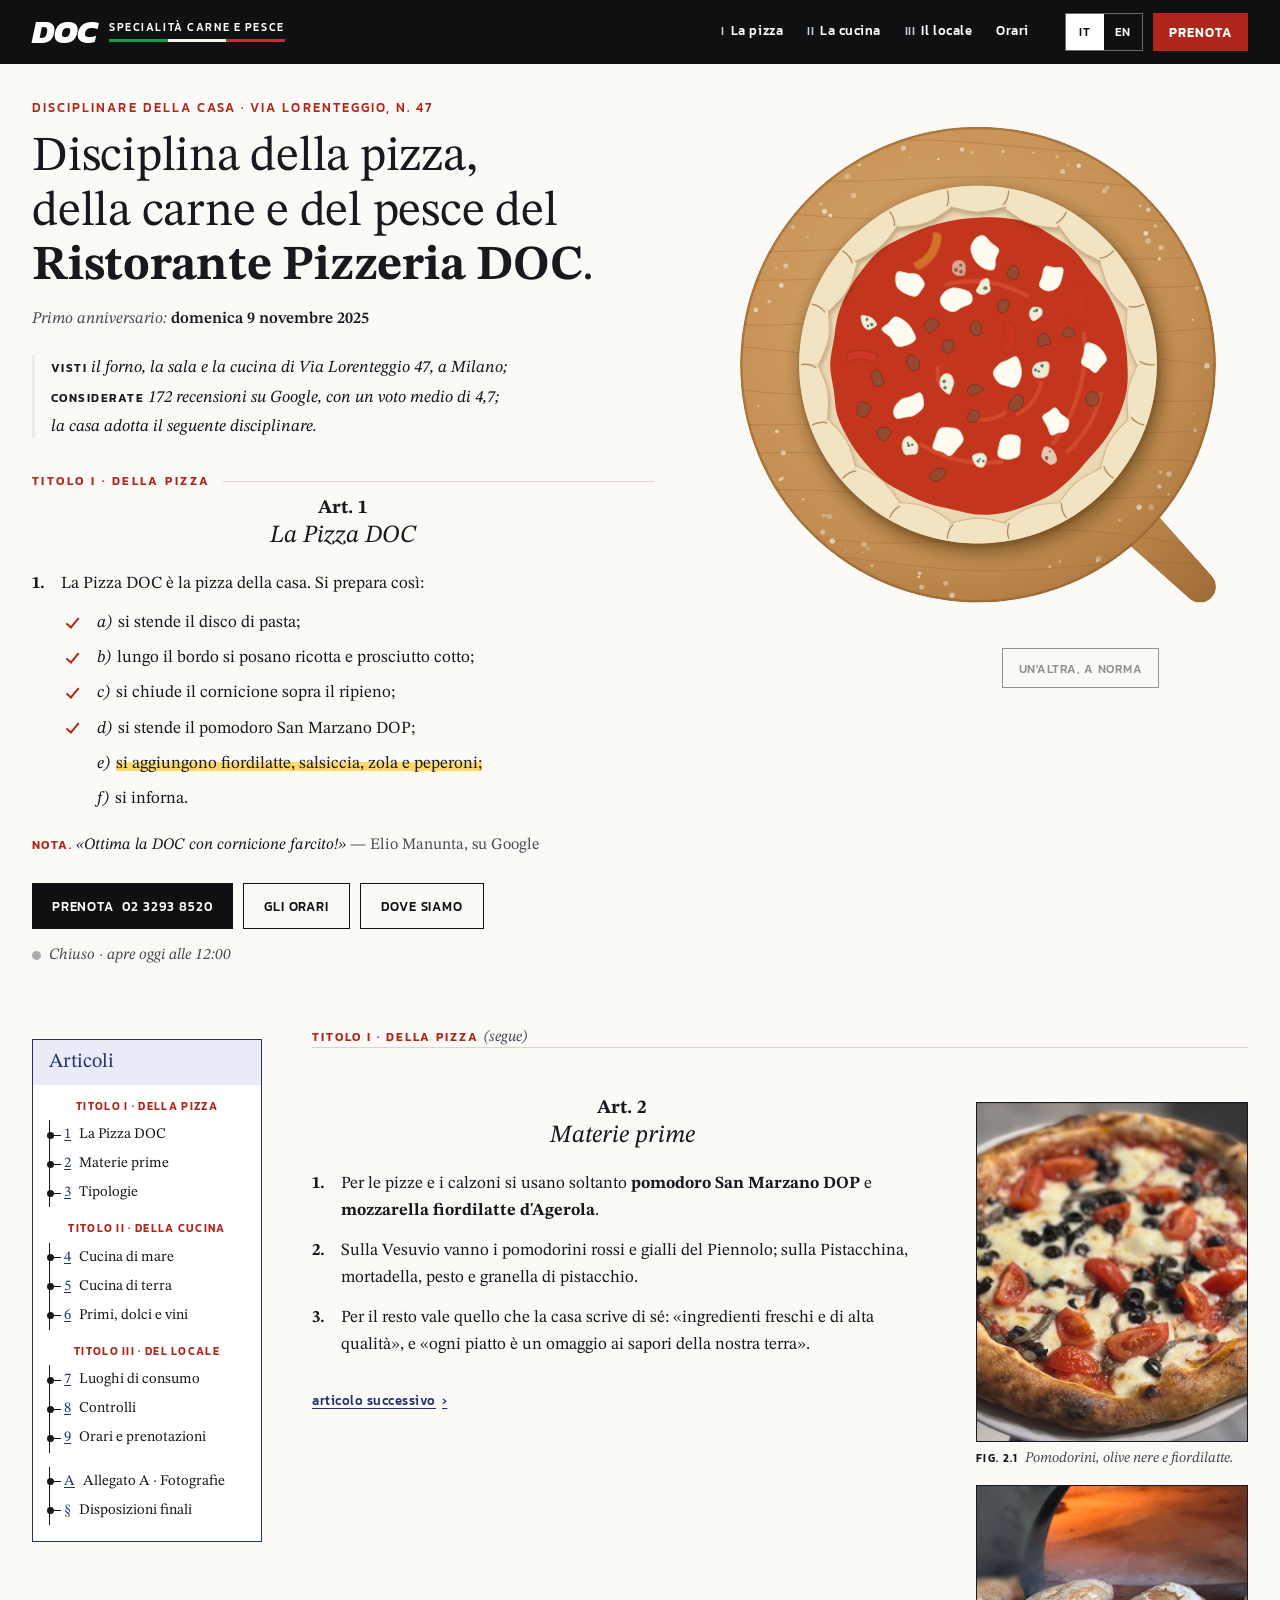
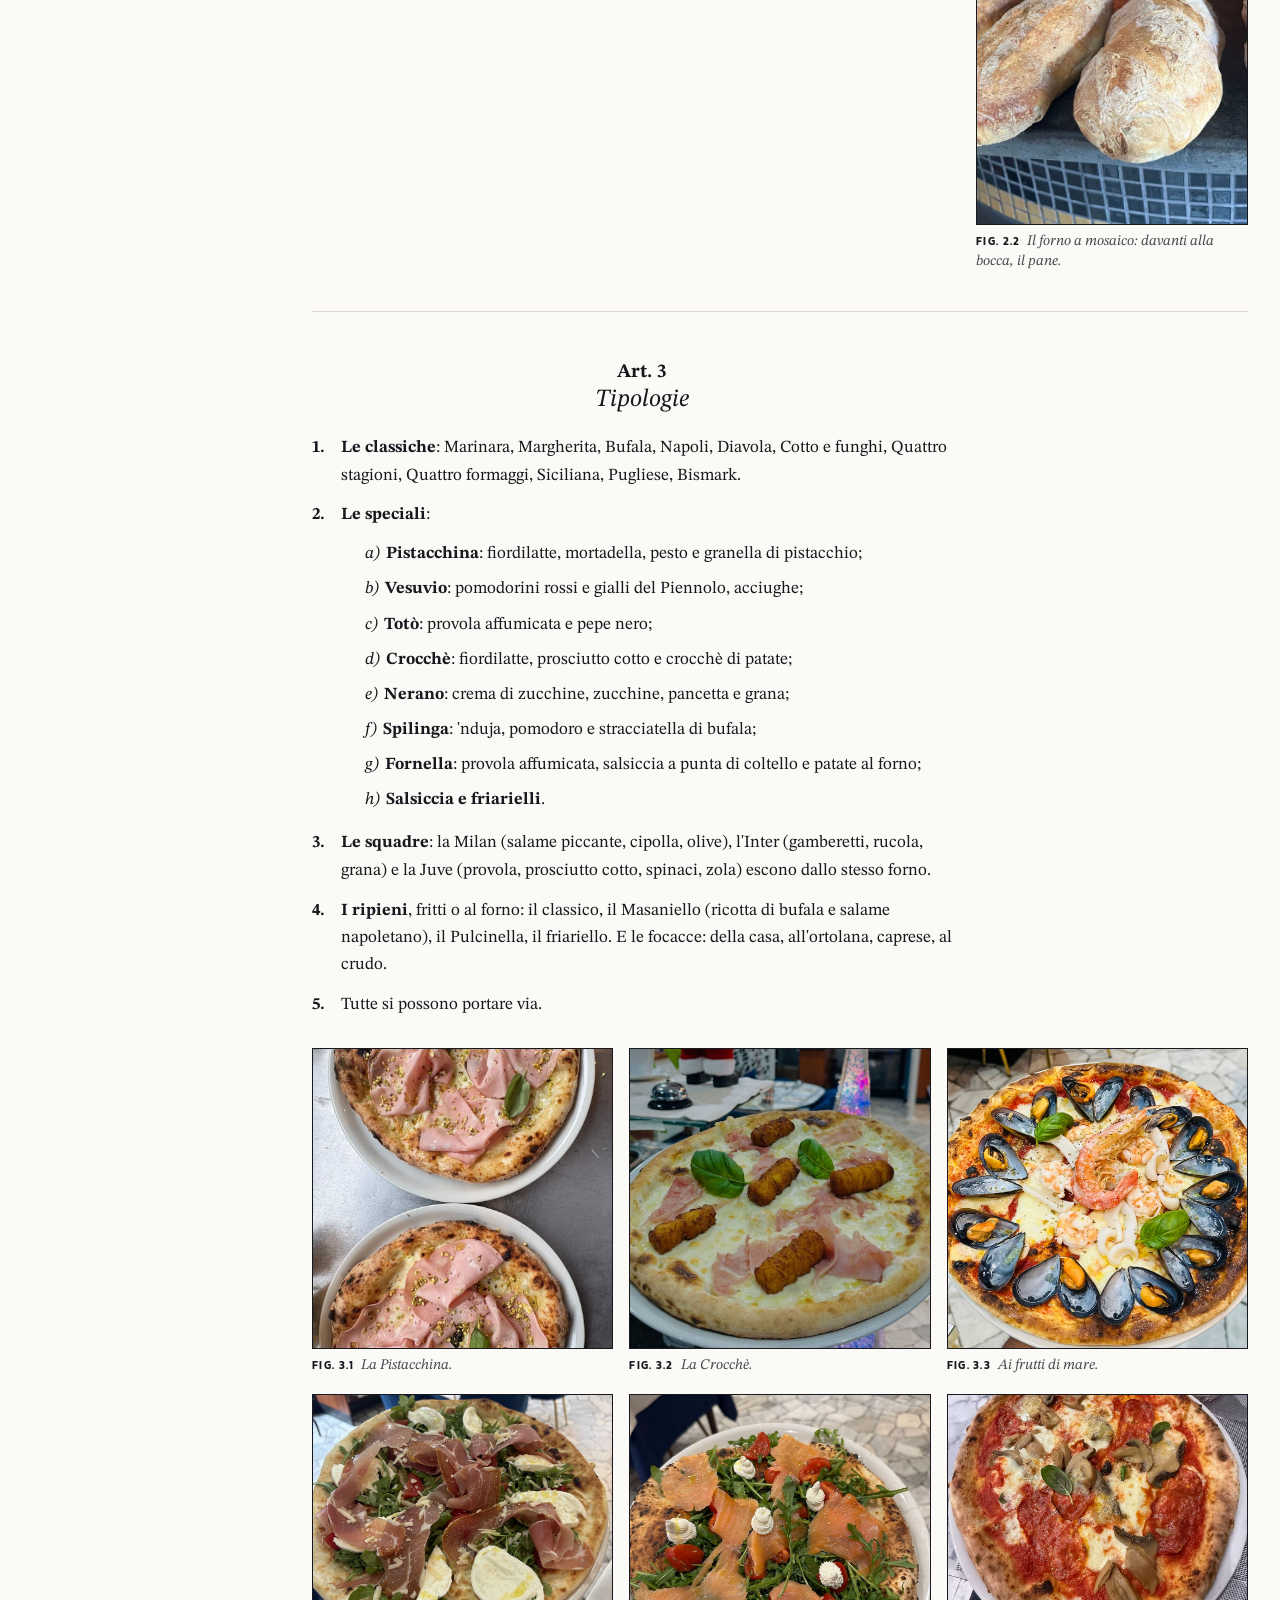
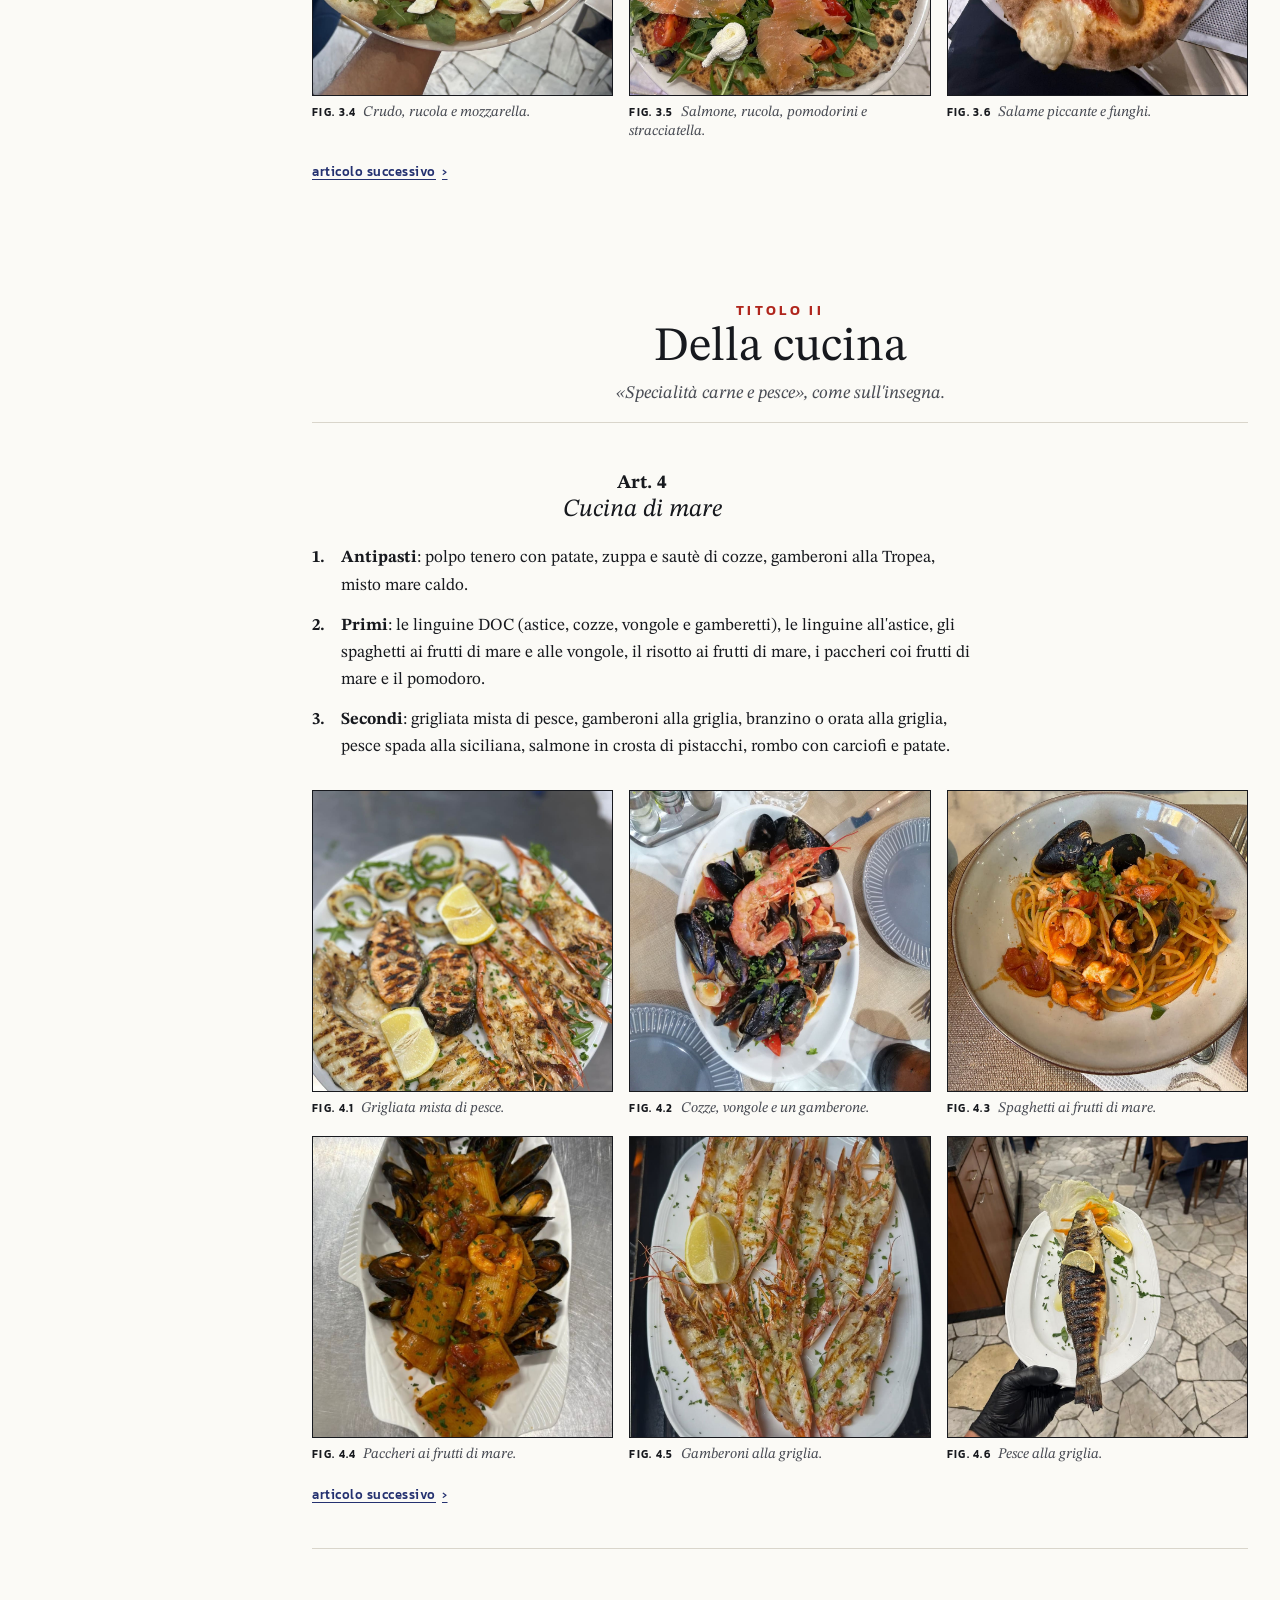
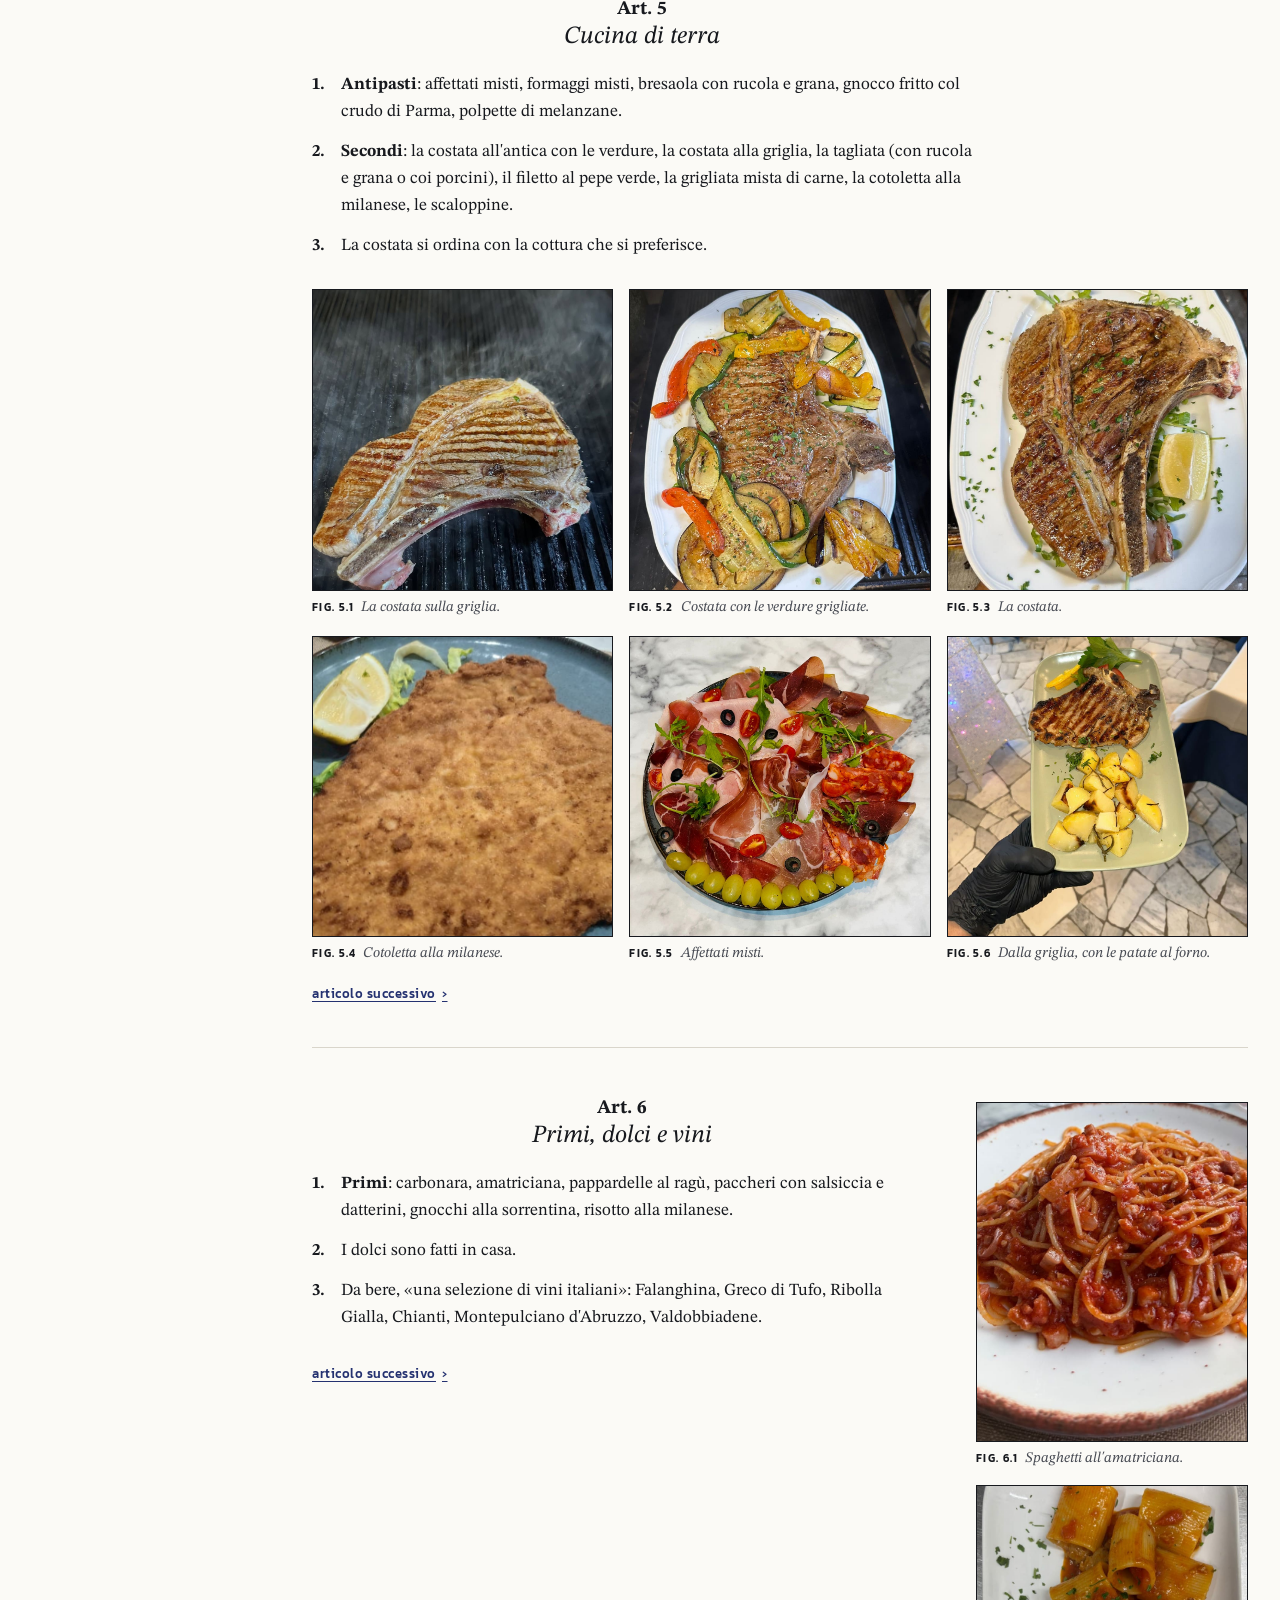
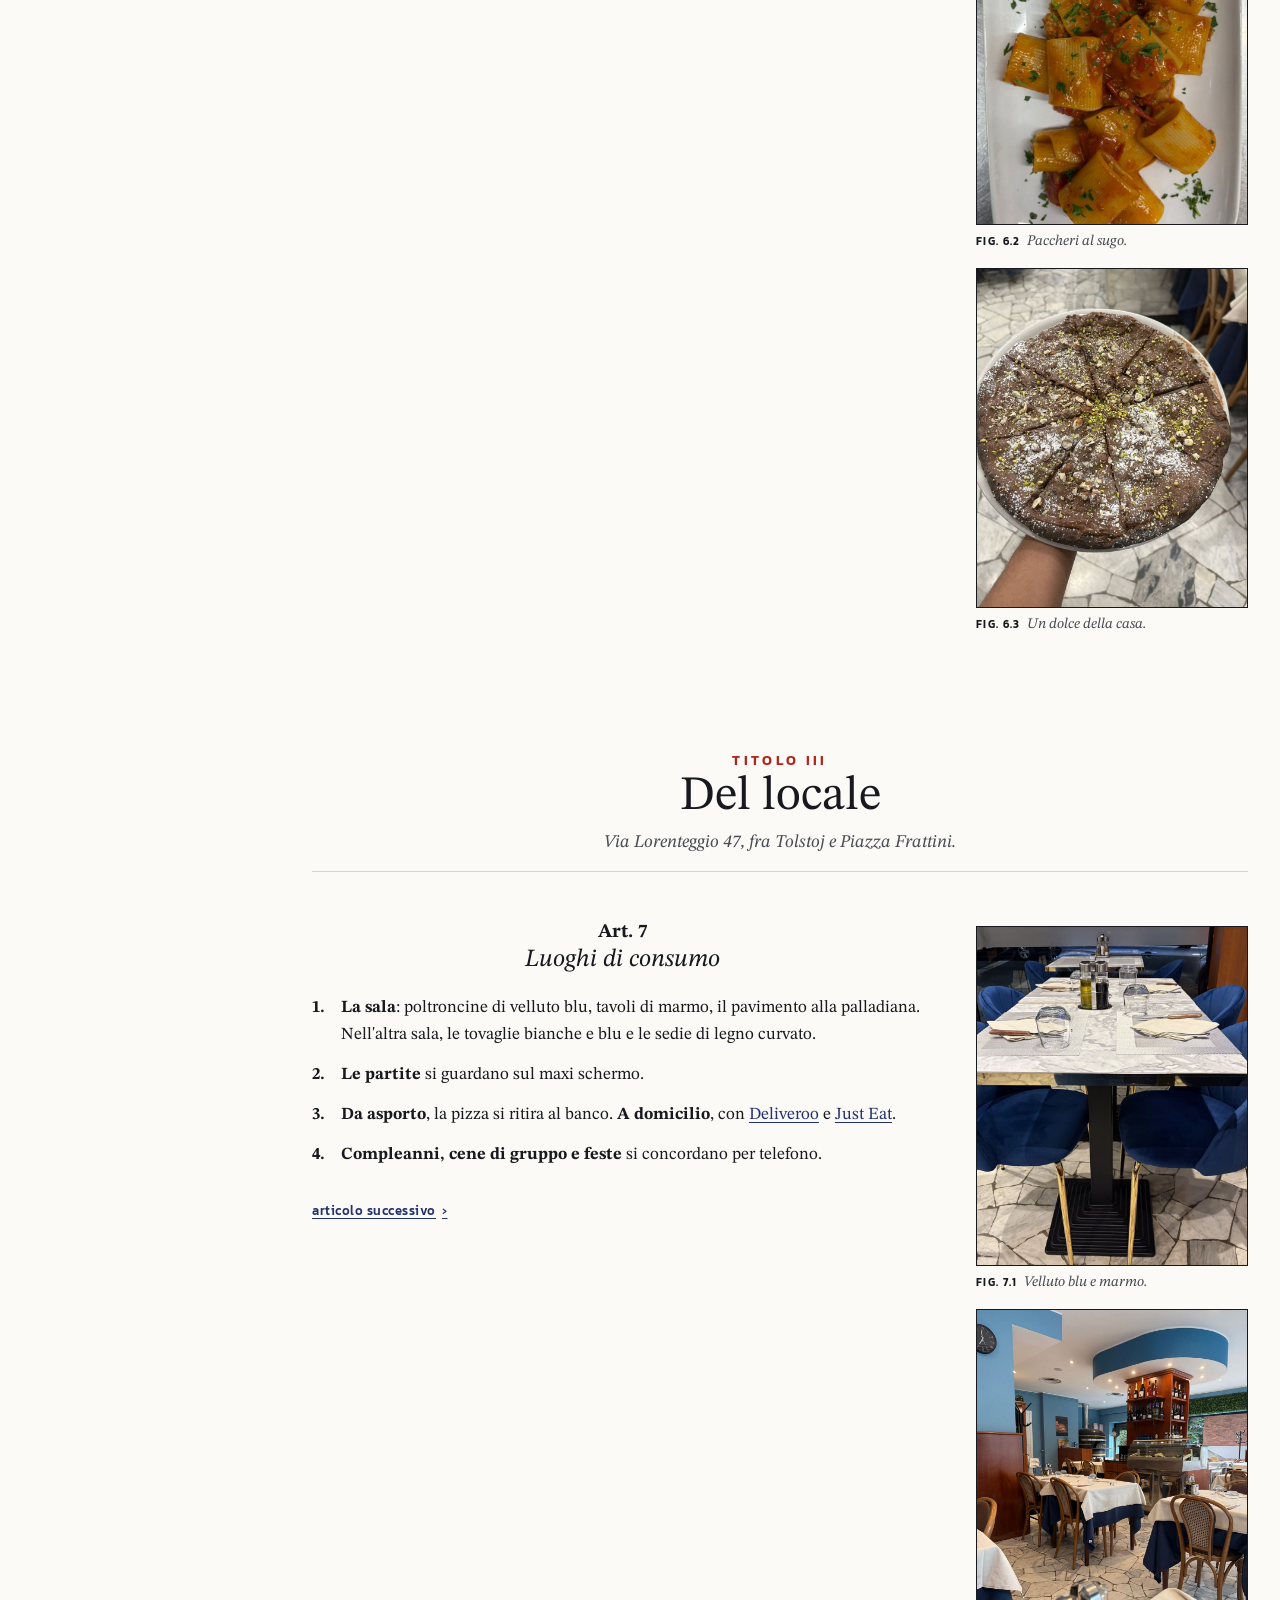
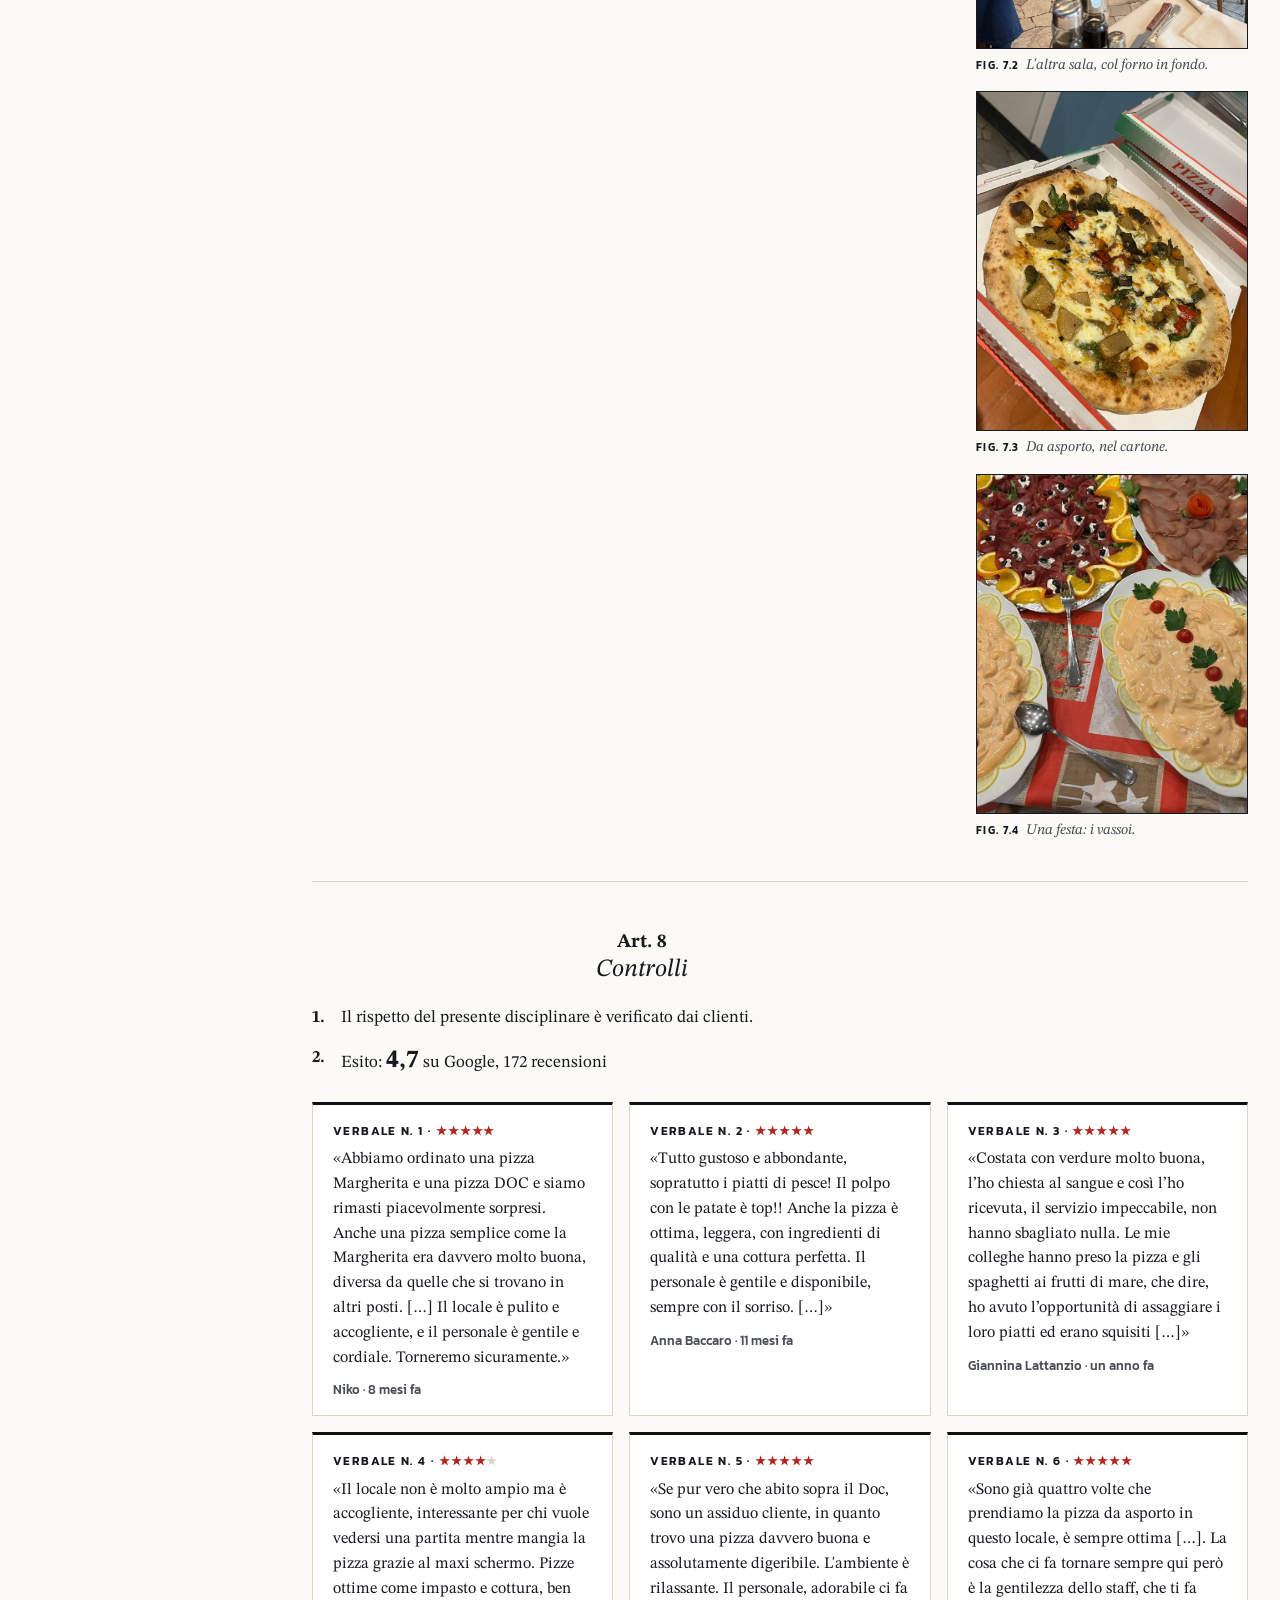
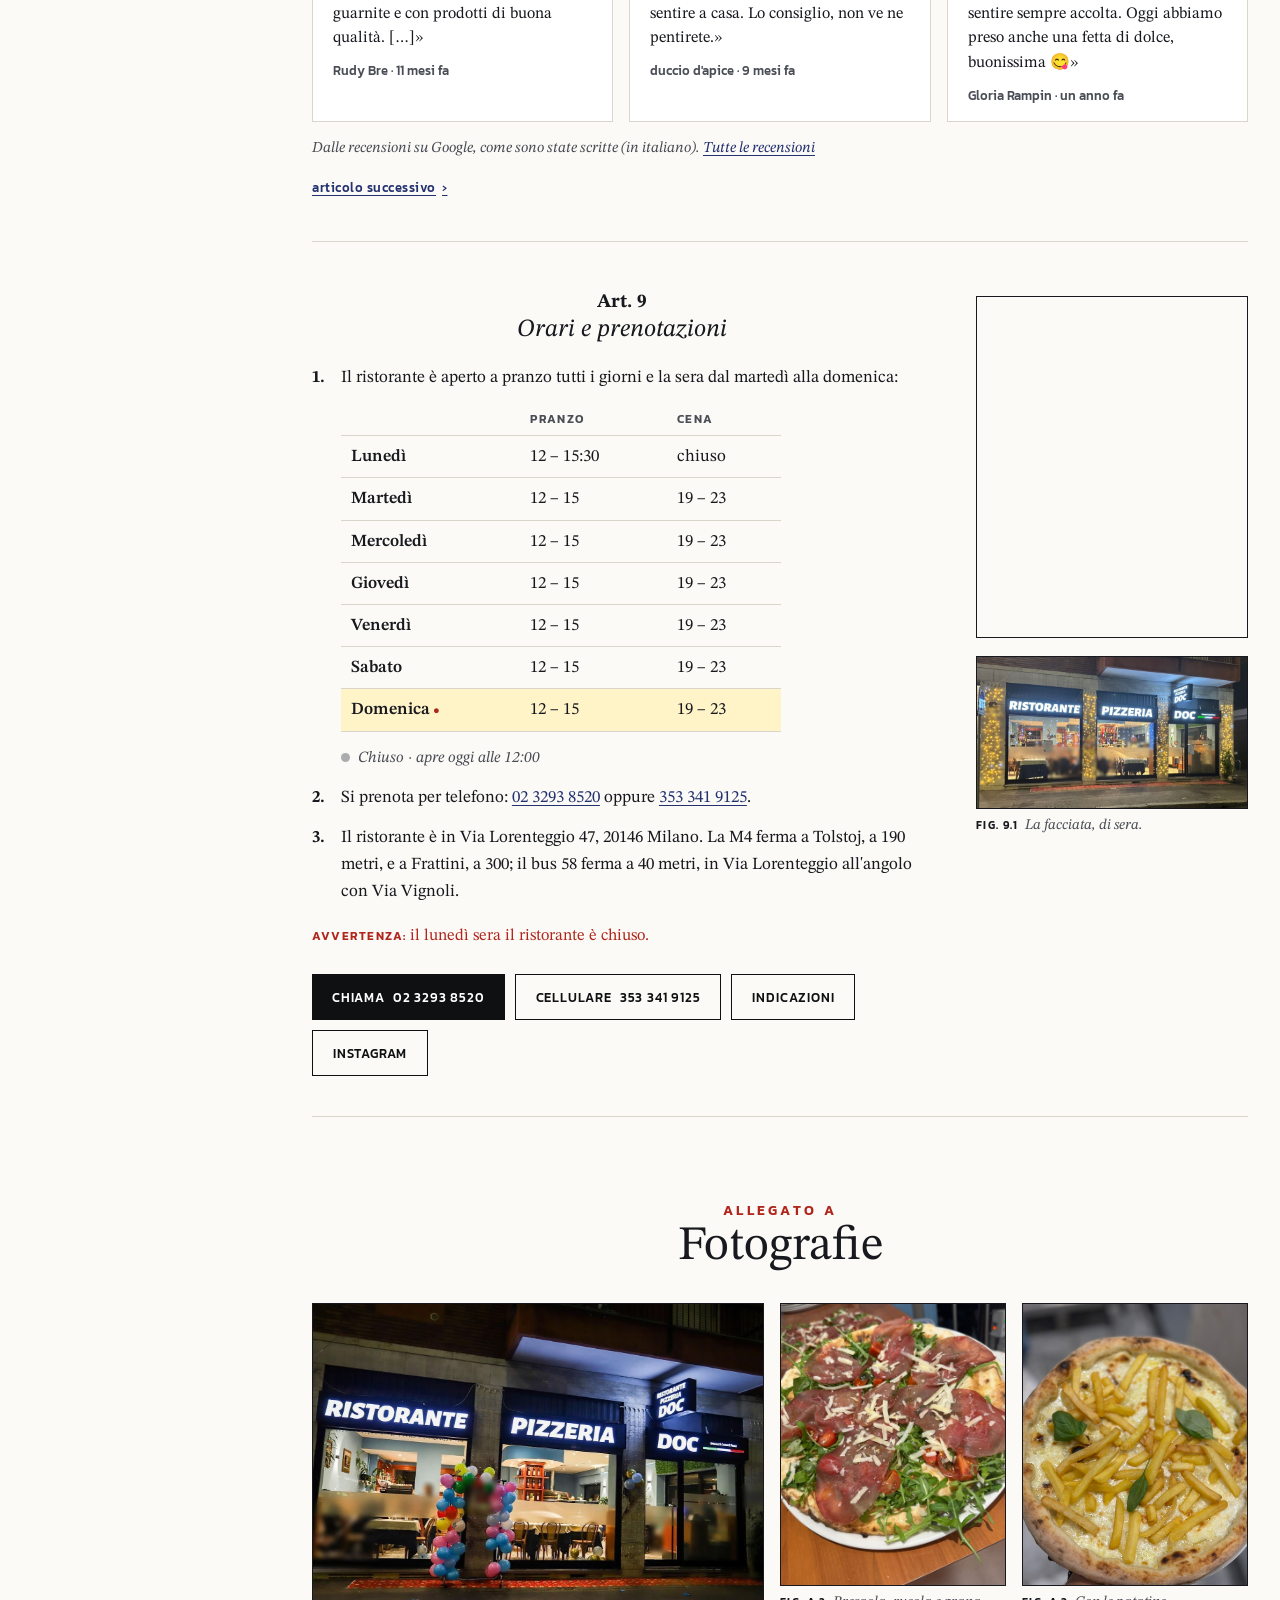
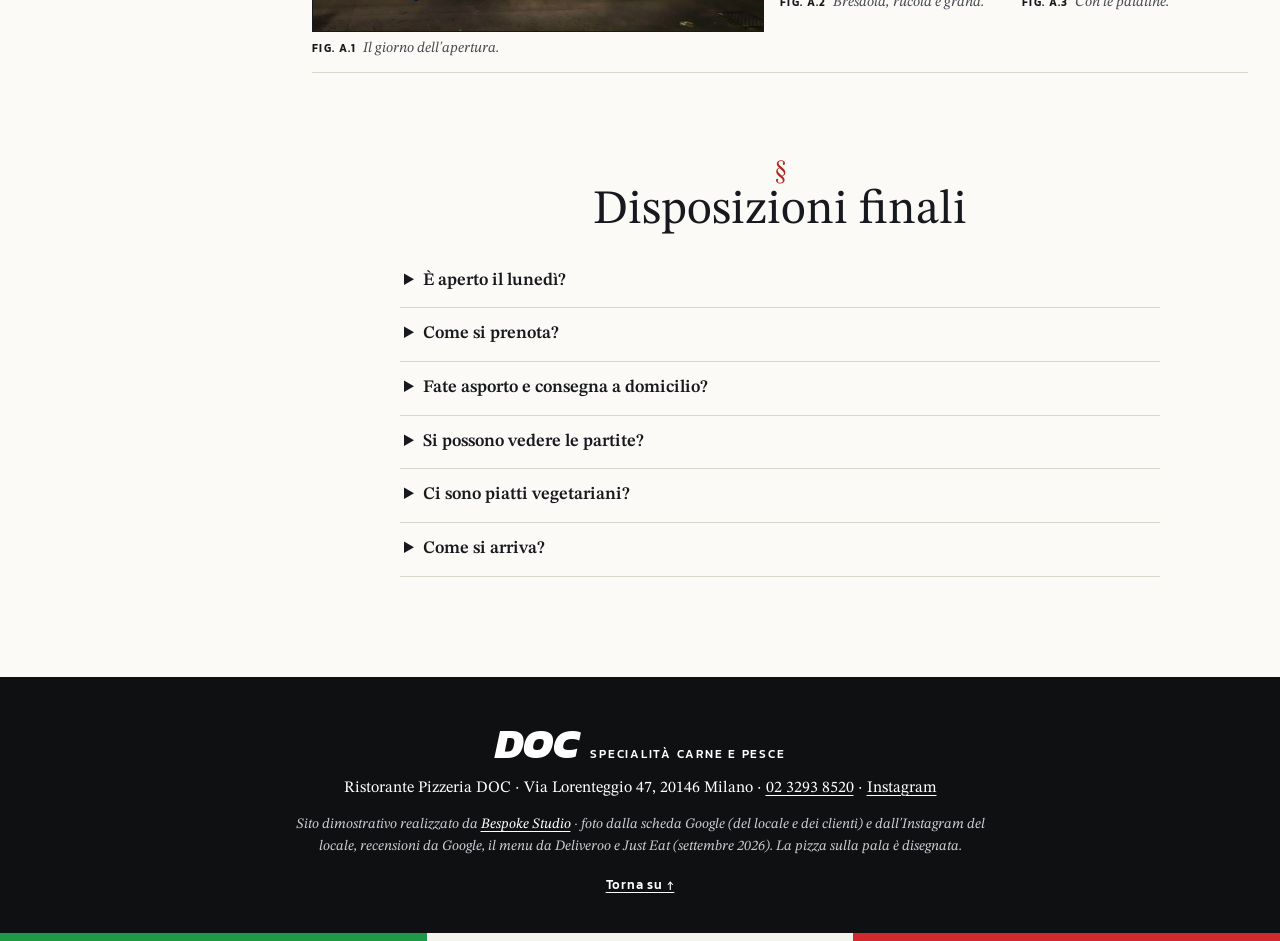
==== index.html @ 4e516a52 "Ristorante Pizzeria DOC — il disciplinare della casa Il loro nome è una denominazione, e dietro ogni" ====
<!DOCTYPE html>
<html lang="it" class="no-js">
<head>
<meta charset="utf-8">
<meta name="viewport" content="width=device-width, initial-scale=1">
<script>(function(){var r=document.documentElement;r.classList.remove('no-js');
/* la firma: finché main.js non parte la pizza è il disco da stendere, coi lembi aperti; se il codice non arriva, dopo 2,5 s la pagina va allo stato finale */
try{if(!matchMedia('(prefers-reduced-motion: reduce)').matches){r.classList.add('firma-attesa');window.__attesaPizza=setTimeout(function(){r.classList.remove('firma-attesa')},2500)}}catch(e){}})()</script>
<title>Ristorante Pizzeria DOC — Pizza, carne e pesce in Via Lorenteggio 47, Milano</title>
<meta name="description" content="Ristorante Pizzeria DOC, Via Lorenteggio 47 a Milano (M4 Tolstoj): pizze con pomodoro San Marzano DOP e fiordilatte d'Agerola, carne e pesce. A pranzo tutti i giorni, la sera dal martedì alla domenica.">
<link rel="canonical" href="https://rotenzark.github.io/pizzeria-doc-lorenteggio/">
<meta property="og:type" content="website">
<meta property="og:title" content="Ristorante Pizzeria DOC — Il disciplinare della casa">
<meta property="og:description" content="Via Lorenteggio 47, Milano: la pizza, la carne e il pesce del DOC, articolo per articolo. Solo pomodoro San Marzano DOP e fiordilatte d'Agerola.">
<meta property="og:image" content="https://rotenzark.github.io/pizzeria-doc-lorenteggio/img/og.jpg">
<meta property="og:url" content="https://rotenzark.github.io/pizzeria-doc-lorenteggio/">
<meta property="og:locale" content="it_IT">
<meta name="twitter:card" content="summary_large_image">
<meta name="theme-color" content="#0F1012">
<link rel="icon" href="img/favicon.svg" type="image/svg+xml">
<link rel="icon" href="img/favicon-32.png" sizes="32x32" type="image/png">
<link rel="apple-touch-icon" href="img/apple-touch-icon.png">
<link rel="preconnect" href="https://fonts.googleapis.com">
<link rel="preconnect" href="https://fonts.gstatic.com" crossorigin>
<link href="https://fonts.googleapis.com/css2?family=Kanit:ital,wght@0,400;0,500;0,600;1,700;1,800&amp;family=STIX+Two+Text:ital,wght@0,400;0,600;0,700;1,400;1,600&amp;display=swap" rel="stylesheet">
<link rel="stylesheet" href="css/styles.css?v=1">
<script src="https://cdn.jsdelivr.net/npm/gsap@3.12.5/dist/gsap.min.js" defer></script>
<script src="https://cdn.jsdelivr.net/npm/gsap@3.12.5/dist/ScrollTrigger.min.js" defer></script>
<script src="js/main.js?v=1" defer></script>
<script type="application/ld+json">
{"@context":"https://schema.org","@type":"Restaurant","name":"Ristorante Pizzeria DOC","description":"Ristorante pizzeria in Via Lorenteggio 47 a Milano: pizze con pomodoro San Marzano DOP e fiordilatte d'Agerola, carne e pesce.","slogan":"Specialità carne e pesce","url":"https://rotenzark.github.io/pizzeria-doc-lorenteggio/","image":"https://rotenzark.github.io/pizzeria-doc-lorenteggio/img/og.jpg","telephone":"+39 02 3293 8520","servesCuisine":["Pizza","Italiana","Pesce","Carne"],"acceptsReservations":"True","priceRange":"€€","address":{"@type":"PostalAddress","streetAddress":"Via Lorenteggio 47","postalCode":"20146","addressLocality":"Milano","addressRegion":"MI","addressCountry":"IT"},"geo":{"@type":"GeoCoordinates","latitude":45.4528,"longitude":9.146},"openingHoursSpecification":[{"@type":"OpeningHoursSpecification","dayOfWeek":"Monday","opens":"12:00","closes":"15:30"},{"@type":"OpeningHoursSpecification","dayOfWeek":["Tuesday","Wednesday","Thursday","Friday","Saturday","Sunday"],"opens":"12:00","closes":"15:00"},{"@type":"OpeningHoursSpecification","dayOfWeek":["Tuesday","Wednesday","Thursday","Friday","Saturday","Sunday"],"opens":"19:00","closes":"23:00"}],"sameAs":["https://www.instagram.com/doc_ristorante_pizzeria/"],"aggregateRating":{"@type":"AggregateRating","ratingValue":"4.7","reviewCount":"172","bestRating":"5"}}
</script>
<script type="application/ld+json">
{"@context":"https://schema.org","@type":"FAQPage","mainEntity":[
{"@type":"Question","name":"Il Ristorante Pizzeria DOC è aperto il lunedì?","acceptedAnswer":{"@type":"Answer","text":"Sì, a pranzo, dalle 12 alle 15:30. Il lunedì sera è chiuso; dal martedì alla domenica è aperto anche la sera, dalle 19 alle 23."}},
{"@type":"Question","name":"Come si prenota?","acceptedAnswer":{"@type":"Answer","text":"Per telefono: 02 3293 8520 oppure 353 341 9125."}},
{"@type":"Question","name":"Fate asporto e consegna a domicilio?","acceptedAnswer":{"@type":"Answer","text":"Sì: la pizza si ritira al banco; a domicilio con Deliveroo e Just Eat."}},
{"@type":"Question","name":"Si possono vedere le partite?","acceptedAnswer":{"@type":"Answer","text":"Sì, sul maxi schermo della sala."}},
{"@type":"Question","name":"Ci sono piatti vegetariani?","acceptedAnswer":{"@type":"Answer","text":"Sì: tra le pizze la Margherita, la Marinara, la Parmigiana, la Vegetariana con le verdure grigliate e la Liguria col pesto; tra i primi le penne al pesto e al pomodoro."}},
{"@type":"Question","name":"Come si arriva?","acceptedAnswer":{"@type":"Answer","text":"Con la M4: la fermata Tolstoj è a 190 metri, Frattini a 300. Il bus 58 ferma a 40 metri, in Via Lorenteggio all'angolo con Via Vignoli."}}
]}
</script>
</head>
<body>

<a class="salta-al-testo" href="#art1" data-i18n="m.salta">Vai al disciplinare</a>

<header class="insegna" id="testata">
  <a class="insegna__marchio" href="#inizio" aria-label="Ristorante Pizzeria DOC, torna all'inizio" data-i18n-aria="m.top">
    <span class="insegna__doc">DOC</span>
    <span class="insegna__lato"><span class="insegna__spec" data-i18n="m.spec">Specialità carne e pesce</span><span class="tricolore" aria-hidden="true"><i></i><i></i><i></i></span></span>
  </a>
  <nav id="mainNav" class="titoli" aria-label="I titoli del disciplinare" data-i18n-aria="m.nav">
    <a href="#art1"><i>I</i> <span data-i18n="n.t1">La pizza</span></a>
    <a href="#titolo2"><i>II</i> <span data-i18n="n.t2">La cucina</span></a>
    <a href="#titolo3"><i>III</i> <span data-i18n="n.t3">Il locale</span></a>
    <a href="#art9"><span data-i18n="n.orari">Orari</span></a>
  </nav>
  <div class="insegna__destra">
    <div class="lingue" role="group" aria-label="Lingua" data-i18n-aria="m.lingua">
      <button type="button" data-lang="it" aria-pressed="true">IT</button>
      <button type="button" data-lang="en" aria-pressed="false">EN</button>
    </div>
    <a class="insegna__prenota" href="tel:+390232938520"><span data-i18n="t.prenota">Prenota</span></a>
    <button id="burger" class="burger" type="button" aria-expanded="false" aria-controls="indiceMobile" aria-label="Apri l'indice" data-i18n-aria="m.menu"><span></span><span></span><span></span></button>
  </div>
</header>

<nav id="indiceMobile" class="indice-mobile" hidden aria-label="Indice degli articoli" data-i18n-aria="m.articoli">
  <a class="indice-mobile__chiama" href="tel:+390232938520"><span data-i18n="t.prenota">Prenota</span> <span class="intero">02 3293 8520</span></a>
  <p class="indice-mobile__titolo" data-i18n="i.t1">Titolo I · Della pizza</p>
  <a href="#art1"><i>Art. 1</i> <b data-i18n="a1.r">La Pizza DOC</b></a>
  <a href="#art2"><i>Art. 2</i> <b data-i18n="a2.r">Materie prime</b></a>
  <a href="#art3"><i>Art. 3</i> <b data-i18n="a3.r">Tipologie</b></a>
  <p class="indice-mobile__titolo" data-i18n="i.t2">Titolo II · Della cucina</p>
  <a href="#art4"><i>Art. 4</i> <b data-i18n="a4.r">Cucina di mare</b></a>
  <a href="#art5"><i>Art. 5</i> <b data-i18n="a5.r">Cucina di terra</b></a>
  <a href="#art6"><i>Art. 6</i> <b data-i18n="a6.r">Primi, dolci e vini</b></a>
  <p class="indice-mobile__titolo" data-i18n="i.t3">Titolo III · Del locale</p>
  <a href="#art7"><i>Art. 7</i> <b data-i18n="a7.r">Luoghi di consumo</b></a>
  <a href="#art8"><i>Art. 8</i> <b data-i18n="a8.r">Controlli</b></a>
  <a href="#art9"><i>Art. 9</i> <b data-i18n="a9.r">Orari e prenotazioni</b></a>
  <a href="#allegato"><i>All. A</i> <b data-i18n="al.r">Fotografie</b></a>
  <a href="#finali"><i class="i-par">§</i> <b data-i18n="fi.r">Disposizioni finali</b></a>
</nav>

<main id="contenuto">

  <!-- ══════ L'ATTO: intestazione, premesse, art. 1 con la firma ══════ -->
  <section id="inizio" class="atto" aria-labelledby="titoloAtto">
    <div class="atto__intestazione">
      <p class="atto__estremi" data-i18n="h.estremi">Disciplinare della casa · Via Lorenteggio, n. 47</p>
      <h1 id="titoloAtto" class="atto__titolo" data-i18n="h.titolo">Disciplina della pizza, della carne e del pesce del <b>Ristorante Pizzeria DOC</b>.</h1>
      <p class="atto__vigore"><span data-i18n="h.vigore">Primo anniversario:</span> <b data-i18n="h.data">domenica 9 novembre 2025</b></p>
    </div>

    <figure class="pala" id="pala" data-firma="fatta">
      <!--PIZZA--><svg class="pala__svg" viewBox="0 0 640 640" role="img" aria-labelledby="palaTitolo palaDesc" focusable="false">
  <title id="palaTitolo" data-i18n="f.titolo">La Pizza DOC sulla pala, vista dall'alto</title>
  <desc id="palaDesc" data-i18n="f.desc">Una pizza sulla pala di legno infarinata, fatta come dice l'articolo 1: si stende il disco, lungo il bordo si posano ricotta e prosciutto cotto, il cornicione si chiude sopra il ripieno, poi il pomodoro, il fiordilatte, la salsiccia, lo zola e i peperoni; in forno il cornicione si gonfia e si colora.</desc>
  <defs>
    <radialGradient id="g-legno" cx=".42" cy=".38" r=".7"><stop offset="0" stop-color="#D9A86C"/><stop offset=".75" stop-color="#C38E52"/><stop offset="1" stop-color="#A9743D"/></radialGradient>
    <linearGradient id="g-manico" x1="0" y1="0" x2="1" y2="1"><stop offset="0" stop-color="#C08A4E"/><stop offset="1" stop-color="#9E6A36"/></linearGradient>
    <radialGradient id="g-pasta" cx="320" cy="316" r="244" gradientUnits="userSpaceOnUse"><stop offset="0" stop-color="#F1E2C2"/><stop offset=".8" stop-color="#EBD8B2"/><stop offset="1" stop-color="#E2CA9C"/></radialGradient>
    <radialGradient id="g-cotto" cx="320" cy="316" r="216" gradientUnits="userSpaceOnUse"><stop offset=".8" stop-color="#F4D28E"/><stop offset=".9" stop-color="#E1A558"/><stop offset="1" stop-color="#B8742F"/></radialGradient>
    <radialGradient id="g-bagliore" cx="320" cy="316" r="282" gradientUnits="userSpaceOnUse"><stop offset="0" stop-color="#FFB45A" stop-opacity=".08"/><stop offset=".62" stop-color="#FF962F" stop-opacity=".42"/><stop offset=".82" stop-color="#F0741F" stop-opacity=".3"/><stop offset="1" stop-color="#E4611E" stop-opacity="0"/></radialGradient>
    <clipPath id="clip-pala"><circle cx="320" cy="316" r="282"/><path d="M491.8 523.2L569.6 592.5A19 19 0 0 0 596.5 565.6L527.2 487.8Z"/></clipPath>
    <mask id="m-sugo" maskUnits="userSpaceOnUse" x="0" y="0" width="640" height="640"><path class="spirale tratto" pathLength="100" d="M320 310L320.7 309.3L321.6 308.7L322.7 308.3L323.8 307.9L325.1 307.8L326.4 307.8L327.8 308.1L329.2 308.5L330.6 309.2L331.9 310.1L333.2 311.2L334.4 312.5L335.4 314.1L336.2 315.8L336.9 317.6L337.3 319.7L337.5 321.8L337.4 324L337 326.2L336.4 328.5L335.4 330.8L334.2 332.9L332.6 335L330.7 336.9L328.6 338.7L326.2 340.2L323.6 341.5L320.8 342.5L317.8 343.1L314.6 343.4L311.4 343.3L308.1 342.9L304.9 342L301.6 340.8L298.5 339.1L295.5 337.1L292.7 334.6L290.2 331.8L287.9 328.7L286 325.3L284.5 321.5L283.3 317.6L282.7 313.5L282.5 309.2L282.7 304.9L283.5 300.5L284.8 296.2L286.7 292L289 288L291.8 284.2L295.1 280.6L298.8 277.4L302.9 274.7L307.4 272.3L312.2 270.5L317.3 269.2L322.5 268.4L327.9 268.3L333.4 268.7L338.8 269.8L344.2 271.6L349.3 273.9L354.3 276.9L359 280.4L363.3 284.6L367.1 289.2L370.5 294.3L373.3 299.8L375.5 305.7L377 311.9L377.8 318.2L378 324.7L377.3 331.3L376 337.8L373.8 344.3L371 350.5L367.4 356.4L363.1 361.9L358.2 367L352.7 371.6L346.6 375.5L340.1 378.8L333.1 381.3L325.9 383.1L318.4 384.1L310.7 384.2L303 383.5L295.4 381.9L287.9 379.4L280.7 376L273.8 371.9L267.3 366.9L261.4 361.2L256.2 354.8L251.6 347.8L247.8 340.2L244.8 332.2L242.8 323.9L241.7 315.2L241.5 306.5L242.3 297.7L244.2 288.9L247 280.3L250.8 272.1L255.5 264.2L261.1 256.8L267.6 250.1L274.8 244.1L282.8 238.9L291.3 234.5L300.4 231.1L309.8 228.7L319.6 227.4L329.5 227.2L339.4 228.1L349.3 230.1L359 233.2L368.3 237.4L377.2 242.7L385.4 249L393 256.2L399.8 264.2L405.7 273.1L410.7 282.6L414.5 292.7L417.2 303.2L418.8 314.1L419.1 325.1L418.2 336.2L416.1 347.2L412.7 358L408.1 368.4L402.3 378.3L395.4 387.5L387.5 396L378.6 403.6L368.9 410.2L358.4 415.7L347.3 420.1L335.6 423.2L323.7 425L311.5 425.4L299.3 424.5L287.2 422.3L275.3 418.6L263.8 413.7L252.9 407.4L242.7 400L233.3 391.3L224.9 381.7L217.5 371.1L211.4 359.6L206.5 347.5L203 334.8L200.9 321.8L200.2 308.5L201.1 295.1L203.4 281.8L207.3 268.8L212.6 256.3L219.3 244.3L227.3 233.1L236.6 222.8L247 213.5L258.5 205.4L270.9 198.6L284 193.1L297.7 189.2L311.9 186.8L326.3 185.9L340.8 186.7L355.2 189.1L369.3 193.1L383 198.7L396.1 205.8L408.3 214.4L419.6 224.3L429.7 235.5L438.6 247.8L446.1 261.1L452.1 275.2L456.5 290L459.3 305.2L460.4 320.8L459.7 336.4L457.3 352L453.1 367.2L447.3 382L439.8 396.1L430.7 409.4L420.2 421.6L408.3 432.7L395.2 442.4L381 450.6L365.9 457.2L350.1 462.2L333.8 465.3L317.1 466.7L300.3 466.1L283.6 463.7L267.2 459.5L251.3 453.4L236 445.5L221.7 436L208.5 424.8L196.5 412.2L186 398.3L177 383.3L169.8 367.2L164.3 350.4L160.7 333L159.1 315.2L159.4 297.3L161.8 279.4L166.1 261.9L172.4 244.8L180.6 228.5L190.6 213.1L202.3 198.9L215.6 186L230.2 174.6L246.2 164.8L263.2 156.9L281 150.9L299.5 146.8L318.3 144.9L337.4 145L356.4 147.3L375.2 151.7L393.4 158.1L410.8 166.6L427.3 177L442.5 189.3L456.4 203.2L468.7 218.6L479.2 235.4L487.9 253.3L494.5 272.1L499 291.6L501.3 311.6L501.4 331.8L499.3 352L494.9 371.9L488.3 391.2L479.5 409.8L468.7 427.4L456 443.7L441.4 458.5L425.3 471.7L407.7 483.1L388.9 492.5L369.1 499.7L348.5 504.7L327.4 507.5L306.1 507.8L284.7 505.8L263.7 501.4L243.2 494.7L223.5 485.7L204.8 474.6" fill="none" stroke="#fff" stroke-width="46" stroke-linecap="round"/></mask>
    <filter id="f-ombra" x="-20%" y="-20%" width="140%" height="140%"><feGaussianBlur stdDeviation="9"/></filter>
    <filter id="f-cuscino" x="-10%" y="-10%" width="120%" height="120%"><feOffset dx="1.5" dy="3"/><feGaussianBlur stdDeviation="3.2"/></filter>
  </defs>
  <g class="pala" clip-path="url(#clip-pala)">
    <path class="pala__manico" d="M491.8 523.2L569.6 592.5A19 19 0 0 0 596.5 565.6L527.2 487.8Z"/>
    <circle class="pala__testa" cx="320" cy="316" r="282"/>
    <path class="pala__vene" d="M18 55.8L34 56.3L50 56.4L66 56.3L82 56L98 55.4L114 54.7L130 53.8L146 52.9L162 52L178 51.1L194 50.4L210 49.9L226 49.6L242 49.6L258 49.8L274 50.3L290 51.1L306 52.2L322 53.4L338 54.9L354 56.4L370 57.9L386 59.5L402 60.9L418 62.3L434 63.4L450 64.2L466 64.9L482 65.2L498 65.2L514 65L530 64.5L546 63.9L562 63.1L578 62.2L594 61.2L610 60.3L626 59.6L642 58.9L658 58.5L674 58.3L690 58.4L706 58.8L722 59.5L738 60.4L754 61.6L770 62.9M18 91.6L34 93L50 94.3L66 95.6L82 96.7L98 97.6L114 98.3L130 98.7L146 98.9L162 98.8L178 98.6L194 98.1L210 97.5L226 96.8L242 96L258 95.3L274 94.6L290 94L306 93.6L322 93.4L338 93.4L354 93.6L370 94.2L386 94.9L402 95.9L418 97L434 98.3L450 99.7L466 101.1L482 102.5L498 103.8L514 104.9L530 106L546 106.7L562 107.3L578 107.6L594 107.7L610 107.5L626 107.1L642 106.6L658 105.9L674 105.2L690 104.4L706 103.7L722 103L738 102.5L754 102.2L770 102.1M18 131.2L34 132.2L50 133.3L66 134.6L82 135.9L98 137.3L114 138.6L130 139.9L146 141L162 141.9L178 142.6L194 143.1L210 143.4L226 143.4L242 143.2L258 142.8L274 142.3L290 141.6L306 140.9L322 140.2L338 139.5L354 139L370 138.5L386 138.3L402 138.3L418 138.5L434 138.9L450 139.6L466 140.5L482 141.6L498 142.8L514 144.1L530 145.4L546 146.8L562 148.1L578 149.2L594 150.3L610 151.1L626 151.7L642 152.1L658 152.2L674 152.1L690 151.8L706 151.3L722 150.7L738 150.1L754 149.3L770 148.6M18 181.3L34 181.8L50 182.1L66 182.1L82 182L98 181.6L114 181.1L130 180.5L146 179.8L162 179.1L178 178.5L194 177.9L210 177.5L226 177.2L242 177.2L258 177.4L274 177.8L290 178.4L306 179.3L322 180.3L338 181.5L354 182.8L370 184.1L386 185.4L402 186.7L418 187.9L434 188.9L450 189.7L466 190.4L482 190.8L498 190.9L514 190.9L530 190.6L546 190.2L562 189.6L578 188.9L594 188.2L610 187.6L626 186.9L642 186.4L658 186.1L674 186L690 186L706 186.3L722 186.9L738 187.6L754 188.6L770 189.7M18 215.3L34 215.8L50 216L66 216L82 215.8L98 215.5L114 215L130 214.5L146 213.9L162 213.3L178 212.7L194 212.3L210 212L226 211.9L242 211.9L258 212.2L274 212.6L290 213.3L306 214.2L322 215.2L338 216.3L354 217.5L370 218.8L386 220L402 221.1L418 222.2L434 223.1L450 223.8L466 224.4L482 224.7L498 224.8L514 224.7L530 224.5L546 224.1L562 223.5L578 223L594 222.4L610 221.8L626 221.3L642 220.9L658 220.7L674 220.6L690 220.8L706 221.2L722 221.8L738 222.5L754 223.5L770 224.5M18 267.1L34 268.2L50 268.9L66 269.2L82 269L98 268.3L114 267.3L130 266L146 264.5L162 262.9L178 261.2L194 259.6L210 258.2L226 257.1L242 256.3L258 255.9L274 255.9L290 256.5L306 257.4L322 258.8L338 260.5L354 262.5L370 264.7L386 267L402 269.3L418 271.5L434 273.5L450 275.2L466 276.5L482 277.4L498 277.9L514 277.9L530 277.5L546 276.7L562 275.5L578 274.1L594 272.5L610 270.8L626 269.2L642 267.7L658 266.4L674 265.4L690 264.8L706 264.7L722 264.9L738 265.7L754 266.9L770 268.4M18 294.1L34 294.9L50 295.9L66 297.3L82 298.9L98 300.8L114 302.7L130 304.6L146 306.5L162 308.2L178 309.7L194 311L210 311.9L226 312.4L242 312.6L258 312.4L274 311.9L290 311.1L306 310.1L322 308.8L338 307.5L354 306.3L370 305L386 304L402 303.2L418 302.7L434 302.5L450 302.7L466 303.2L482 304.2L498 305.4L514 306.9L530 308.7L546 310.5L562 312.5L578 314.4L594 316.2L610 317.8L626 319.2L642 320.3L658 321L674 321.4L690 321.4L706 321L722 320.3L738 319.4L754 318.2L770 317M18 342.9L34 345.2L50 347.2L66 348.8L82 349.9L98 350.6L114 350.8L130 350.6L146 349.8L162 348.6L178 347.2L194 345.4L210 343.6L226 341.7L242 340L258 338.4L274 337.2L290 336.3L306 335.9L322 335.9L338 336.5L354 337.6L370 339.1L386 341L402 343.1L418 345.5L434 348L450 350.5L466 352.9L482 355L498 356.8L514 358.2L530 359.2L546 359.6L562 359.6L578 359L594 358.1L610 356.7L626 355.1L642 353.3L658 351.4L674 349.6L690 347.9L706 346.5L722 345.5L738 344.8L754 344.6L770 345M18 386.1L34 386.7L50 387.2L66 387.5L82 387.5L98 387.3L114 387L130 386.5L146 385.9L162 385.2L178 384.6L194 384L210 383.5L226 383.1L242 382.9L258 382.9L274 383.2L290 383.6L306 384.3L322 385.1L338 386.2L354 387.3L370 388.6L386 389.9L402 391.1L418 392.4L434 393.5L450 394.4L466 395.2L482 395.8L498 396.2L514 396.3L530 396.2L546 395.9L562 395.5L578 395L594 394.3L610 393.7L626 393.1L642 392.5L658 392.1L674 391.8L690 391.7L706 391.8L722 392.2L738 392.7L754 393.5L770 394.4M18 423.7L34 422.4L50 421.4L66 420.6L82 420.2L98 420.1L114 420.4L130 421.1L146 422.2L162 423.5L178 425.2L194 427.1L210 429L226 431.1L242 433L258 434.9L274 436.5L290 437.8L306 438.8L322 439.4L338 439.6L354 439.5L370 439L386 438.2L402 437.1L418 435.8L434 434.5L450 433.1L466 431.8L482 430.7L498 429.8L514 429.2L530 428.9L546 429L562 429.5L578 430.4L594 431.6L610 433.2L626 434.9L642 436.9L658 438.9L674 440.9L690 442.8L706 444.5L722 446L738 447.1L754 448L770 448.4M18 467.3L34 466.2L50 465.4L66 464.7L82 464.3L98 464.2L114 464.4L130 465L146 465.9L162 467.1L178 468.5L194 470.1L210 471.8L226 473.5L242 475.3L258 476.9L274 478.4L290 479.6L306 480.6L322 481.2L338 481.5L354 481.5L370 481.2L386 480.6L402 479.8L418 478.8L434 477.7L450 476.6L466 475.5L482 474.6L498 473.8L514 473.3L530 473L546 473.1L562 473.5L578 474.2L594 475.2L610 476.5L626 478.1L642 479.7L658 481.5L674 483.2L690 484.9L706 486.5L722 487.8L738 488.9L754 489.7L770 490.2M18 504.9L34 506.4L50 508.3L66 510.5L82 513L98 515.5L114 518.1L130 520.5L146 522.7L162 524.6L178 526.1L194 527L210 527.5L226 527.5L242 527L258 526L274 524.6L290 522.9L306 521.1L322 519.2L338 517.3L354 515.5L370 514L386 512.9L402 512.2L418 512L434 512.3L450 513.1L466 514.4L482 516.1L498 518.2L514 520.5L530 523.1L546 525.6L562 528.2L578 530.5L594 532.5L610 534.2L626 535.4L642 536.1L658 536.4L674 536.1L690 535.3L706 534.1L722 532.6L738 530.8L754 528.9L770 527M18 544.6L34 543.5L50 542.5L66 541.8L82 541.4L98 541.4L114 541.8L130 542.5L146 543.5L162 544.9L178 546.6L194 548.4L210 550.3L226 552.3L242 554.2L258 555.9L274 557.5L290 558.7L306 559.7L322 560.2L338 560.4L354 560.3L370 559.7L386 558.9L402 557.9L418 556.7L434 555.3L450 554L466 552.8L482 551.7L498 550.9L514 550.4L530 550.2L546 550.3L562 550.9L578 551.8L594 553L610 554.5L626 556.3L642 558.2L658 560.1L674 562.1L690 563.9L706 565.6L722 567L738 568.1L754 568.8L770 569.2"/>
    <circle class="pala__bordo" cx="320" cy="316" r="280.5"/>
    <g class="pala__farina"><circle cx="420.2" cy="87" r="3" opacity="0.447"/><circle cx="189.2" cy="534.1" r="2.1" opacity="0.267"/><circle cx="59.6" cy="365.3" r="1.1" opacity="0.472"/><circle cx="574.4" cy="262.8" r="1.3" opacity="0.593"/><circle cx="253.1" cy="579.9" r="2.9" opacity="0.409"/><circle cx="591.4" cy="317.3" r="3.3" opacity="0.511"/><circle cx="536.8" cy="177.4" r="3" opacity="0.39"/><circle cx="426.4" cy="79.1" r="1.4" opacity="0.268"/><circle cx="273.2" cy="72.3" r="1.6" opacity="0.606"/><circle cx="416.9" cy="549.5" r="1.9" opacity="0.255"/><circle cx="530.3" cy="151.8" r="2.3" opacity="0.343"/><circle cx="194.5" cy="554.2" r="1.9" opacity="0.398"/><circle cx="118.3" cy="164.9" r="1.3" opacity="0.294"/><circle cx="92.2" cy="198.9" r="2.9" opacity="0.432"/><circle cx="577.4" cy="393.9" r="2.2" opacity="0.363"/><circle cx="179.5" cy="79.5" r="1.5" opacity="0.595"/><circle cx="522" cy="132.5" r="2.7" opacity="0.503"/><circle cx="138.1" cy="134.5" r="2.9" opacity="0.631"/><circle cx="165.1" cy="92.6" r="3.4" opacity="0.254"/><circle cx="163.5" cy="536.1" r="1.2" opacity="0.261"/><circle cx="85.3" cy="452.5" r="1.7" opacity="0.629"/><circle cx="81.6" cy="395.3" r="2.1" opacity="0.633"/><circle cx="512.4" cy="127.8" r="1.4" opacity="0.505"/><circle cx="350" cy="63.3" r="2.2" opacity="0.361"/><circle cx="545.7" cy="469.6" r="1.2" opacity="0.581"/><circle cx="461.3" cy="548.5" r="1.9" opacity="0.401"/><circle cx="536.2" cy="443.2" r="1.8" opacity="0.371"/><circle cx="56.5" cy="251.2" r="2.9" opacity="0.489"/><circle cx="133.9" cy="125.9" r="1.7" opacity="0.366"/><circle cx="80.7" cy="201.4" r="0.9" opacity="0.644"/><circle cx="534.9" cy="190.6" r="1.8" opacity="0.626"/><circle cx="301.2" cy="61" r="2.7" opacity="0.492"/><circle cx="100.7" cy="152.8" r="2.4" opacity="0.295"/><circle cx="239.1" cy="70.3" r="0.9" opacity="0.5"/><circle cx="576.2" cy="373.9" r="1.1" opacity="0.26"/><circle cx="473.4" cy="105.9" r="2.2" opacity="0.307"/><circle cx="250.8" cy="563.4" r="2.3" opacity="0.477"/><circle cx="72.5" cy="241.3" r="2.2" opacity="0.379"/><circle cx="469.9" cy="110.1" r="3" opacity="0.305"/><circle cx="518.9" cy="160.5" r="2.8" opacity="0.637"/><circle cx="136" cy="514.6" r="3" opacity="0.418"/><circle cx="143.6" cy="496.1" r="3.3" opacity="0.261"/><circle cx="249.9" cy="567.8" r="1.5" opacity="0.563"/><circle cx="172.5" cy="115.5" r="3.3" opacity="0.308"/><circle cx="86.9" cy="222.2" r="2.8" opacity="0.581"/><circle cx="456.5" cy="91" r="0.8" opacity="0.343"/><circle cx="405.1" cy="555.5" r="1.8" opacity="0.398"/><circle cx="184.9" cy="528.8" r="3.2" opacity="0.333"/><circle cx="281.6" cy="575.3" r="2.9" opacity="0.362"/><circle cx="289.2" cy="589.3" r="3.2" opacity="0.479"/><circle cx="534.9" cy="460.4" r="2.7" opacity="0.406"/><circle cx="579.4" cy="225" r="2.9" opacity="0.252"/><circle cx="88" cy="450.4" r="1.9" opacity="0.498"/><circle cx="521.6" cy="169.4" r="3.2" opacity="0.349"/><circle cx="145.1" cy="139.2" r="2.3" opacity="0.628"/><circle cx="89.4" cy="420.8" r="3" opacity="0.486"/><circle cx="487.8" cy="500.4" r="1.7" opacity="0.361"/><circle cx="546.4" cy="445.5" r="3.2" opacity="0.367"/><circle cx="137.1" cy="494.9" r="2.3" opacity="0.297"/><circle cx="439.4" cy="80.2" r="2.6" opacity="0.641"/><circle cx="231.5" cy="59.5" r="3.1" opacity="0.429"/><circle cx="312.6" cy="64.5" r="2.2" opacity="0.286"/><circle cx="525.4" cy="484.9" r="3.4" opacity="0.257"/><circle cx="463" cy="545.8" r="3.1" opacity="0.264"/><circle cx="147.3" cy="525.1" r="3.3" opacity="0.562"/><circle cx="413.6" cy="69.4" r="1.9" opacity="0.349"/><circle cx="385.8" cy="65.1" r="1.3" opacity="0.48"/><circle cx="511" cy="484.9" r="3.1" opacity="0.54"/><circle cx="183.3" cy="538.4" r="1" opacity="0.275"/><circle cx="112.9" cy="475.7" r="1.3" opacity="0.545"/></g>
  </g>
  <g class="pizza" id="pizza">
    <circle class="pizza__ombra" cx="325" cy="325" r="218" filter="url(#f-ombra)"/>
    <path class="pizza__disco" d="M108 316a212 212 0 1 0 424 0a212 212 0 1 0 -424 0Z"/>
    <path class="pizza__disco-cotto" id="discoCotto" d="M108 316a212 212 0 1 0 424 0a212 212 0 1 0 -424 0Z"/>
    <g class="pizza__farina"><circle cx="346.3" cy="482.5" r="1.1" opacity="0.322"/><circle cx="340.6" cy="504.4" r="2.6" opacity="0.378"/><circle cx="454.4" cy="214" r="1.2" opacity="0.324"/><circle cx="268.5" cy="454.1" r="2.2" opacity="0.54"/><circle cx="468.2" cy="194.9" r="0.9" opacity="0.475"/><circle cx="210.2" cy="301.5" r="2.2" opacity="0.418"/><circle cx="316.9" cy="156.8" r="2.6" opacity="0.602"/><circle cx="367.3" cy="173.1" r="1.3" opacity="0.458"/><circle cx="432.4" cy="408.4" r="1.9" opacity="0.475"/><circle cx="245.5" cy="236.6" r="2.1" opacity="0.581"/><circle cx="451.2" cy="263.8" r="1.9" opacity="0.57"/><circle cx="294.2" cy="242.8" r="0.9" opacity="0.626"/><circle cx="291.8" cy="361" r="2.2" opacity="0.484"/><circle cx="486.8" cy="222.7" r="2.4" opacity="0.621"/><circle cx="314.4" cy="347.1" r="1.2" opacity="0.446"/><circle cx="329.9" cy="391.1" r="1.2" opacity="0.366"/><circle cx="214.8" cy="425.6" r="1.4" opacity="0.429"/><circle cx="370.8" cy="419.6" r="1.7" opacity="0.39"/><circle cx="499.9" cy="319.7" r="1" opacity="0.65"/><circle cx="384.3" cy="289.1" r="2" opacity="0.532"/><circle cx="388.2" cy="457.5" r="2.2" opacity="0.367"/><circle cx="347.6" cy="128" r="2.2" opacity="0.38"/><circle cx="326.3" cy="330.1" r="2.4" opacity="0.495"/><circle cx="480.1" cy="289.1" r="2.1" opacity="0.449"/><circle cx="475.8" cy="297.2" r="2.2" opacity="0.543"/><circle cx="341.1" cy="304.9" r="1.9" opacity="0.603"/></g>
    <g class="ripieno" id="ripieno"><g class="pezzo pezzo--ricotta" transform="translate(386.3 133.3) rotate(170)"><g class="pezzo__in"><path class="ricotta" d="M11.9 0C11.5 2 8.9 3.9 7.2 5.4C5.5 6.9 4 8.2 1.8 9C-0.5 9.7 -3.9 10.4 -6.3 9.6C-8.6 8.8 -11.6 6.1 -12.2 4C-12.9 1.8 -11.2 -1.3 -9.9 -3.2C-8.7 -5.1 -6.9 -6.2 -4.9 -7.5C-2.9 -8.9 -0.1 -11.3 2.2 -11.2C4.6 -11.1 7.5 -8.7 9.1 -6.8C10.7 -4.9 12.2 -2 11.9 0Z"/><path class="ricotta__luce" d="M-4 -4q3 -3 7 -1"/></g></g><g class="pezzo pezzo--cotto" transform="translate(420.5 146.5) rotate(23)"><g class="pezzo__in"><path class="cotto" d="M8.9 0C8.8 1.6 7 3.5 5.2 4.6C3.4 5.7 0.2 6.7 -2 6.4C-4.3 6.1 -7.2 4.3 -8.1 2.8C-9 1.3 -8.5 -1 -7.5 -2.5C-6.5 -4.1 -4.3 -6.1 -2.1 -6.6C0.1 -7 4 -6.3 5.8 -5.2C7.7 -4.1 9 -1.6 8.9 0Z"/><path class="cotto__grasso" d="M-5 -1q5 2 10 0"/></g></g><g class="pezzo pezzo--ricotta" transform="translate(444.5 164.9) rotate(33)"><g class="pezzo__in"><path class="ricotta" d="M10.4 0C10.5 2.3 11.5 5.4 10.1 6.9C8.7 8.4 4.7 8.7 1.9 9C-0.8 9.4 -4.4 10.1 -6.5 9.2C-8.5 8.2 -9.6 5.1 -10.2 3C-10.9 1 -10.8 -0.9 -10.2 -3C-9.6 -5.1 -8.7 -8.3 -6.7 -9.5C-4.6 -10.6 -0.6 -10.3 2.1 -9.9C4.9 -9.4 8.5 -8.4 9.8 -6.7C11.2 -5.1 10.4 -2.3 10.4 0Z"/><path class="ricotta__luce" d="M-4 -4q3 -3 7 -1"/></g></g><g class="pezzo pezzo--cotto" transform="translate(472.1 191.3) rotate(37)"><g class="pezzo__in"><path class="cotto" d="M8.9 0C8.7 1.6 6.8 3.2 5 4.3C3.2 5.3 0.2 6.6 -2.1 6.4C-4.5 6.2 -8.3 4.5 -9.2 3C-10.1 1.6 -8.7 -0.9 -7.5 -2.5C-6.4 -4.1 -4.5 -6.2 -2.2 -6.6C0 -7.1 4.2 -6.3 6 -5.1C7.9 -4 9 -1.6 8.9 0Z"/><path class="cotto__grasso" d="M-5 -1q5 2 10 0"/></g></g><g class="pezzo pezzo--ricotta" transform="translate(492.1 221.2) rotate(87)"><g class="pezzo__in"><path class="ricotta" d="M9.3 0C9.5 2.4 10.7 6 9.4 7.6C8.1 9.2 4.3 9 1.7 9.4C-0.8 9.8 -4.2 11.1 -6 10C-7.7 9 -8.2 5.3 -8.8 3.1C-9.4 0.9 -10.2 -1.6 -9.5 -3.3C-8.8 -5.1 -6.4 -6.6 -4.6 -7.7C-2.7 -8.7 -0.4 -9.7 1.7 -9.5C3.8 -9.3 6.8 -8.1 8 -6.5C9.3 -4.9 9.1 -2.4 9.3 0Z"/><path class="ricotta__luce" d="M-4 -4q3 -3 7 -1"/></g></g><g class="pezzo pezzo--cotto" transform="translate(505.5 249.2) rotate(61)"><g class="pezzo__in"><path class="cotto" d="M11.4 0C11.7 1.8 9.8 5.2 7.6 6.2C5.3 7.2 0.6 6.7 -2.1 6.1C-4.9 5.5 -7.5 4.3 -8.7 2.7C-10 1.2 -10.5 -1.2 -9.5 -3C-8.5 -4.7 -5.3 -7.5 -2.7 -7.8C-0.2 -8.1 3.5 -6 5.8 -4.7C8.2 -3.5 11.1 -1.8 11.4 0Z"/><path class="cotto__grasso" d="M-5 -1q5 2 10 0"/></g></g><g class="pezzo pezzo--ricotta" transform="translate(511.2 284.1) rotate(105)"><g class="pezzo__in"><path class="ricotta" d="M11.9 0C12.1 2.1 9.7 4.8 8 6.6C6.3 8.4 4.3 10.4 2 10.9C-0.3 11.4 -3.5 11 -5.8 9.8C-8 8.7 -10.9 6.4 -11.6 4.2C-12.4 1.9 -11.5 -1.5 -10.4 -3.7C-9.3 -5.9 -7.3 -8.1 -5.3 -9C-3.3 -9.9 -0.4 -9.7 1.6 -9.1C3.7 -8.6 5.3 -7.3 7 -5.8C8.7 -4.3 11.8 -2.1 11.9 0Z"/><path class="ricotta__luce" d="M-4 -4q3 -3 7 -1"/></g></g><g class="pezzo pezzo--cotto" transform="translate(516.9 319.4) rotate(91)"><g class="pezzo__in"><path class="cotto" d="M8.5 0C8.4 1.7 7.1 3.4 5.3 4.6C3.4 5.8 -0.2 7.6 -2.4 7.2C-4.5 6.9 -6.7 4.2 -7.6 2.6C-8.5 0.9 -8.6 -1.1 -7.7 -2.6C-6.8 -4.1 -4.4 -6 -2.1 -6.4C0.2 -6.9 4.3 -6.4 6 -5.3C7.8 -4.2 8.6 -1.7 8.5 0Z"/><path class="cotto__grasso" d="M-5 -1q5 2 10 0"/></g></g><g class="pezzo pezzo--ricotta" transform="translate(512.1 351.8) rotate(66)"><g class="pezzo__in"><path class="ricotta" d="M9.7 0C9.6 1.8 8.6 3.9 7.3 5.4C6 6.9 3.8 8.4 1.8 8.8C-0.3 9.2 -2.9 8.8 -5.2 8C-7.6 7.2 -11.7 5.7 -12.3 3.9C-12.8 2.2 -9.8 -0.7 -8.7 -2.8C-7.6 -4.9 -7.3 -7.7 -5.6 -8.6C-3.9 -9.5 -0.6 -8.8 1.7 -8.3C3.9 -7.8 6.3 -7 7.6 -5.7C9 -4.3 9.7 -1.8 9.7 0Z"/><path class="ricotta__luce" d="M-4 -4q3 -3 7 -1"/></g></g><g class="pezzo pezzo--cotto" transform="translate(507.2 381.6) rotate(84)"><g class="pezzo__in"><path class="cotto" d="M11 0C10.9 1.8 9.2 4.2 6.9 5.2C4.7 6.3 0.3 6.8 -2.4 6.4C-5.1 6 -8.2 4.2 -9.3 2.7C-10.5 1.2 -10.6 -1.3 -9.4 -2.7C-8.3 -4.2 -5.1 -5.6 -2.3 -6.1C0.5 -6.5 4.9 -6.4 7.1 -5.4C9.4 -4.4 11 -1.8 11 0Z"/><path class="cotto__grasso" d="M-5 -1q5 2 10 0"/></g></g><g class="pezzo pezzo--ricotta" transform="translate(487.8 413.1) rotate(107)"><g class="pezzo__in"><path class="ricotta" d="M13.4 0C13.2 2 9.8 4 7.9 5.5C6 7.1 4.2 8.7 1.9 9.2C-0.3 9.7 -3.8 9.5 -5.9 8.5C-7.9 7.5 -9.7 5.1 -10.4 3.2C-11.2 1.2 -11.2 -1.2 -10.4 -3.2C-9.7 -5.2 -8.3 -7.5 -6.2 -8.9C-4 -10.4 0 -12.4 2.5 -12C5.1 -11.6 7.2 -8.3 9 -6.3C10.8 -4.3 13.6 -2 13.4 0Z"/><path class="ricotta__luce" d="M-4 -4q3 -3 7 -1"/></g></g><g class="pezzo pezzo--cotto" transform="translate(471.4 440.8) rotate(119)"><g class="pezzo__in"><path class="cotto" d="M8.6 0C8.8 1.6 8.8 4.1 6.9 5.2C5.1 6.3 0.2 7.1 -2.5 6.6C-5.3 6.2 -8.1 4.3 -9.4 2.7C-10.7 1.1 -11.7 -1.7 -10.4 -3C-9.2 -4.3 -4.7 -4.8 -1.9 -5C0.8 -5.3 4.4 -5.4 6.1 -4.6C7.9 -3.7 8.5 -1.6 8.6 0Z"/><path class="cotto__grasso" d="M-5 -1q5 2 10 0"/></g></g><g class="pezzo pezzo--ricotta" transform="translate(449.1 462.6) rotate(12)"><g class="pezzo__in"><path class="ricotta" d="M11.8 0C11.6 2.1 9.3 4.3 7.7 5.7C6 7.1 3.8 8.2 1.7 8.4C-0.4 8.7 -2.7 8.2 -4.8 7.4C-6.9 6.5 -10 5.2 -10.8 3.5C-11.6 1.7 -10.8 -1.4 -9.8 -3.2C-8.7 -4.9 -6.6 -5.8 -4.6 -7.1C-2.6 -8.4 -0.1 -10.9 2.2 -10.8C4.4 -10.8 7.5 -8.6 9.1 -6.7C10.7 -4.9 12.1 -2.1 11.8 0Z"/><path class="ricotta__luce" d="M-4 -4q3 -3 7 -1"/></g></g><g class="pezzo pezzo--cotto" transform="translate(422.4 485.5) rotate(152)"><g class="pezzo__in"><path class="cotto" d="M9.8 0C10 1.9 8.9 5 6.9 6.3C4.9 7.5 0.5 8 -2.4 7.6C-5.2 7.1 -9.3 5.3 -10.3 3.6C-11.2 1.8 -9.6 -1.2 -8.3 -2.9C-6.9 -4.6 -4.5 -6.4 -2.1 -6.8C0.2 -7.2 3.7 -6.3 5.7 -5.1C7.6 -4 9.5 -1.9 9.8 0Z"/><path class="cotto__grasso" d="M-5 -1q5 2 10 0"/></g></g><g class="pezzo pezzo--ricotta" transform="translate(390.7 496.7) rotate(6)"><g class="pezzo__in"><path class="ricotta" d="M10.6 0C10.7 2.4 11.7 5.9 10.3 7.5C8.9 9.2 4.8 9.8 2 10.1C-0.7 10.4 -3.8 10.4 -6.2 9.3C-8.5 8.3 -10.8 6 -11.8 3.8C-12.9 1.5 -13.7 -2 -12.6 -4C-11.6 -6 -8 -7.7 -5.6 -8.5C-3.2 -9.2 -0.7 -8.9 1.7 -8.6C4.2 -8.3 7.6 -8.1 9.1 -6.7C10.6 -5.2 10.4 -2.4 10.6 0Z"/><path class="ricotta__luce" d="M-4 -4q3 -3 7 -1"/></g></g><g class="pezzo pezzo--cotto" transform="translate(356.6 508.7) rotate(184)"><g class="pezzo__in"><path class="cotto" d="M10.4 0C10.5 1.6 8.4 4.1 6.3 5.2C4.2 6.3 0.3 7.1 -2.3 6.7C-4.9 6.3 -7.9 4.5 -9.1 2.9C-10.3 1.3 -10.8 -1.4 -9.6 -3.1C-8.5 -4.7 -4.9 -6.7 -2.4 -6.9C0.1 -7.1 3.2 -5.6 5.3 -4.4C7.5 -3.3 10.2 -1.6 10.4 0Z"/><path class="cotto__grasso" d="M-5 -1q5 2 10 0"/></g></g><g class="pezzo pezzo--ricotta" transform="translate(323 510.1) rotate(11)"><g class="pezzo__in"><path class="ricotta" d="M13.6 0C13.4 1.9 10.5 4.1 8.6 5.5C6.7 6.9 4.4 8.2 2 8.5C-0.4 8.8 -3.5 8.4 -5.7 7.5C-7.9 6.6 -10.4 4.9 -11.2 3.1C-12.1 1.3 -11.9 -1.2 -11 -3C-10.2 -4.9 -8.3 -6.8 -6.1 -8C-3.9 -9.2 -0.2 -10.6 2.4 -10.3C5 -10 7.9 -7.9 9.8 -6.2C11.6 -4.5 13.8 -1.9 13.6 0Z"/><path class="ricotta__luce" d="M-4 -4q3 -3 7 -1"/></g></g><g class="pezzo pezzo--cotto" transform="translate(289.5 511.6) rotate(198)"><g class="pezzo__in"><path class="cotto" d="M10.3 0C10 1.9 7.7 3.8 5.6 5C3.6 6.1 0.4 7.1 -2.2 6.8C-4.8 6.5 -8.5 5 -9.8 3.3C-11.1 1.6 -11.2 -1.7 -9.9 -3.4C-8.6 -5.1 -5.1 -6.5 -2.2 -6.9C0.6 -7.4 4.9 -7.3 7 -6.2C9.1 -5 10.5 -1.9 10.3 0Z"/><path class="cotto__grasso" d="M-5 -1q5 2 10 0"/></g></g><g class="pezzo pezzo--ricotta" transform="translate(255.7 499.2) rotate(53)"><g class="pezzo__in"><path class="ricotta" d="M12.5 0C12.7 2.1 11.6 5.4 9.8 6.6C7.9 7.9 4.3 7.1 1.6 7.4C-1 7.7 -4.2 9.4 -6.2 8.6C-8.2 7.9 -9.5 5 -10.3 3C-11.2 1.1 -11.8 -1.3 -11.2 -3.3C-10.5 -5.3 -8.6 -8.4 -6.5 -9.1C-4.3 -9.8 -0.9 -8 1.6 -7.5C4.1 -7 6.7 -7 8.5 -5.8C10.3 -4.5 12.3 -2.1 12.5 0Z"/><path class="ricotta__luce" d="M-4 -4q3 -3 7 -1"/></g></g><g class="pezzo pezzo--cotto" transform="translate(221.2 485.4) rotate(195)"><g class="pezzo__in"><path class="cotto" d="M9 0C9.1 1.8 8.3 4.6 6.4 5.5C4.6 6.4 0.6 6.1 -1.9 5.6C-4.4 5.2 -7.5 4.1 -8.5 2.8C-9.5 1.4 -9 -1.3 -7.9 -2.6C-6.8 -3.9 -4 -4.8 -1.8 -5.2C0.5 -5.6 4.1 -5.9 5.9 -5C7.7 -4.1 8.9 -1.8 9 0Z"/><path class="cotto__grasso" d="M-5 -1q5 2 10 0"/></g></g><g class="pezzo pezzo--ricotta" transform="translate(194.9 466.6) rotate(135)"><g class="pezzo__in"><path class="ricotta" d="M12.8 0C12.6 2.1 9.9 4.3 8.1 5.8C6.2 7.4 4.3 8.7 1.9 9.3C-0.5 9.9 -3.9 10.3 -6.2 9.4C-8.6 8.4 -11.5 5.9 -12.1 3.8C-12.7 1.8 -10.5 -0.8 -9.6 -3C-8.7 -5.3 -8.4 -8.9 -6.5 -9.8C-4.7 -10.7 -0.9 -9 1.7 -8.4C4.3 -7.9 7.2 -7.9 9 -6.5C10.9 -5.1 13 -2.1 12.8 0Z"/><path class="ricotta__luce" d="M-4 -4q3 -3 7 -1"/></g></g><g class="pezzo pezzo--cotto" transform="translate(169.8 445.5) rotate(203)"><g class="pezzo__in"><path class="cotto" d="M10.8 0C10.9 1.8 8.6 4.5 6.4 5.7C4.2 6.9 0.3 7.9 -2.4 7.4C-5.1 7 -8.2 5.1 -9.5 3.2C-10.8 1.4 -11.4 -1.7 -10.2 -3.5C-9.1 -5.3 -5.1 -7.5 -2.5 -7.8C0.1 -8 3.4 -6.3 5.6 -5C7.8 -3.7 10.7 -1.8 10.8 0Z"/><path class="cotto__grasso" d="M-5 -1q5 2 10 0"/></g></g><g class="pezzo pezzo--ricotta" transform="translate(152.9 415.5) rotate(157)"><g class="pezzo__in"><path class="ricotta" d="M9.5 0C9.5 2.5 11 6.3 9.6 7.7C8.3 9.1 4.2 7.9 1.5 8.3C-1.1 8.8 -4.1 10.9 -6.2 10.2C-8.2 9.4 -10.1 6 -10.8 3.7C-11.5 1.4 -11.3 -1.7 -10.3 -3.6C-9.3 -5.5 -6.7 -6.9 -4.7 -7.7C-2.7 -8.5 -0.8 -8.5 1.6 -8.4C3.9 -8.4 8.1 -8.9 9.4 -7.5C10.7 -6.1 9.4 -2.5 9.5 0Z"/><path class="ricotta__luce" d="M-4 -4q3 -3 7 -1"/></g></g><g class="pezzo pezzo--cotto" transform="translate(134.5 381.3) rotate(244)"><g class="pezzo__in"><path class="cotto" d="M9.4 0C9.5 1.5 7.8 3.7 5.8 4.8C3.9 5.9 -0.1 6.9 -2.3 6.5C-4.5 6.1 -6.7 3.8 -7.5 2.4C-8.3 0.9 -8 -0.8 -7.2 -2.3C-6.3 -3.7 -4.4 -6.2 -2.3 -6.5C-0.2 -6.9 3.4 -5.4 5.3 -4.3C7.3 -3.3 9.3 -1.5 9.4 0Z"/><path class="cotto__grasso" d="M-5 -1q5 2 10 0"/></g></g><g class="pezzo pezzo--ricotta" transform="translate(129.6 353.1) rotate(85)"><g class="pezzo__in"><path class="ricotta" d="M12.6 0C12.7 2.2 11.4 5.5 9.6 6.8C7.8 8.1 4.1 7.7 1.6 7.8C-0.9 8 -3.3 8.5 -5.3 7.8C-7.4 7 -9.7 5.2 -10.7 3.3C-11.7 1.4 -12.2 -1.6 -11.3 -3.5C-10.5 -5.4 -7.9 -7.3 -5.6 -8.2C-3.4 -9.2 -0.4 -9.7 1.9 -9.3C4.3 -9 6.9 -7.7 8.7 -6.1C10.4 -4.6 12.4 -2.2 12.6 0Z"/><path class="ricotta__luce" d="M-4 -4q3 -3 7 -1"/></g></g><g class="pezzo pezzo--cotto" transform="translate(123.5 319.7) rotate(279)"><g class="pezzo__in"><path class="cotto" d="M9 0C8.9 1.8 7.9 4 6 5.2C4.1 6.4 0.1 7.5 -2.3 7.1C-4.8 6.7 -7.7 4.7 -8.9 3C-10.2 1.2 -11 -1.8 -9.8 -3.3C-8.7 -4.8 -4.7 -5.7 -2 -6.1C0.7 -6.5 4.7 -6.7 6.6 -5.7C8.4 -4.7 9.1 -1.8 9 0Z"/><path class="cotto__grasso" d="M-5 -1q5 2 10 0"/></g></g><g class="pezzo pezzo--ricotta" transform="translate(127.8 277.3) rotate(26)"><g class="pezzo__in"><path class="ricotta" d="M13.3 0C13.2 2.2 10.8 5 8.9 6.5C7 8.1 4.3 9.1 1.9 9.3C-0.5 9.6 -3 9 -5.4 8.1C-7.7 7.2 -10.8 5.8 -12 3.8C-13.2 1.8 -13.4 -1.6 -12.5 -4C-11.7 -6.3 -9.3 -9.6 -6.9 -10.4C-4.5 -11.1 -1 -9.1 1.7 -8.5C4.4 -7.9 7.6 -8.4 9.5 -6.9C11.4 -5.5 13.4 -2.2 13.3 0Z"/><path class="ricotta__luce" d="M-4 -4q3 -3 7 -1"/></g></g><g class="pezzo pezzo--cotto" transform="translate(134.9 251.2) rotate(301)"><g class="pezzo__in"><path class="cotto" d="M8.2 0C8.3 1.8 7.8 4.7 6.1 5.7C4.4 6.7 0.5 6.4 -1.8 6C-4.2 5.5 -6.9 4.3 -7.9 2.9C-8.9 1.4 -8.8 -1.1 -7.9 -2.8C-6.9 -4.6 -4.6 -7.3 -2.4 -7.7C-0.1 -8.1 3.8 -6.5 5.5 -5.2C7.3 -3.9 8.1 -1.8 8.2 0Z"/><path class="cotto__grasso" d="M-5 -1q5 2 10 0"/></g></g><g class="pezzo pezzo--ricotta" transform="translate(150.6 216.5) rotate(76)"><g class="pezzo__in"><path class="ricotta" d="M9.9 0C10.3 2.2 10.2 5.5 8.9 7.5C7.6 9.5 4.6 11.4 2.1 11.9C-0.4 12.4 -4 11.9 -6 10.5C-8 9.1 -9.5 6 -10 3.7C-10.5 1.4 -9.7 -1.1 -8.9 -3.3C-8.1 -5.4 -7.1 -8.2 -5.3 -9.3C-3.5 -10.4 -0.3 -10.5 1.7 -9.9C3.8 -9.3 5.5 -7.4 6.8 -5.8C8.2 -4.1 9.6 -2.2 9.9 0Z"/><path class="ricotta__luce" d="M-4 -4q3 -3 7 -1"/></g></g><g class="pezzo pezzo--cotto" transform="translate(171 186.1) rotate(313)"><g class="pezzo__in"><path class="cotto" d="M8.4 0C8.5 2 8.1 5.3 6.4 6.3C4.7 7.4 0.4 7 -1.8 6.3C-4.1 5.7 -6 4.2 -7 2.6C-7.9 1.1 -8.5 -1.2 -7.7 -2.9C-6.9 -4.6 -4.4 -6.9 -2.1 -7.4C0.1 -7.9 4.2 -7.1 6 -5.9C7.7 -4.6 8.3 -2 8.4 0Z"/><path class="cotto__grasso" d="M-5 -1q5 2 10 0"/></g></g><g class="pezzo pezzo--ricotta" transform="translate(195.7 167.5) rotate(15)"><g class="pezzo__in"><path class="ricotta" d="M11.2 0C11.5 2.2 11.3 5.8 9.7 7.2C8.1 8.6 4.4 8.1 1.7 8.5C-1 8.9 -4 10.5 -6.3 9.8C-8.7 9 -11.4 6.2 -12.2 4C-13 1.7 -12.2 -1.5 -11 -3.6C-9.9 -5.6 -7.7 -7.1 -5.5 -8.4C-3.3 -9.7 0 -11.6 2.2 -11.2C4.4 -10.8 6.4 -7.7 7.9 -5.9C9.4 -4 10.9 -2.2 11.2 0Z"/><path class="ricotta__luce" d="M-4 -4q3 -3 7 -1"/></g></g><g class="pezzo pezzo--cotto" transform="translate(218.6 146.6) rotate(328)"><g class="pezzo__in"><path class="cotto" d="M10.9 0C10.9 1.6 8.6 3.9 6.5 4.8C4.3 5.8 0.6 5.9 -2.1 5.6C-4.9 5.2 -8.8 4.3 -10 2.9C-11.3 1.5 -10.9 -1.3 -9.6 -2.8C-8.3 -4.2 -4.9 -5.6 -2.3 -5.9C0.4 -6.3 4.3 -5.8 6.5 -4.8C8.7 -3.8 10.9 -1.6 10.9 0Z"/><path class="cotto__grasso" d="M-5 -1q5 2 10 0"/></g></g><g class="pezzo pezzo--ricotta" transform="translate(249.3 132.9) rotate(15)"><g class="pezzo__in"><path class="ricotta" d="M10.3 0C10.1 1.8 8.9 3.6 7.5 5.1C6.1 6.5 4.1 8.1 1.9 8.6C-0.3 9 -3.2 8.6 -5.6 7.8C-8 6.9 -11.4 5.5 -12.5 3.7C-13.6 1.8 -13.3 -1.7 -12.1 -3.5C-10.8 -5.3 -7.4 -6.1 -5.1 -7C-2.7 -8 -0.3 -9.2 2 -9C4.3 -8.9 7.5 -7.5 8.9 -6C10.3 -4.5 10.5 -1.8 10.3 0Z"/><path class="ricotta__luce" d="M-4 -4q3 -3 7 -1"/></g></g><g class="pezzo pezzo--cotto" transform="translate(285.1 121.4) rotate(352)"><g class="pezzo__in"><path class="cotto" d="M9.3 0C9.2 1.4 7.4 3.2 5.5 4C3.6 4.9 0.5 5.4 -2 5.2C-4.5 5 -8.4 4 -9.6 2.7C-10.7 1.4 -9.9 -0.9 -8.8 -2.5C-7.6 -4 -5 -6.3 -2.6 -6.6C-0.1 -6.9 3.9 -5.4 5.8 -4.3C7.8 -3.2 9.4 -1.4 9.3 0Z"/><path class="cotto__grasso" d="M-5 -1q5 2 10 0"/></g></g><g class="pezzo pezzo--ricotta" transform="translate(316.2 120) rotate(100)"><g class="pezzo__in"><path class="ricotta" d="M10.4 0C10.3 2.5 12.2 5.8 10.8 7.3C9.4 8.7 4.7 8.9 2 8.9C-0.7 9 -2.8 8.3 -5.4 7.5C-8 6.7 -12.2 5.9 -13.6 4C-14.9 2.1 -14.7 -1.8 -13.5 -3.9C-12.3 -6 -8.8 -7.5 -6.2 -8.6C-3.5 -9.7 -0.6 -10.8 2.3 -10.6C5.2 -10.4 9.7 -9.2 11.1 -7.5C12.4 -5.7 10.4 -2.5 10.4 0Z"/><path class="ricotta__luce" d="M-4 -4q3 -3 7 -1"/></g></g><g class="pezzo pezzo--cotto" transform="translate(354.6 122.8) rotate(380)"><g class="pezzo__in"><path class="cotto" d="M8.7 0C8.6 1.7 7.9 3.8 6.1 4.9C4.2 6 0.1 7 -2.3 6.6C-4.7 6.2 -7.1 4.2 -8.3 2.6C-9.6 1 -10.9 -1.7 -9.9 -3.1C-8.8 -4.5 -4.8 -5.4 -2 -5.8C0.7 -6.2 4.8 -6.3 6.6 -5.4C8.4 -4.4 8.8 -1.7 8.7 0Z"/><path class="cotto__grasso" d="M-5 -1q5 2 10 0"/></g></g></g>
    <g class="sugo" mask="url(#m-sugo)">
      <path class="sugo__salsa" d="M497.1 316C497.5 326.3 497.9 336.9 496.1 347.1C494.4 357.2 490.8 367.3 486.8 376.7C482.7 386.1 477.4 395.2 471.6 403.6C465.9 411.9 458.7 419.2 452.1 426.8C445.5 434.5 439.1 442.2 431.8 449.3C424.5 456.3 416.9 463.5 408.3 469C399.8 474.5 390.1 478.4 380.5 482.2C370.9 486 361 489.6 351 491.5C340.9 493.5 330.2 494.3 320 493.7C309.8 493.1 299.7 489.9 289.7 487.7C279.8 485.5 269.7 483.7 260.2 480.4C250.6 477.1 241.4 472.5 232.4 467.8C223.3 463 213.9 458.3 205.9 452C197.8 445.7 190.8 437.8 184.2 429.9C177.7 422 171.7 413.5 166.6 404.6C161.4 395.7 156.3 386.4 153.4 376.7C150.4 366.9 150.5 356.3 149 346.1C147.6 336 144.8 326 144.8 316C144.9 306 147.6 295.9 149.2 285.9C150.8 275.8 151.6 265.5 154.5 255.8C157.4 246 161.7 236.4 166.7 227.5C171.6 218.5 177.6 210 184.1 201.9C190.5 193.9 197.3 185.6 205.3 179.4C213.4 173.1 223.2 168.8 232.4 164.3C241.6 159.9 251 155.9 260.6 152.7C270.1 149.5 280 147 289.9 145.2C299.8 143.4 309.9 142.4 320 141.9C330.1 141.4 340.5 141.1 350.7 142.1C360.8 143.2 371.5 144.7 381.1 148.2C390.7 151.7 399.4 157.8 408.2 163.2C417 168.6 426.3 173.6 433.7 180.5C441.1 187.4 446.4 196.7 452.7 204.7C459 212.7 466.1 220 471.6 228.5C477.1 237 481.7 246.3 485.4 255.8C489.1 265.3 491.8 275.3 493.7 285.4C495.7 295.4 496.7 305.7 497.1 316Z"/>
      <path class="sugo__vene" d="M280.8 345.5Q268.5 335.5 273.1 319.7M352 372.7Q332.6 386 310.1 378.4M394.3 337.8Q389.3 362.4 367.3 374.8M281.9 221.1Q332.7 208.5 378.1 234.3M348.1 431Q296.5 438.1 252.3 410.6M445.7 279.4Q452.3 351.2 409.5 408.8M466 349.9Q456.8 390.7 426 419.1"/>
      <path class="sugo__cotto" id="sugoCotto" d="M497.1 316C497.5 326.3 497.9 336.9 496.1 347.1C494.4 357.2 490.8 367.3 486.8 376.7C482.7 386.1 477.4 395.2 471.6 403.6C465.9 411.9 458.7 419.2 452.1 426.8C445.5 434.5 439.1 442.2 431.8 449.3C424.5 456.3 416.9 463.5 408.3 469C399.8 474.5 390.1 478.4 380.5 482.2C370.9 486 361 489.6 351 491.5C340.9 493.5 330.2 494.3 320 493.7C309.8 493.1 299.7 489.9 289.7 487.7C279.8 485.5 269.7 483.7 260.2 480.4C250.6 477.1 241.4 472.5 232.4 467.8C223.3 463 213.9 458.3 205.9 452C197.8 445.7 190.8 437.8 184.2 429.9C177.7 422 171.7 413.5 166.6 404.6C161.4 395.7 156.3 386.4 153.4 376.7C150.4 366.9 150.5 356.3 149 346.1C147.6 336 144.8 326 144.8 316C144.9 306 147.6 295.9 149.2 285.9C150.8 275.8 151.6 265.5 154.5 255.8C157.4 246 161.7 236.4 166.7 227.5C171.6 218.5 177.6 210 184.1 201.9C190.5 193.9 197.3 185.6 205.3 179.4C213.4 173.1 223.2 168.8 232.4 164.3C241.6 159.9 251 155.9 260.6 152.7C270.1 149.5 280 147 289.9 145.2C299.8 143.4 309.9 142.4 320 141.9C330.1 141.4 340.5 141.1 350.7 142.1C360.8 143.2 371.5 144.7 381.1 148.2C390.7 151.7 399.4 157.8 408.2 163.2C417 168.6 426.3 173.6 433.7 180.5C441.1 187.4 446.4 196.7 452.7 204.7C459 212.7 466.1 220 471.6 228.5C477.1 237 481.7 246.3 485.4 255.8C489.1 265.3 491.8 275.3 493.7 285.4C495.7 295.4 496.7 305.7 497.1 316Z"/>
    </g>
    <g class="lembi-aperti" aria-hidden="true"><path class="lembo" d="M361.2 82.8L367.4 82L373.7 81.3L379.9 81L385.9 81.2L392.1 81.9L398.1 83.2L404 85L409.7 87.4L415.1 90.2L420.3 93.7L425.2 97.5L429.9 101.7L434.2 106.3L438.4 110.9L426 132.4L421.4 129.8L416.8 127.4L412 125L407.2 122.8L402.4 120.7L397.5 118.7L392.6 116.8L387.6 115.1L382.5 113.4L377.5 111.9L372.4 110.6L367.2 109.3L362.1 108.2L356.9 107.2Z"/><path class="lembo__bordo" d="M361.2 82.8L367.4 82L373.7 81.3L379.9 81L385.9 81.2L392.1 81.9L398.1 83.2L404 85L409.7 87.4L415.1 90.2L420.3 93.7L425.2 97.5L429.9 101.7L434.2 106.3L438.4 110.9"/><path class="lembo" d="M436.9 113.6L443 114.9L449 116.5L454.9 118.3L460.7 120.6L465.9 123.2L471.1 126.3L475.9 130L480.4 134.1L484.4 138.7L488.1 143.6L491.3 148.9L494.2 154.4L496.7 160.1L499 165.8L482.4 179.8L479 175.7L475.4 171.8L471.8 168L468 164.3L464.2 160.6L460.3 157.1L456.3 153.6L452.2 150.3L448 147L443.8 143.9L439.5 140.9L435.1 137.9L430.6 135.1L426 132.4Z"/><path class="lembo__bordo" d="M436.9 113.6L443 114.9L449 116.5L454.9 118.3L460.7 120.6L465.9 123.2L471.1 126.3L475.9 130L480.4 134.1L484.4 138.7L488.1 143.6L491.3 148.9L494.2 154.4L496.7 160.1L499 165.8"/><path class="lembo" d="M500.1 164.9L505.4 168.2L510.6 171.7L515.5 175.6L520.1 179.7L524.4 184.1L528.1 188.7L531.3 193.9L534.2 199.3L536.4 205L538.1 210.9L539.4 217L540.2 223.1L540.7 229.4L540.9 235.6L519.2 243.5L517.4 238.6L515.4 233.7L513.2 228.8L511 224L508.7 219.3L506.2 214.6L503.6 210L500.9 205.5L498.1 201L495.2 196.6L492.1 192.3L489 188L485.8 183.8L482.4 179.8Z"/><path class="lembo__bordo" d="M500.1 164.9L505.4 168.2L510.6 171.7L515.5 175.6L520.1 179.7L524.4 184.1L528.1 188.7L531.3 193.9L534.2 199.3L536.4 205L538.1 210.9L539.4 217L540.2 223.1L540.7 229.4L540.9 235.6"/><path class="lembo" d="M541.9 235.3L545.7 240.2L549.4 245.3L552.7 250.6L555.7 256.1L558.1 261.8L560.1 267.6L561.4 273.3L562.2 279.4L562.3 285.6L562 291.7L561 297.9L559.7 304L558 310L556.1 316L532 316L531.9 310.7L531.7 305.4L531.4 300.2L530.9 294.9L530.4 289.6L529.6 284.4L528.8 279.2L527.8 274L526.7 268.8L525.4 263.7L524.1 258.6L522.6 253.5L521 248.5L519.2 243.5Z"/><path class="lembo__bordo" d="M541.9 235.3L545.7 240.2L549.4 245.3L552.7 250.6L555.7 256.1L558.1 261.8L560.1 267.6L561.4 273.3L562.2 279.4L562.3 285.6L562 291.7L561 297.9L559.7 304L558 310L556.1 316"/><path class="lembo" d="M554.7 316L556.6 321.9L558.3 327.9L559.6 334L560.6 340.1L560.9 346.3L560.8 352.4L560 358.4L558.7 364.1L556.7 369.9L554.3 375.6L551.3 381L548 386.3L544.4 391.4L540.6 396.3L519.2 388.5L521 383.5L522.6 378.5L524.1 373.4L525.4 368.3L526.7 363.2L527.8 358L528.8 352.8L529.6 347.6L530.4 342.4L530.9 337.1L531.4 331.8L531.7 326.6L531.9 321.3L532 316Z"/><path class="lembo__bordo" d="M554.7 316L556.6 321.9L558.3 327.9L559.6 334L560.6 340.1L560.9 346.3L560.8 352.4L560 358.4L558.7 364.1L556.7 369.9L554.3 375.6L551.3 381L548 386.3L544.4 391.4L540.6 396.3"/><path class="lembo" d="M540.5 396.2L540.2 402.4L539.8 408.7L538.9 414.8L537.7 420.9L535.9 426.8L533.7 432.5L530.9 437.9L527.6 443L523.9 447.6L519.7 452L515.1 456.2L510.2 460L505 463.5L499.7 466.8L482.4 452.2L485.8 448.2L489 444L492.1 439.7L495.2 435.4L498.1 431L500.9 426.5L503.6 422L506.2 417.4L508.7 412.7L511 408L513.2 403.2L515.4 398.3L517.4 393.4L519.2 388.5Z"/><path class="lembo__bordo" d="M540.5 396.2L540.2 402.4L539.8 408.7L538.9 414.8L537.7 420.9L535.9 426.8L533.7 432.5L530.9 437.9L527.6 443L523.9 447.6L519.7 452L515.1 456.2L510.2 460L505 463.5L499.7 466.8"/><path class="lembo" d="M498.7 465.9L496.4 471.7L493.9 477.3L491 482.8L487.8 488L484.2 493L480.1 497.5L475.7 501.7L470.8 505.3L465.7 508.5L460.4 511L454.7 513.3L448.8 515.2L442.7 516.7L436.7 518L426 499.6L430.6 496.9L435.1 494.1L439.5 491.1L443.8 488.1L448 485L452.2 481.7L456.3 478.4L460.3 474.9L464.2 471.4L468 467.7L471.8 464L475.4 460.2L479 456.3L482.4 452.2Z"/><path class="lembo__bordo" d="M498.7 465.9L496.4 471.7L493.9 477.3L491 482.8L487.8 488L484.2 493L480.1 497.5L475.7 501.7L470.8 505.3L465.7 508.5L460.4 511L454.7 513.3L448.8 515.2L442.7 516.7L436.7 518"/><path class="lembo" d="M437.5 519.5L433.4 524.1L429 528.6L424.4 532.8L419.5 536.6L414.4 540L409 542.9L403.4 545.3L397.5 547L391.6 548.3L385.4 549L379.5 549.1L373.3 548.9L367 548.3L360.9 547.4L356.9 524.8L362.1 523.8L367.2 522.7L372.4 521.4L377.5 520.1L382.5 518.6L387.6 516.9L392.6 515.2L397.5 513.3L402.4 511.3L407.2 509.2L412 507L416.8 504.6L421.4 502.2L426 499.6Z"/><path class="lembo__bordo" d="M437.5 519.5L433.4 524.1L429 528.6L424.4 532.8L419.5 536.6L414.4 540L409 542.9L403.4 545.3L397.5 547L391.6 548.3L385.4 549L379.5 549.1L373.3 548.9L367 548.3L360.9 547.4"/><path class="lembo" d="M360.5 545.4L355.1 548.4L349.5 551.1L343.8 553.4L337.9 555.3L332 556.8L326 557.7L320 558L313.9 557.7L307.9 556.8L302 555.3L296.1 553.4L290.7 551.1L285.1 548.4L279.6 545.5L283.3 524.8L288.5 525.6L293.7 526.4L299 527L304.2 527.4L309.5 527.7L314.8 527.9L320.1 528L325.3 527.9L330.6 527.7L335.9 527.4L341.2 526.9L346.4 526.3L351.7 525.6L356.9 524.8Z"/><path class="lembo__bordo" d="M360.5 545.4L355.1 548.4L349.5 551.1L343.8 553.4L337.9 555.3L332 556.8L326 557.7L320 558L313.9 557.7L307.9 556.8L302 555.3L296.1 553.4L290.7 551.1L285.1 548.4L279.6 545.5"/><path class="lembo" d="M279.2 547.9L273 548.8L266.8 549.4L260.5 549.7L254.3 549.5L248.2 548.8L242.2 547.6L236.3 545.7L230.7 543.4L225.3 540.4L220.1 537.1L215.3 533.2L210.7 529L206.5 524.6L202.3 520L214.1 499.6L218.7 502.2L223.4 504.7L228.1 507L232.9 509.3L237.7 511.4L242.6 513.4L247.6 515.2L252.6 517L257.6 518.6L262.7 520.1L267.8 521.5L272.9 522.7L278.1 523.8L283.3 524.8Z"/><path class="lembo__bordo" d="M279.2 547.9L273 548.8L266.8 549.4L260.5 549.7L254.3 549.5L248.2 548.8L242.2 547.6L236.3 545.7L230.7 543.4L225.3 540.4L220.1 537.1L215.3 533.2L210.7 529L206.5 524.6L202.3 520"/><path class="lembo" d="M201.7 521L195.6 519.7L189.5 518.1L183.5 516.2L177.8 513.9L172.2 511.1L167 507.9L162.1 504.2L157.6 500L153.5 495.4L149.8 490.4L146.5 485.1L143.6 479.6L141 473.9L138.7 468.2L157.7 452.3L161.1 456.3L164.7 460.3L168.3 464.1L172 467.8L175.9 471.5L179.8 475L183.8 478.5L187.9 481.8L192.1 485L196.3 488.2L200.6 491.2L205.1 494.1L209.5 496.9L214.1 499.6Z"/><path class="lembo__bordo" d="M201.7 521L195.6 519.7L189.5 518.1L183.5 516.2L177.8 513.9L172.2 511.1L167 507.9L162.1 504.2L157.6 500L153.5 495.4L149.8 490.4L146.5 485.1L143.6 479.6L141 473.9L138.7 468.2"/><path class="lembo" d="M140.3 466.9L135 463.7L129.9 460.1L124.9 456.3L120.3 452.2L116.1 447.8L112.2 443L108.9 437.8L106.1 432.4L103.9 426.7L102.2 420.8L100.9 414.8L100.1 408.6L99.6 402.4L99.4 396.2L120.8 388.4L122.6 393.4L124.6 398.3L126.7 403.1L129 407.9L131.3 412.7L133.8 417.4L136.4 422L139.1 426.6L141.9 431L144.9 435.5L147.9 439.8L151 444.1L154.3 448.2L157.7 452.3Z"/><path class="lembo__bordo" d="M140.3 466.9L135 463.7L129.9 460.1L124.9 456.3L120.3 452.2L116.1 447.8L112.2 443L108.9 437.8L106.1 432.4L103.9 426.7L102.2 420.8L100.9 414.8L100.1 408.6L99.6 402.4L99.4 396.2"/><path class="lembo" d="M100.1 395.9L96.3 391.3L92.7 386.2L89.4 381L86.5 375.5L84 369.9L82 364.1L80.7 358.2L79.9 352.2L79.8 346.1L80.2 340L81.1 333.9L82.4 327.8L84.1 321.8L86 315.9L108 315.9L108.1 321.2L108.3 326.5L108.6 331.8L109 337L109.6 342.3L110.4 347.5L111.2 352.7L112.2 357.9L113.3 363.1L114.5 368.2L115.9 373.3L117.4 378.4L119 383.4L120.8 388.4Z"/><path class="lembo__bordo" d="M100.1 395.9L96.3 391.3L92.7 386.2L89.4 381L86.5 375.5L84 369.9L82 364.1L80.7 358.2L79.9 352.2L79.8 346.1L80.2 340L81.1 333.9L82.4 327.8L84.1 321.8L86 315.9"/><path class="lembo" d="M84.8 315.9L82.9 310L81.2 304.2L79.9 298.1L79 292L78.6 285.8L78.8 279.7L79.5 273.6L80.9 267.7L82.8 261.9L85.3 256.2L88.2 250.7L91.5 245.5L95.2 240.4L99 235.5L120.8 243.4L119.1 248.4L117.4 253.4L115.9 258.5L114.6 263.6L113.3 268.8L112.2 273.9L111.2 279.1L110.4 284.3L109.7 289.6L109.1 294.8L108.6 300.1L108.3 305.3L108.1 310.6L108 315.9Z"/><path class="lembo__bordo" d="M84.8 315.9L82.9 310L81.2 304.2L79.9 298.1L79 292L78.6 285.8L78.8 279.7L79.5 273.6L80.9 267.7L82.8 261.9L85.3 256.2L88.2 250.7L91.5 245.5L95.2 240.4L99 235.5"/><path class="lembo" d="M97.4 234.9L97.6 228.6L98.2 222.4L98.9 216.4L100.2 210.3L101.9 204.3L104.2 198.5L107 193.1L110.3 187.9L114.2 183.1L118.5 178.6L123.1 174.4L128.1 170.6L133.3 167L138.6 163.7L157.6 179.7L154.3 183.8L151 187.9L147.9 192.2L144.9 196.5L141.9 200.9L139.1 205.4L136.4 209.9L133.8 214.6L131.4 219.2L129 224L126.8 228.7L124.7 233.6L122.7 238.5L120.8 243.4Z"/><path class="lembo__bordo" d="M97.4 234.9L97.6 228.6L98.2 222.4L98.9 216.4L100.2 210.3L101.9 204.3L104.2 198.5L107 193.1L110.3 187.9L114.2 183.1L118.5 178.6L123.1 174.4L128.1 170.6L133.3 167L138.6 163.7"/><path class="lembo" d="M141 165.7L143.3 160L145.9 154.3L148.8 148.8L151.9 143.8L155.5 138.8L159.5 134.2L163.9 130.1L168.8 126.4L174 123.3L179.5 120.6L185.2 118.3L191.1 116.4L197.1 114.9L203.2 113.6L214 132.4L209.5 135.1L205 137.9L200.6 140.8L196.3 143.8L192 147L187.9 150.2L183.8 153.6L179.8 157L175.8 160.6L172 164.2L168.3 167.9L164.6 171.8L161.1 175.7L157.6 179.7Z"/><path class="lembo__bordo" d="M141 165.7L143.3 160L145.9 154.3L148.8 148.8L151.9 143.8L155.5 138.8L159.5 134.2L163.9 130.1L168.8 126.4L174 123.3L179.5 120.6L185.2 118.3L191.1 116.4L197.1 114.9L203.2 113.6"/><path class="lembo" d="M202.1 111.7L206.3 107L210.7 102.6L215.3 98.4L220.2 94.5L225.1 91.2L230.5 88.3L236.2 85.9L242 84.1L248 82.9L254.2 82.1L260.4 82L266.6 82.2L272.9 82.8L279.1 83.7L283.2 107.2L278 108.2L272.9 109.3L267.7 110.5L262.6 111.9L257.5 113.4L252.5 115L247.5 116.8L242.6 118.6L237.7 120.6L232.8 122.7L228.1 125L223.3 127.3L218.6 129.8L214 132.4Z"/><path class="lembo__bordo" d="M202.1 111.7L206.3 107L210.7 102.6L215.3 98.4L220.2 94.5L225.1 91.2L230.5 88.3L236.2 85.9L242 84.1L248 82.9L254.2 82.1L260.4 82L266.6 82.2L272.9 82.8L279.1 83.7"/><path class="lembo" d="M279.4 85.5L284.9 82.6L290.5 79.9L296.2 77.6L302.1 75.7L308 74.2L313.8 73.3L319.9 73L326 73.3L332 74.2L338 75.7L343.8 77.6L349.6 79.9L355.2 82.6L360.7 85.6L356.8 107.2L351.6 106.4L346.4 105.6L341.1 105.1L335.9 104.6L330.6 104.3L325.3 104.1L320 104L314.7 104.1L309.5 104.3L304.2 104.6L298.9 105.1L293.7 105.6L288.4 106.4L283.2 107.2Z"/><path class="lembo__bordo" d="M279.4 85.5L284.9 82.6L290.5 79.9L296.2 77.6L302.1 75.7L308 74.2L313.8 73.3L319.9 73L326 73.3L332 74.2L338 75.7L343.8 77.6L349.6 79.9L355.2 82.6L360.7 85.6"/></g>
    <g class="lembi-ombra" id="lembiOmbra" filter="url(#f-cuscino)"><path d="M352.6 131.7L356.8 134.5L360.8 137.4L364.9 140.1L368.7 142.6L372.7 144.9L376.8 146.9L380.9 148.5L385.1 149.9L389.5 151L394.1 151.8L398.7 152.5L403.6 153L408.6 153.4L413.6 153.9L426 132.4L421.4 129.8L416.8 127.4L412 125L407.2 122.8L402.4 120.7L397.5 118.7L392.6 116.8L387.6 115.1L382.5 113.4L377.5 111.9L372.4 110.6L367.2 109.3L362.1 108.2L356.9 107.2Z"/><path d="M415.2 151.2L418.2 155.4L421.2 159.5L424.1 163.4L427 167.3L429.9 170.7L433.1 174.1L436.5 177.1L440.1 179.9L443.9 182.4L447.9 184.8L452.2 187L456.6 189.2L461.2 191.4L465.8 193.7L482.4 179.8L479 175.7L475.4 171.8L471.8 168L468 164.3L464.2 160.6L460.3 157.1L456.3 153.6L452.2 150.3L448 147L443.8 143.9L439.5 140.9L435.1 137.9L430.6 135.1L426 132.4Z"/><path d="M464.7 194.6L466.1 199.5L467.5 204.3L468.9 209L470.3 213.6L471.9 218L473.6 222L475.8 226L478.1 229.8L480.9 233.5L483.9 237L487.1 240.6L490.5 244.1L494 247.7L497.5 251.4L519.2 243.5L517.4 238.6L515.4 233.7L513.2 228.8L511 224L508.7 219.3L506.2 214.6L503.6 210L500.9 205.5L498.1 201L495.2 196.6L492.1 192.3L489 188L485.8 183.8L482.4 179.8Z"/><path d="M496.6 251.7L496.2 256.8L495.8 261.8L495.5 266.7L495.2 271.4L495.3 276.1L495.6 280.6L496.2 284.9L497.1 289.2L498.4 293.6L499.9 298L501.8 302.3L503.8 306.8L505.8 311.4L507.9 316L532 316L531.9 310.7L531.7 305.4L531.4 300.2L530.9 294.9L530.4 289.6L529.6 284.4L528.8 279.2L527.8 274L526.7 268.8L525.4 263.7L524.1 258.6L522.6 253.5L521 248.5L519.2 243.5Z"/><path d="M509.3 316L507.2 320.7L505.2 325.3L503.2 329.8L501.3 334.2L499.8 338.6L498.5 343L497.5 347.4L496.9 351.7L496.7 356.3L496.6 360.9L496.8 365.7L497.2 370.6L497.6 375.6L497.9 380.7L519.2 388.5L521 383.5L522.6 378.5L524.1 373.4L525.4 368.3L526.7 363.2L527.8 358L528.8 352.8L529.6 347.6L530.4 342.4L530.9 337.1L531.4 331.8L531.7 326.6L531.9 321.3L532 316Z"/><path d="M498 380.8L494.4 384.5L490.9 388.1L487.5 391.6L484.3 395.2L481.3 398.8L478.6 402.4L476.2 406.3L474.1 410.2L472.3 414.3L470.7 418.7L469.3 423.2L467.9 428L466.5 432.8L465.1 437.7L482.4 452.2L485.8 448.2L489 444L492.1 439.7L495.2 435.4L498.1 431L500.9 426.5L503.6 422L506.2 417.4L508.7 412.7L511 408L513.2 403.2L515.4 398.3L517.4 393.4L519.2 388.5Z"/><path d="M466.1 438.6L461.5 440.9L456.9 443.1L452.5 445.3L448.2 447.5L444.2 449.9L440.4 452.5L436.7 455.2L433.4 458.3L430.2 461.6L427.3 465.1L424.3 468.9L421.4 472.9L418.4 477L415.4 481.1L426 499.6L430.6 496.9L435.1 494.1L439.5 491.1L443.8 488.1L448 485L452.2 481.7L456.3 478.4L460.3 474.9L464.2 471.4L468 467.7L471.8 464L475.4 460.2L479 456.3L482.4 452.2Z"/><path d="M414.5 479.7L409.5 480.2L404.5 480.7L399.6 481.2L394.8 481.9L390.2 482.7L385.8 483.8L381.5 485.2L377.4 486.9L373.3 488.9L369.2 491.2L365.3 493.7L361.3 496.4L357.1 499.3L352.9 502.1L356.9 524.8L362.1 523.8L367.2 522.7L372.4 521.4L377.5 520.1L382.5 518.6L387.6 516.9L392.6 515.2L397.5 513.3L402.4 511.3L407.2 509.2L412 507L416.8 504.6L421.4 502.2L426 499.6Z"/><path d="M353.2 504.1L348.2 502.9L343.3 501.6L338.5 500.5L333.7 499.5L329.1 498.7L324.5 498.1L320 498L315.4 498.1L310.8 498.7L306.2 499.5L301.5 500.5L296.8 501.7L291.9 502.9L286.9 504.1L283.3 524.8L288.5 525.6L293.7 526.4L299 527L304.2 527.4L309.5 527.7L314.8 527.9L320.1 528L325.3 527.9L330.6 527.7L335.9 527.4L341.2 526.9L346.4 526.3L351.7 525.6L356.9 524.8Z"/><path d="M287.3 501.6L283.1 498.8L279 496L274.9 493.3L270.9 490.6L266.8 488.4L262.8 486.3L258.6 484.7L254.3 483.3L249.9 482.2L245.3 481.3L240.6 480.8L235.7 480.2L230.9 479.8L225.8 479.3L214.1 499.6L218.7 502.2L223.4 504.7L228.1 507L232.9 509.3L237.7 511.4L242.6 513.4L247.6 515.2L252.6 517L257.6 518.6L262.7 520.1L267.8 521.5L272.9 522.7L278.1 523.8L283.3 524.8Z"/><path d="M226.4 478.2L223.4 474.1L220.5 470.1L217.7 466.1L214.8 462.4L211.8 458.9L208.6 455.6L205.4 452.6L201.8 449.9L198.1 447.3L194.1 445L189.9 442.8L185.5 440.7L181 438.5L176.6 436.5L157.7 452.3L161.1 456.3L164.7 460.3L168.3 464.1L172 467.8L175.9 471.5L179.8 475L183.8 478.5L187.9 481.8L192.1 485L196.3 488.2L200.6 491.2L205.1 494.1L209.5 496.9L214.1 499.6Z"/><path d="M175 437.7L173.6 432.8L172.2 428L170.9 423.3L169.4 418.7L167.8 414.3L166 410.1L163.9 406.1L161.5 402.3L158.7 398.6L155.7 395.1L152.5 391.5L149.1 388L145.6 384.4L142.1 380.7L120.8 388.4L122.6 393.4L124.6 398.3L126.7 403.1L129 407.9L131.3 412.7L133.8 417.4L136.4 422L139.1 426.6L141.9 431L144.9 435.5L147.9 439.8L151 444.1L154.3 448.2L157.7 452.3Z"/><path d="M141.4 380.9L141.8 376L142.2 370.9L142.5 366L142.7 361.2L142.7 356.5L142.4 351.9L141.8 347.4L140.8 343L139.5 338.6L137.9 334.2L136.1 329.7L134.1 325.2L132.1 320.6L130 315.9L108 315.9L108.1 321.2L108.3 326.5L108.6 331.8L109 337L109.6 342.3L110.4 347.5L111.2 352.7L112.2 357.9L113.3 363.1L114.5 368.2L115.9 373.3L117.4 378.4L119 383.4L120.8 388.4Z"/><path d="M131.2 315.9L133.3 311.3L135.3 306.9L137.3 302.4L139.1 298L140.7 293.6L141.9 289.2L142.9 284.8L143.5 280.3L143.8 275.8L143.8 271.1L143.7 266.4L143.3 261.5L142.9 256.5L142.6 251.4L120.8 243.4L119.1 248.4L117.4 253.4L115.9 258.5L114.6 263.6L113.3 268.8L112.2 273.9L111.2 279.1L110.4 284.3L109.7 289.6L109.1 294.8L108.6 300.1L108.3 305.3L108.1 310.6L108 315.9Z"/><path d="M144.2 251.9L147.7 248.3L151.2 244.8L154.5 241.4L157.7 237.9L160.7 234.4L163.4 230.8L165.7 227L167.8 223L169.6 218.9L171.2 214.5L172.6 210L174 205.4L175.3 200.6L176.7 195.7L157.6 179.7L154.3 183.8L151 187.9L147.9 192.2L144.9 196.5L141.9 200.9L139.1 205.4L136.4 209.9L133.8 214.6L131.4 219.2L129 224L126.8 228.7L124.7 233.6L122.7 238.5L120.8 243.4Z"/><path d="M174.3 193.6L178.9 191.4L183.4 189.2L187.8 187L192 184.8L196 182.5L199.9 180L203.4 177.1L206.8 174.1L210 170.8L213 167.2L216 163.4L218.9 159.4L221.8 155.3L224.9 151.2L214 132.4L209.5 135.1L205 137.9L200.6 140.8L196.3 143.8L192 147L187.9 150.2L183.8 153.6L179.8 157L175.8 160.6L172 164.2L168.3 167.9L164.6 171.8L161.1 175.7L157.6 179.7Z"/><path d="M226 153.1L231 152.5L236 152.1L240.9 151.5L245.6 151L250 150.2L254.4 149.1L258.7 147.7L262.9 146.1L266.9 144L271 141.8L275 139.1L279 136.4L283.1 133.6L287.4 130.8L283.2 107.2L278 108.2L272.9 109.3L267.7 110.5L262.6 111.9L257.5 113.4L252.5 115L247.5 116.8L242.6 118.6L237.7 120.6L232.8 122.7L228.1 125L223.3 127.3L218.6 129.8L214 132.4Z"/><path d="M287 128.9L292 130.1L296.9 131.3L301.7 132.5L306.4 133.5L311 134.3L315.4 134.9L319.9 135L324.5 134.9L329 134.3L333.6 133.5L338.3 132.5L343.1 131.3L348 130.1L353 128.9L356.8 107.2L351.6 106.4L346.4 105.6L341.1 105.1L335.9 104.6L330.6 104.3L325.3 104.1L320 104L314.7 104.1L309.5 104.3L304.2 104.6L298.9 105.1L293.7 105.6L288.4 106.4L283.2 107.2Z"/></g>
    <g class="lembi" id="lembi"><path class="lembo" id="lembo0" d="M352.6 131.7L356.8 134.5L360.8 137.4L364.9 140.1L368.7 142.6L372.7 144.9L376.8 146.9L380.9 148.5L385.1 149.9L389.5 151L394.1 151.8L398.7 152.5L403.6 153L408.6 153.4L413.6 153.9L426 132.4L421.4 129.8L416.8 127.4L412 125L407.2 122.8L402.4 120.7L397.5 118.7L392.6 116.8L387.6 115.1L382.5 113.4L377.5 111.9L372.4 110.6L367.2 109.3L362.1 108.2L356.9 107.2Z"/><path class="lembo__bordo" id="bordo0" d="M352.6 131.7L356.8 134.5L360.8 137.4L364.9 140.1L368.7 142.6L372.7 144.9L376.8 146.9L380.9 148.5L385.1 149.9L389.5 151L394.1 151.8L398.7 152.5L403.6 153L408.6 153.4L413.6 153.9"/><path class="lembo" id="lembo1" d="M415.2 151.2L418.2 155.4L421.2 159.5L424.1 163.4L427 167.3L429.9 170.7L433.1 174.1L436.5 177.1L440.1 179.9L443.9 182.4L447.9 184.8L452.2 187L456.6 189.2L461.2 191.4L465.8 193.7L482.4 179.8L479 175.7L475.4 171.8L471.8 168L468 164.3L464.2 160.6L460.3 157.1L456.3 153.6L452.2 150.3L448 147L443.8 143.9L439.5 140.9L435.1 137.9L430.6 135.1L426 132.4Z"/><path class="lembo__bordo" id="bordo1" d="M415.2 151.2L418.2 155.4L421.2 159.5L424.1 163.4L427 167.3L429.9 170.7L433.1 174.1L436.5 177.1L440.1 179.9L443.9 182.4L447.9 184.8L452.2 187L456.6 189.2L461.2 191.4L465.8 193.7"/><path class="lembo" id="lembo2" d="M464.7 194.6L466.1 199.5L467.5 204.3L468.9 209L470.3 213.6L471.9 218L473.6 222L475.8 226L478.1 229.8L480.9 233.5L483.9 237L487.1 240.6L490.5 244.1L494 247.7L497.5 251.4L519.2 243.5L517.4 238.6L515.4 233.7L513.2 228.8L511 224L508.7 219.3L506.2 214.6L503.6 210L500.9 205.5L498.1 201L495.2 196.6L492.1 192.3L489 188L485.8 183.8L482.4 179.8Z"/><path class="lembo__bordo" id="bordo2" d="M464.7 194.6L466.1 199.5L467.5 204.3L468.9 209L470.3 213.6L471.9 218L473.6 222L475.8 226L478.1 229.8L480.9 233.5L483.9 237L487.1 240.6L490.5 244.1L494 247.7L497.5 251.4"/><path class="lembo" id="lembo3" d="M496.6 251.7L496.2 256.8L495.8 261.8L495.5 266.7L495.2 271.4L495.3 276.1L495.6 280.6L496.2 284.9L497.1 289.2L498.4 293.6L499.9 298L501.8 302.3L503.8 306.8L505.8 311.4L507.9 316L532 316L531.9 310.7L531.7 305.4L531.4 300.2L530.9 294.9L530.4 289.6L529.6 284.4L528.8 279.2L527.8 274L526.7 268.8L525.4 263.7L524.1 258.6L522.6 253.5L521 248.5L519.2 243.5Z"/><path class="lembo__bordo" id="bordo3" d="M496.6 251.7L496.2 256.8L495.8 261.8L495.5 266.7L495.2 271.4L495.3 276.1L495.6 280.6L496.2 284.9L497.1 289.2L498.4 293.6L499.9 298L501.8 302.3L503.8 306.8L505.8 311.4L507.9 316"/><path class="lembo" id="lembo4" d="M509.3 316L507.2 320.7L505.2 325.3L503.2 329.8L501.3 334.2L499.8 338.6L498.5 343L497.5 347.4L496.9 351.7L496.7 356.3L496.6 360.9L496.8 365.7L497.2 370.6L497.6 375.6L497.9 380.7L519.2 388.5L521 383.5L522.6 378.5L524.1 373.4L525.4 368.3L526.7 363.2L527.8 358L528.8 352.8L529.6 347.6L530.4 342.4L530.9 337.1L531.4 331.8L531.7 326.6L531.9 321.3L532 316Z"/><path class="lembo__bordo" id="bordo4" d="M509.3 316L507.2 320.7L505.2 325.3L503.2 329.8L501.3 334.2L499.8 338.6L498.5 343L497.5 347.4L496.9 351.7L496.7 356.3L496.6 360.9L496.8 365.7L497.2 370.6L497.6 375.6L497.9 380.7"/><path class="lembo" id="lembo5" d="M498 380.8L494.4 384.5L490.9 388.1L487.5 391.6L484.3 395.2L481.3 398.8L478.6 402.4L476.2 406.3L474.1 410.2L472.3 414.3L470.7 418.7L469.3 423.2L467.9 428L466.5 432.8L465.1 437.7L482.4 452.2L485.8 448.2L489 444L492.1 439.7L495.2 435.4L498.1 431L500.9 426.5L503.6 422L506.2 417.4L508.7 412.7L511 408L513.2 403.2L515.4 398.3L517.4 393.4L519.2 388.5Z"/><path class="lembo__bordo" id="bordo5" d="M498 380.8L494.4 384.5L490.9 388.1L487.5 391.6L484.3 395.2L481.3 398.8L478.6 402.4L476.2 406.3L474.1 410.2L472.3 414.3L470.7 418.7L469.3 423.2L467.9 428L466.5 432.8L465.1 437.7"/><path class="lembo" id="lembo6" d="M466.1 438.6L461.5 440.9L456.9 443.1L452.5 445.3L448.2 447.5L444.2 449.9L440.4 452.5L436.7 455.2L433.4 458.3L430.2 461.6L427.3 465.1L424.3 468.9L421.4 472.9L418.4 477L415.4 481.1L426 499.6L430.6 496.9L435.1 494.1L439.5 491.1L443.8 488.1L448 485L452.2 481.7L456.3 478.4L460.3 474.9L464.2 471.4L468 467.7L471.8 464L475.4 460.2L479 456.3L482.4 452.2Z"/><path class="lembo__bordo" id="bordo6" d="M466.1 438.6L461.5 440.9L456.9 443.1L452.5 445.3L448.2 447.5L444.2 449.9L440.4 452.5L436.7 455.2L433.4 458.3L430.2 461.6L427.3 465.1L424.3 468.9L421.4 472.9L418.4 477L415.4 481.1"/><path class="lembo" id="lembo7" d="M414.5 479.7L409.5 480.2L404.5 480.7L399.6 481.2L394.8 481.9L390.2 482.7L385.8 483.8L381.5 485.2L377.4 486.9L373.3 488.9L369.2 491.2L365.3 493.7L361.3 496.4L357.1 499.3L352.9 502.1L356.9 524.8L362.1 523.8L367.2 522.7L372.4 521.4L377.5 520.1L382.5 518.6L387.6 516.9L392.6 515.2L397.5 513.3L402.4 511.3L407.2 509.2L412 507L416.8 504.6L421.4 502.2L426 499.6Z"/><path class="lembo__bordo" id="bordo7" d="M414.5 479.7L409.5 480.2L404.5 480.7L399.6 481.2L394.8 481.9L390.2 482.7L385.8 483.8L381.5 485.2L377.4 486.9L373.3 488.9L369.2 491.2L365.3 493.7L361.3 496.4L357.1 499.3L352.9 502.1"/><path class="lembo" id="lembo8" d="M353.2 504.1L348.2 502.9L343.3 501.6L338.5 500.5L333.7 499.5L329.1 498.7L324.5 498.1L320 498L315.4 498.1L310.8 498.7L306.2 499.5L301.5 500.5L296.8 501.7L291.9 502.9L286.9 504.1L283.3 524.8L288.5 525.6L293.7 526.4L299 527L304.2 527.4L309.5 527.7L314.8 527.9L320.1 528L325.3 527.9L330.6 527.7L335.9 527.4L341.2 526.9L346.4 526.3L351.7 525.6L356.9 524.8Z"/><path class="lembo__bordo" id="bordo8" d="M353.2 504.1L348.2 502.9L343.3 501.6L338.5 500.5L333.7 499.5L329.1 498.7L324.5 498.1L320 498L315.4 498.1L310.8 498.7L306.2 499.5L301.5 500.5L296.8 501.7L291.9 502.9L286.9 504.1"/><path class="lembo" id="lembo9" d="M287.3 501.6L283.1 498.8L279 496L274.9 493.3L270.9 490.6L266.8 488.4L262.8 486.3L258.6 484.7L254.3 483.3L249.9 482.2L245.3 481.3L240.6 480.8L235.7 480.2L230.9 479.8L225.8 479.3L214.1 499.6L218.7 502.2L223.4 504.7L228.1 507L232.9 509.3L237.7 511.4L242.6 513.4L247.6 515.2L252.6 517L257.6 518.6L262.7 520.1L267.8 521.5L272.9 522.7L278.1 523.8L283.3 524.8Z"/><path class="lembo__bordo" id="bordo9" d="M287.3 501.6L283.1 498.8L279 496L274.9 493.3L270.9 490.6L266.8 488.4L262.8 486.3L258.6 484.7L254.3 483.3L249.9 482.2L245.3 481.3L240.6 480.8L235.7 480.2L230.9 479.8L225.8 479.3"/><path class="lembo" id="lembo10" d="M226.4 478.2L223.4 474.1L220.5 470.1L217.7 466.1L214.8 462.4L211.8 458.9L208.6 455.6L205.4 452.6L201.8 449.9L198.1 447.3L194.1 445L189.9 442.8L185.5 440.7L181 438.5L176.6 436.5L157.7 452.3L161.1 456.3L164.7 460.3L168.3 464.1L172 467.8L175.9 471.5L179.8 475L183.8 478.5L187.9 481.8L192.1 485L196.3 488.2L200.6 491.2L205.1 494.1L209.5 496.9L214.1 499.6Z"/><path class="lembo__bordo" id="bordo10" d="M226.4 478.2L223.4 474.1L220.5 470.1L217.7 466.1L214.8 462.4L211.8 458.9L208.6 455.6L205.4 452.6L201.8 449.9L198.1 447.3L194.1 445L189.9 442.8L185.5 440.7L181 438.5L176.6 436.5"/><path class="lembo" id="lembo11" d="M175 437.7L173.6 432.8L172.2 428L170.9 423.3L169.4 418.7L167.8 414.3L166 410.1L163.9 406.1L161.5 402.3L158.7 398.6L155.7 395.1L152.5 391.5L149.1 388L145.6 384.4L142.1 380.7L120.8 388.4L122.6 393.4L124.6 398.3L126.7 403.1L129 407.9L131.3 412.7L133.8 417.4L136.4 422L139.1 426.6L141.9 431L144.9 435.5L147.9 439.8L151 444.1L154.3 448.2L157.7 452.3Z"/><path class="lembo__bordo" id="bordo11" d="M175 437.7L173.6 432.8L172.2 428L170.9 423.3L169.4 418.7L167.8 414.3L166 410.1L163.9 406.1L161.5 402.3L158.7 398.6L155.7 395.1L152.5 391.5L149.1 388L145.6 384.4L142.1 380.7"/><path class="lembo" id="lembo12" d="M141.4 380.9L141.8 376L142.2 370.9L142.5 366L142.7 361.2L142.7 356.5L142.4 351.9L141.8 347.4L140.8 343L139.5 338.6L137.9 334.2L136.1 329.7L134.1 325.2L132.1 320.6L130 315.9L108 315.9L108.1 321.2L108.3 326.5L108.6 331.8L109 337L109.6 342.3L110.4 347.5L111.2 352.7L112.2 357.9L113.3 363.1L114.5 368.2L115.9 373.3L117.4 378.4L119 383.4L120.8 388.4Z"/><path class="lembo__bordo" id="bordo12" d="M141.4 380.9L141.8 376L142.2 370.9L142.5 366L142.7 361.2L142.7 356.5L142.4 351.9L141.8 347.4L140.8 343L139.5 338.6L137.9 334.2L136.1 329.7L134.1 325.2L132.1 320.6L130 315.9"/><path class="lembo" id="lembo13" d="M131.2 315.9L133.3 311.3L135.3 306.9L137.3 302.4L139.1 298L140.7 293.6L141.9 289.2L142.9 284.8L143.5 280.3L143.8 275.8L143.8 271.1L143.7 266.4L143.3 261.5L142.9 256.5L142.6 251.4L120.8 243.4L119.1 248.4L117.4 253.4L115.9 258.5L114.6 263.6L113.3 268.8L112.2 273.9L111.2 279.1L110.4 284.3L109.7 289.6L109.1 294.8L108.6 300.1L108.3 305.3L108.1 310.6L108 315.9Z"/><path class="lembo__bordo" id="bordo13" d="M131.2 315.9L133.3 311.3L135.3 306.9L137.3 302.4L139.1 298L140.7 293.6L141.9 289.2L142.9 284.8L143.5 280.3L143.8 275.8L143.8 271.1L143.7 266.4L143.3 261.5L142.9 256.5L142.6 251.4"/><path class="lembo" id="lembo14" d="M144.2 251.9L147.7 248.3L151.2 244.8L154.5 241.4L157.7 237.9L160.7 234.4L163.4 230.8L165.7 227L167.8 223L169.6 218.9L171.2 214.5L172.6 210L174 205.4L175.3 200.6L176.7 195.7L157.6 179.7L154.3 183.8L151 187.9L147.9 192.2L144.9 196.5L141.9 200.9L139.1 205.4L136.4 209.9L133.8 214.6L131.4 219.2L129 224L126.8 228.7L124.7 233.6L122.7 238.5L120.8 243.4Z"/><path class="lembo__bordo" id="bordo14" d="M144.2 251.9L147.7 248.3L151.2 244.8L154.5 241.4L157.7 237.9L160.7 234.4L163.4 230.8L165.7 227L167.8 223L169.6 218.9L171.2 214.5L172.6 210L174 205.4L175.3 200.6L176.7 195.7"/><path class="lembo" id="lembo15" d="M174.3 193.6L178.9 191.4L183.4 189.2L187.8 187L192 184.8L196 182.5L199.9 180L203.4 177.1L206.8 174.1L210 170.8L213 167.2L216 163.4L218.9 159.4L221.8 155.3L224.9 151.2L214 132.4L209.5 135.1L205 137.9L200.6 140.8L196.3 143.8L192 147L187.9 150.2L183.8 153.6L179.8 157L175.8 160.6L172 164.2L168.3 167.9L164.6 171.8L161.1 175.7L157.6 179.7Z"/><path class="lembo__bordo" id="bordo15" d="M174.3 193.6L178.9 191.4L183.4 189.2L187.8 187L192 184.8L196 182.5L199.9 180L203.4 177.1L206.8 174.1L210 170.8L213 167.2L216 163.4L218.9 159.4L221.8 155.3L224.9 151.2"/><path class="lembo" id="lembo16" d="M226 153.1L231 152.5L236 152.1L240.9 151.5L245.6 151L250 150.2L254.4 149.1L258.7 147.7L262.9 146.1L266.9 144L271 141.8L275 139.1L279 136.4L283.1 133.6L287.4 130.8L283.2 107.2L278 108.2L272.9 109.3L267.7 110.5L262.6 111.9L257.5 113.4L252.5 115L247.5 116.8L242.6 118.6L237.7 120.6L232.8 122.7L228.1 125L223.3 127.3L218.6 129.8L214 132.4Z"/><path class="lembo__bordo" id="bordo16" d="M226 153.1L231 152.5L236 152.1L240.9 151.5L245.6 151L250 150.2L254.4 149.1L258.7 147.7L262.9 146.1L266.9 144L271 141.8L275 139.1L279 136.4L283.1 133.6L287.4 130.8"/><path class="lembo" id="lembo17" d="M287 128.9L292 130.1L296.9 131.3L301.7 132.5L306.4 133.5L311 134.3L315.4 134.9L319.9 135L324.5 134.9L329 134.3L333.6 133.5L338.3 132.5L343.1 131.3L348 130.1L353 128.9L356.8 107.2L351.6 106.4L346.4 105.6L341.1 105.1L335.9 104.6L330.6 104.3L325.3 104.1L320 104L314.7 104.1L309.5 104.3L304.2 104.6L298.9 105.1L293.7 105.6L288.4 106.4L283.2 107.2Z"/><path class="lembo__bordo" id="bordo17" d="M287 128.9L292 130.1L296.9 131.3L301.7 132.5L306.4 133.5L311 134.3L315.4 134.9L319.9 135L324.5 134.9L329 134.3L333.6 133.5L338.3 132.5L343.1 131.3L348 130.1L353 128.9"/></g>
    <g class="lembi-cotti" id="lembiCotti"><path class="lembo-cotto" d="M352.6 131.7L356.8 134.5L360.8 137.4L364.9 140.1L368.7 142.6L372.7 144.9L376.8 146.9L380.9 148.5L385.1 149.9L389.5 151L394.1 151.8L398.7 152.5L403.6 153L408.6 153.4L413.6 153.9L426 132.4L421.4 129.8L416.8 127.4L412 125L407.2 122.8L402.4 120.7L397.5 118.7L392.6 116.8L387.6 115.1L382.5 113.4L377.5 111.9L372.4 110.6L367.2 109.3L362.1 108.2L356.9 107.2Z"/><path class="lembo-cotto" d="M415.2 151.2L418.2 155.4L421.2 159.5L424.1 163.4L427 167.3L429.9 170.7L433.1 174.1L436.5 177.1L440.1 179.9L443.9 182.4L447.9 184.8L452.2 187L456.6 189.2L461.2 191.4L465.8 193.7L482.4 179.8L479 175.7L475.4 171.8L471.8 168L468 164.3L464.2 160.6L460.3 157.1L456.3 153.6L452.2 150.3L448 147L443.8 143.9L439.5 140.9L435.1 137.9L430.6 135.1L426 132.4Z"/><path class="lembo-cotto" d="M464.7 194.6L466.1 199.5L467.5 204.3L468.9 209L470.3 213.6L471.9 218L473.6 222L475.8 226L478.1 229.8L480.9 233.5L483.9 237L487.1 240.6L490.5 244.1L494 247.7L497.5 251.4L519.2 243.5L517.4 238.6L515.4 233.7L513.2 228.8L511 224L508.7 219.3L506.2 214.6L503.6 210L500.9 205.5L498.1 201L495.2 196.6L492.1 192.3L489 188L485.8 183.8L482.4 179.8Z"/><path class="lembo-cotto" d="M496.6 251.7L496.2 256.8L495.8 261.8L495.5 266.7L495.2 271.4L495.3 276.1L495.6 280.6L496.2 284.9L497.1 289.2L498.4 293.6L499.9 298L501.8 302.3L503.8 306.8L505.8 311.4L507.9 316L532 316L531.9 310.7L531.7 305.4L531.4 300.2L530.9 294.9L530.4 289.6L529.6 284.4L528.8 279.2L527.8 274L526.7 268.8L525.4 263.7L524.1 258.6L522.6 253.5L521 248.5L519.2 243.5Z"/><path class="lembo-cotto" d="M509.3 316L507.2 320.7L505.2 325.3L503.2 329.8L501.3 334.2L499.8 338.6L498.5 343L497.5 347.4L496.9 351.7L496.7 356.3L496.6 360.9L496.8 365.7L497.2 370.6L497.6 375.6L497.9 380.7L519.2 388.5L521 383.5L522.6 378.5L524.1 373.4L525.4 368.3L526.7 363.2L527.8 358L528.8 352.8L529.6 347.6L530.4 342.4L530.9 337.1L531.4 331.8L531.7 326.6L531.9 321.3L532 316Z"/><path class="lembo-cotto" d="M498 380.8L494.4 384.5L490.9 388.1L487.5 391.6L484.3 395.2L481.3 398.8L478.6 402.4L476.2 406.3L474.1 410.2L472.3 414.3L470.7 418.7L469.3 423.2L467.9 428L466.5 432.8L465.1 437.7L482.4 452.2L485.8 448.2L489 444L492.1 439.7L495.2 435.4L498.1 431L500.9 426.5L503.6 422L506.2 417.4L508.7 412.7L511 408L513.2 403.2L515.4 398.3L517.4 393.4L519.2 388.5Z"/><path class="lembo-cotto" d="M466.1 438.6L461.5 440.9L456.9 443.1L452.5 445.3L448.2 447.5L444.2 449.9L440.4 452.5L436.7 455.2L433.4 458.3L430.2 461.6L427.3 465.1L424.3 468.9L421.4 472.9L418.4 477L415.4 481.1L426 499.6L430.6 496.9L435.1 494.1L439.5 491.1L443.8 488.1L448 485L452.2 481.7L456.3 478.4L460.3 474.9L464.2 471.4L468 467.7L471.8 464L475.4 460.2L479 456.3L482.4 452.2Z"/><path class="lembo-cotto" d="M414.5 479.7L409.5 480.2L404.5 480.7L399.6 481.2L394.8 481.9L390.2 482.7L385.8 483.8L381.5 485.2L377.4 486.9L373.3 488.9L369.2 491.2L365.3 493.7L361.3 496.4L357.1 499.3L352.9 502.1L356.9 524.8L362.1 523.8L367.2 522.7L372.4 521.4L377.5 520.1L382.5 518.6L387.6 516.9L392.6 515.2L397.5 513.3L402.4 511.3L407.2 509.2L412 507L416.8 504.6L421.4 502.2L426 499.6Z"/><path class="lembo-cotto" d="M353.2 504.1L348.2 502.9L343.3 501.6L338.5 500.5L333.7 499.5L329.1 498.7L324.5 498.1L320 498L315.4 498.1L310.8 498.7L306.2 499.5L301.5 500.5L296.8 501.7L291.9 502.9L286.9 504.1L283.3 524.8L288.5 525.6L293.7 526.4L299 527L304.2 527.4L309.5 527.7L314.8 527.9L320.1 528L325.3 527.9L330.6 527.7L335.9 527.4L341.2 526.9L346.4 526.3L351.7 525.6L356.9 524.8Z"/><path class="lembo-cotto" d="M287.3 501.6L283.1 498.8L279 496L274.9 493.3L270.9 490.6L266.8 488.4L262.8 486.3L258.6 484.7L254.3 483.3L249.9 482.2L245.3 481.3L240.6 480.8L235.7 480.2L230.9 479.8L225.8 479.3L214.1 499.6L218.7 502.2L223.4 504.7L228.1 507L232.9 509.3L237.7 511.4L242.6 513.4L247.6 515.2L252.6 517L257.6 518.6L262.7 520.1L267.8 521.5L272.9 522.7L278.1 523.8L283.3 524.8Z"/><path class="lembo-cotto" d="M226.4 478.2L223.4 474.1L220.5 470.1L217.7 466.1L214.8 462.4L211.8 458.9L208.6 455.6L205.4 452.6L201.8 449.9L198.1 447.3L194.1 445L189.9 442.8L185.5 440.7L181 438.5L176.6 436.5L157.7 452.3L161.1 456.3L164.7 460.3L168.3 464.1L172 467.8L175.9 471.5L179.8 475L183.8 478.5L187.9 481.8L192.1 485L196.3 488.2L200.6 491.2L205.1 494.1L209.5 496.9L214.1 499.6Z"/><path class="lembo-cotto" d="M175 437.7L173.6 432.8L172.2 428L170.9 423.3L169.4 418.7L167.8 414.3L166 410.1L163.9 406.1L161.5 402.3L158.7 398.6L155.7 395.1L152.5 391.5L149.1 388L145.6 384.4L142.1 380.7L120.8 388.4L122.6 393.4L124.6 398.3L126.7 403.1L129 407.9L131.3 412.7L133.8 417.4L136.4 422L139.1 426.6L141.9 431L144.9 435.5L147.9 439.8L151 444.1L154.3 448.2L157.7 452.3Z"/><path class="lembo-cotto" d="M141.4 380.9L141.8 376L142.2 370.9L142.5 366L142.7 361.2L142.7 356.5L142.4 351.9L141.8 347.4L140.8 343L139.5 338.6L137.9 334.2L136.1 329.7L134.1 325.2L132.1 320.6L130 315.9L108 315.9L108.1 321.2L108.3 326.5L108.6 331.8L109 337L109.6 342.3L110.4 347.5L111.2 352.7L112.2 357.9L113.3 363.1L114.5 368.2L115.9 373.3L117.4 378.4L119 383.4L120.8 388.4Z"/><path class="lembo-cotto" d="M131.2 315.9L133.3 311.3L135.3 306.9L137.3 302.4L139.1 298L140.7 293.6L141.9 289.2L142.9 284.8L143.5 280.3L143.8 275.8L143.8 271.1L143.7 266.4L143.3 261.5L142.9 256.5L142.6 251.4L120.8 243.4L119.1 248.4L117.4 253.4L115.9 258.5L114.6 263.6L113.3 268.8L112.2 273.9L111.2 279.1L110.4 284.3L109.7 289.6L109.1 294.8L108.6 300.1L108.3 305.3L108.1 310.6L108 315.9Z"/><path class="lembo-cotto" d="M144.2 251.9L147.7 248.3L151.2 244.8L154.5 241.4L157.7 237.9L160.7 234.4L163.4 230.8L165.7 227L167.8 223L169.6 218.9L171.2 214.5L172.6 210L174 205.4L175.3 200.6L176.7 195.7L157.6 179.7L154.3 183.8L151 187.9L147.9 192.2L144.9 196.5L141.9 200.9L139.1 205.4L136.4 209.9L133.8 214.6L131.4 219.2L129 224L126.8 228.7L124.7 233.6L122.7 238.5L120.8 243.4Z"/><path class="lembo-cotto" d="M174.3 193.6L178.9 191.4L183.4 189.2L187.8 187L192 184.8L196 182.5L199.9 180L203.4 177.1L206.8 174.1L210 170.8L213 167.2L216 163.4L218.9 159.4L221.8 155.3L224.9 151.2L214 132.4L209.5 135.1L205 137.9L200.6 140.8L196.3 143.8L192 147L187.9 150.2L183.8 153.6L179.8 157L175.8 160.6L172 164.2L168.3 167.9L164.6 171.8L161.1 175.7L157.6 179.7Z"/><path class="lembo-cotto" d="M226 153.1L231 152.5L236 152.1L240.9 151.5L245.6 151L250 150.2L254.4 149.1L258.7 147.7L262.9 146.1L266.9 144L271 141.8L275 139.1L279 136.4L283.1 133.6L287.4 130.8L283.2 107.2L278 108.2L272.9 109.3L267.7 110.5L262.6 111.9L257.5 113.4L252.5 115L247.5 116.8L242.6 118.6L237.7 120.6L232.8 122.7L228.1 125L223.3 127.3L218.6 129.8L214 132.4Z"/><path class="lembo-cotto" d="M287 128.9L292 130.1L296.9 131.3L301.7 132.5L306.4 133.5L311 134.3L315.4 134.9L319.9 135L324.5 134.9L329 134.3L333.6 133.5L338.3 132.5L343.1 131.3L348 130.1L353 128.9L356.8 107.2L351.6 106.4L346.4 105.6L341.1 105.1L335.9 104.6L330.6 104.3L325.3 104.1L320 104L314.7 104.1L309.5 104.3L304.2 104.6L298.9 105.1L293.7 105.6L288.4 106.4L283.2 107.2Z"/></g>
    <path class="lucidi" id="lucidi" d="M370.5 119.4L376.9 121.1L383.2 123.1L389.5 125.3L395.6 127.6L401.7 130.2L407.8 132.9M155 434.2L151.2 428.8L147.6 423.2L144.2 417.5L141 411.7L137.9 405.8L135.1 399.8M124.5 370.5L122.8 364.1L121.3 357.7L120.1 351.2L119 344.6L118.2 338.1L117.6 331.5M117.6 300.3L118.2 293.8L119.1 287.2L120.1 280.7L121.4 274.2L122.8 267.7L124.5 261.3M135.2 232.1L138 226.1L141 220.2L144.2 214.4L147.6 208.8L151.2 203.2L155 197.8M175 173.9L179.7 169.3L184.6 164.8L189.6 160.5L194.7 156.3L200 152.3L205.3 148.5M232.3 132.9L238.3 130.2L244.4 127.6L250.6 125.2L256.9 123.1L263.2 121.1L269.5 119.4M300.2 114L306.8 113.4L313.4 113.1L320 113L326.6 113.1L333.2 113.4L339.8 114"/>
    <path class="pizzichi" id="pizzichi" d="M350 126.4Q356.2 119.3 356.3 110.2M413 148Q421.3 143.5 424.5 135M464.9 190Q474.1 188.6 480.1 181.7M499.2 247.1Q508.4 249 516.4 244.5M512 312.5Q520 317.4 529 316M501.6 378.4Q507.4 385.7 516.4 387.5M469.3 436.7Q472.3 445.6 480.1 450.3M419 480.5Q418.8 489.9 424.5 497M356.8 504.4Q353.4 513.2 356.3 521.8M290.1 505.7Q283.9 512.7 283.8 521.8M227.1 484Q218.8 488.5 215.6 497M175.2 442.1Q165.9 443.5 160 450.4M140.8 384.8Q131.5 383 123.6 387.4M128 319.4Q120 314.5 111 315.9M138.4 253.5Q132.6 246.2 123.6 244.5M170.8 195.2Q167.8 186.3 159.9 181.6M221.1 151.5Q221.3 142.1 215.5 135M283.3 127.5Q286.7 118.8 283.7 110.2"/>
    <g class="macchie" id="macchie"><ellipse class="macchia macchia--scura" cx="151.2" cy="429.4" rx="4.5" ry="2.8" transform="rotate(131 151.2 429.4)"/><ellipse class="macchia" cx="348" cy="502.1" rx="4.2" ry="3.7" transform="rotate(72 348 502.1)"/><ellipse class="macchia" cx="422.7" cy="478.7" rx="4.5" ry="3.2" transform="rotate(77 422.7 478.7)"/><ellipse class="macchia" cx="283.3" cy="518.6" rx="5.2" ry="2.7" transform="rotate(109 283.3 518.6)"/><ellipse class="macchia" cx="385.3" cy="501" rx="3.2" ry="3.8" transform="rotate(84 385.3 501)"/><ellipse class="macchia" cx="491.5" cy="411.8" rx="6.7" ry="3.8" transform="rotate(46 491.5 411.8)"/><ellipse class="macchia" cx="120.5" cy="318.5" rx="4.9" ry="3.3" transform="rotate(178 120.5 318.5)"/><ellipse class="macchia macchia--scura" cx="174.1" cy="450.3" rx="5.1" ry="1.7" transform="rotate(140 174.1 450.3)"/><ellipse class="macchia" cx="131.1" cy="305.3" rx="3.6" ry="2.6" transform="rotate(197 131.1 305.3)"/><ellipse class="macchia" cx="498.3" cy="241.4" rx="5.2" ry="3.7" transform="rotate(326 498.3 241.4)"/><ellipse class="macchia macchia--scura" cx="408" cy="130.8" rx="4.8" ry="2.5" transform="rotate(304 408 130.8)"/><ellipse class="macchia" cx="494.1" cy="223.9" rx="4.5" ry="2.2" transform="rotate(316 494.1 223.9)"/><ellipse class="macchia" cx="121.9" cy="351" rx="2.3" ry="1.6" transform="rotate(170 121.9 351)"/><ellipse class="macchia" cx="292.2" cy="109.3" rx="3.2" ry="2" transform="rotate(279 292.2 109.3)"/><ellipse class="macchia" cx="477.6" cy="439.7" rx="5.2" ry="2.1" transform="rotate(35 477.6 439.7)"/><ellipse class="macchia macchia--scura" cx="357.6" cy="111.4" rx="3.9" ry="3.5" transform="rotate(279 357.6 111.4)"/><ellipse class="macchia" cx="120.5" cy="265.1" rx="5.3" ry="2.9" transform="rotate(200 120.5 265.1)"/><ellipse class="macchia" cx="402.4" cy="495.9" rx="2.2" ry="3.2" transform="rotate(54 402.4 495.9)"/><ellipse class="macchia" cx="234.3" cy="145" rx="4.3" ry="3.1" transform="rotate(243 234.3 145)"/><ellipse class="macchia" cx="197.5" cy="155.2" rx="6.3" ry="1.9" transform="rotate(216 197.5 155.2)"/><ellipse class="macchia" cx="268.6" cy="120.9" rx="5.8" ry="2.1" transform="rotate(252 268.6 120.9)"/><ellipse class="macchia" cx="512.6" cy="265.2" rx="3.8" ry="3.5" transform="rotate(326 512.6 265.2)"/><ellipse class="macchia" cx="300.4" cy="124.9" rx="4.6" ry="3.2" transform="rotate(268 300.4 124.9)"/><ellipse class="macchia" cx="343.9" cy="117.4" rx="5" ry="3.4" transform="rotate(259 343.9 117.4)"/><ellipse class="macchia" cx="509.2" cy="225.4" rx="5.6" ry="2.3" transform="rotate(345 509.2 225.4)"/><ellipse class="macchia macchia--scura" cx="449.8" cy="479.3" rx="3.5" ry="2.5" transform="rotate(59 449.8 479.3)"/><ellipse class="macchia" cx="212.2" cy="161.1" rx="6.6" ry="1.7" transform="rotate(237 212.2 161.1)"/><ellipse class="macchia macchia--scura" cx="519.3" cy="290.7" rx="3.4" ry="3.7" transform="rotate(339 519.3 290.7)"/><ellipse class="macchia" cx="272.7" cy="134" rx="3.6" ry="3" transform="rotate(245 272.7 134)"/><ellipse class="macchia" cx="143.1" cy="379.8" rx="4" ry="1.7" transform="rotate(167 143.1 379.8)"/><ellipse class="macchia" cx="188" cy="168" rx="3.8" ry="2.5" transform="rotate(239 188 168)"/><ellipse class="macchia" cx="156.2" cy="411.9" rx="3.5" ry="3.3" transform="rotate(161 156.2 411.9)"/><ellipse class="macchia" cx="201" cy="469.9" rx="5.3" ry="3.5" transform="rotate(110 201 469.9)"/><ellipse class="macchia" cx="241.8" cy="497.7" rx="5.2" ry="2.3" transform="rotate(104 241.8 497.7)"/><ellipse class="macchia" cx="227.5" cy="491.8" rx="4" ry="2.5" transform="rotate(110 227.5 491.8)"/><ellipse class="macchia" cx="347" cy="522" rx="5.6" ry="3" transform="rotate(67 347 522)"/><ellipse class="macchia" cx="330.1" cy="514.2" rx="6.7" ry="3.4" transform="rotate(107 330.1 514.2)"/><ellipse class="macchia" cx="434.1" cy="487.1" rx="3.1" ry="2.5" transform="rotate(69 434.1 487.1)"/><ellipse class="macchia" cx="451.8" cy="453.1" rx="5.5" ry="3.3" transform="rotate(66 451.8 453.1)"/><ellipse class="macchia" cx="462.5" cy="174.7" rx="4" ry="2.6" transform="rotate(325 462.5 174.7)"/><ellipse class="macchia" cx="169.3" cy="428.9" rx="3.5" ry="2.3" transform="rotate(158 169.3 428.9)"/><ellipse class="macchia" cx="177.3" cy="188.7" rx="5.3" ry="3.5" transform="rotate(216 177.3 188.7)"/><ellipse class="macchia" cx="244.7" cy="130.3" rx="2.9" ry="3.7" transform="rotate(264 244.7 130.3)"/><ellipse class="macchia" cx="491.4" cy="207.2" rx="4.7" ry="1.8" transform="rotate(325 491.4 207.2)"/><ellipse class="macchia macchia--scura" cx="136.7" cy="227.5" rx="2.5" ry="2.1" transform="rotate(199 136.7 227.5)"/><ellipse class="macchia" cx="517.2" cy="247.3" rx="4.3" ry="2.9" transform="rotate(345 517.2 247.3)"/><ellipse class="macchia macchia--scura" cx="524" cy="329.8" rx="4.6" ry="2.1" transform="rotate(4 524 329.8)"/><ellipse class="macchia" cx="130" cy="283.2" rx="5.4" ry="2.9" transform="rotate(205 130 283.2)"/></g>
    <g class="condimenti" id="condimenti">
      <g class="pezzo pezzo--fior" transform="translate(406.5 215.3) rotate(120)"><g class="pezzo__in"><path class="fior" d="M14.4 0C14.8 2.6 14.9 6.6 12.9 8.4C10.9 10.2 6.3 9.9 2.5 10.8C-1.4 11.7 -7.3 14.7 -10.1 13.5C-12.9 12.4 -12.7 7.1 -14.1 4C-15.5 0.8 -19.8 -2.9 -18.7 -5.3C-17.6 -7.6 -11.2 -9.2 -7.7 -10.3C-4.1 -11.3 -0.5 -12.1 2.6 -11.5C5.7 -11 8.8 -8.9 10.8 -7C12.8 -5.1 14 -2.6 14.4 0Z"/><g class="fior-sciolto"><path class="fior-sciolto__pasta" d="M23.5 0C23.3 3.5 21 7.4 18.2 10.1C15.4 12.8 11.2 14.5 6.8 16.1C2.4 17.6 -3.3 20.1 -8.3 19.5C-13.3 19 -20.1 16.1 -23.1 12.9C-26.1 9.6 -26.8 4 -26.2 0C-25.6 -4 -22.8 -8 -19.7 -10.9C-16.5 -13.9 -12 -16.5 -7.5 -17.6C-3 -18.8 2.9 -18.7 7.5 -17.6C12 -16.5 17.2 -14 19.9 -11C22.5 -8.1 23.8 -3.5 23.5 0Z"/><circle cx="-5.7" cy="4.2" r="3"/><circle cx="0.1" cy="-2.8" r="1.8"/><circle cx="5.6" cy="-1.1" r="1.8"/></g></g></g><g class="pezzo pezzo--fior" transform="translate(239.5 365.2) rotate(140)"><g class="pezzo__in"><path class="fior" d="M21.9 0C22.7 2.7 20.2 7.4 17.1 9.5C14.1 11.7 7.5 13 3.4 12.8C-0.7 12.6 -3.5 9.7 -7.3 8.4C-11 7 -17.5 6.7 -19.1 4.6C-20.7 2.5 -18.5 -1.4 -16.9 -4.1C-15.4 -6.7 -13.2 -10.1 -9.9 -11.3C-6.5 -12.5 -0.6 -12.2 3 -11.4C6.7 -10.7 8.9 -8.6 12.1 -6.7C15.2 -4.8 21.1 -2.7 21.9 0Z"/><g class="fior-sciolto"><path class="fior-sciolto__pasta" d="M21.4 0C21.5 3.8 19.3 7.9 17 11.5C14.7 15 11.6 19.8 7.5 21.4C3.4 23 -3.6 22.8 -7.4 21C-11.1 19.1 -13.3 13.7 -15.2 10.2C-17.1 6.7 -18.5 3.5 -18.5 0C-18.6 -3.5 -17.7 -7.5 -15.6 -10.5C-13.6 -13.6 -10.3 -16.7 -6.4 -18.4C-2.6 -20.1 3.5 -22 7.3 -20.8C11.1 -19.6 14.2 -14.6 16.5 -11.1C18.9 -7.7 21.4 -3.8 21.4 0Z"/><circle cx="9.6" cy="-5.5" r="1.9"/><circle cx="3" cy="-6.9" r="3.1"/><circle cx="-6.7" cy="8.7" r="3.4"/></g></g></g><g class="pezzo pezzo--fior" transform="translate(226.9 277.5) rotate(24)"><g class="pezzo__in"><path class="fior" d="M20.7 0C21.1 2.9 17.9 6.7 15.1 9.5C12.3 12.2 7.6 16.3 3.9 16.3C0.1 16.4 -3.5 11.5 -7.5 9.7C-11.6 7.9 -18.7 7.8 -20.2 5.5C-21.7 3.1 -17.8 -1.1 -16.3 -4.4C-14.9 -7.8 -14.7 -13.2 -11.4 -14.8C-8.2 -16.3 -0.8 -14.9 3.3 -13.8C7.4 -12.7 10.3 -10.5 13.2 -8.2C16.1 -5.9 20.4 -2.9 20.7 0Z"/><g class="fior-sciolto"><path class="fior-sciolto__pasta" d="M20.5 0C20.6 4.3 21.6 10.1 19.3 13.2C17 16.3 11 17.2 6.5 18.7C1.9 20.2 -4 23.7 -7.7 22.4C-11.4 21.1 -13.4 14.5 -15.7 10.8C-18 7 -21.4 3.7 -21.5 0C-21.7 -3.7 -19.1 -8.1 -16.7 -11.4C-14.2 -14.7 -10.7 -18.8 -6.9 -19.9C-3.1 -20.9 2 -19.1 6.2 -17.8C10.3 -16.6 15.9 -15.5 18.3 -12.5C20.7 -9.5 20.3 -4.3 20.5 0Z"/><circle cx="-9.1" cy="7" r="2.9"/><circle cx="2" cy="-3.4" r="3.4"/><circle cx="-11" cy="4.2" r="1.8"/></g></g></g><g class="pezzo pezzo--fior" transform="translate(329.7 182.6) rotate(66)"><g class="pezzo__in"><path class="fior" d="M22.3 0C23.2 2.9 19.5 7.5 16.4 10.2C13.3 12.9 8.5 15.4 3.8 16.1C-0.8 16.9 -7.6 16.6 -11.5 14.8C-15.4 13 -18.4 8.6 -19.7 5.3C-20.9 2 -21.1 -2.6 -19 -5.1C-17 -7.7 -11.3 -8.2 -7.6 -9.8C-3.8 -11.4 0.3 -15.2 3.5 -14.8C6.7 -14.3 8.4 -9.7 11.5 -7.2C14.7 -4.7 21.5 -2.9 22.3 0Z"/><g class="fior-sciolto"><path class="fior-sciolto__pasta" d="M24.3 0C24 4 23.4 8.7 20.5 11.4C17.7 14.2 11.5 16 7 16.6C2.5 17.3 -1.9 16.2 -6.5 15.3C-11.1 14.4 -17.8 14 -20.5 11.4C-23.3 8.9 -23.5 3.6 -23.2 0C-22.8 -3.6 -21 -7.2 -18.5 -10.3C-15.9 -13.4 -12.3 -16.9 -7.8 -18.4C-3.4 -20 3.2 -20.4 8.2 -19.4C13.2 -18.4 19.7 -15.7 22.3 -12.4C25 -9.2 24.6 -4 24.3 0Z"/><circle cx="0.7" cy="2.1" r="2"/><circle cx="6.4" cy="-2.9" r="2.8"/><circle cx="7" cy="5.4" r="3.3"/></g></g></g><g class="pezzo pezzo--fior" transform="translate(356.2 324.8) rotate(100)"><g class="pezzo__in"><path class="fior" d="M16.4 0C16.1 3.5 16.2 7 14.1 9.9C12 12.9 7.4 17.4 3.7 17.7C0 18 -5.3 14.1 -8.1 11.9C-11 9.6 -11.4 7 -13.3 4.1C-15.2 1.1 -20.1 -3.1 -19.4 -5.9C-18.7 -8.8 -12.7 -11.5 -9 -13.1C-5.2 -14.6 -0.9 -15.8 3.2 -15.4C7.4 -15.1 13.6 -13.7 15.8 -11.1C18 -8.6 16.6 -3.5 16.4 0Z"/><g class="fior-sciolto"><path class="fior-sciolto__pasta" d="M24.4 0C24.7 3.4 19.5 7.5 16.6 10.7C13.7 13.9 11 18 7.1 19.3C3.2 20.6 -2.6 19.8 -6.8 18.5C-11 17.2 -15.6 14.6 -17.9 11.5C-20.2 8.4 -20.3 4 -20.5 0C-20.7 -4 -21.4 -9.3 -19 -12.2C-16.6 -15.1 -10.8 -15.9 -6.4 -17.3C-1.9 -18.7 4 -21.9 7.6 -20.6C11.1 -19.3 12 -13 14.8 -9.5C17.7 -6.1 24.1 -3.4 24.4 0Z"/><circle cx="7.9" cy="-1.3" r="3.1"/><circle cx="-7.2" cy="-5.7" r="1.8"/><circle cx="-4.9" cy="-6.6" r="3"/></g></g></g><g class="pezzo pezzo--fior" transform="translate(283.7 407) rotate(117)"><g class="pezzo__in"><path class="fior" d="M13.9 0C14.1 3.7 16.6 9 14.8 11.4C12.9 13.8 6.7 13.8 2.7 14.3C-1.3 14.9 -6.2 16.3 -9.3 14.8C-12.3 13.3 -14.1 8.7 -15.5 5.2C-17 1.7 -19 -2.5 -18 -6.1C-17.1 -9.6 -13.4 -14.6 -10 -15.9C-6.5 -17.3 -1.2 -15 2.7 -14.1C6.6 -13.2 11.7 -12.9 13.6 -10.5C15.5 -8.2 13.7 -3.7 13.9 0Z"/><g class="fior-sciolto"><path class="fior-sciolto__pasta" d="M24.2 0C24.1 4.5 21.9 10.1 18.9 13.3C15.9 16.4 10.8 17.3 6.3 18.9C1.9 20.5 -3.8 24.1 -7.7 22.9C-11.6 21.8 -14.6 15.7 -16.9 11.9C-19.1 8 -20.7 4.4 -21.3 0C-21.9 -4.4 -22.9 -11.2 -20.4 -14.4C-17.9 -17.5 -10.8 -18.1 -6.3 -18.8C-1.9 -19.6 2.1 -19.9 6.4 -19C10.7 -18.2 16.4 -16.8 19.3 -13.6C22.3 -10.4 24.3 -4.5 24.2 0Z"/><circle cx="-6.5" cy="4.3" r="3.1"/><circle cx="5.4" cy="4.6" r="2.3"/><circle cx="6.5" cy="1.5" r="2.3"/></g></g></g><g class="pezzo pezzo--fior" transform="translate(357.9 415.8) rotate(114)"><g class="pezzo__in"><path class="fior" d="M13.3 0C13.8 2.7 15 7.2 13.3 9.3C11.5 11.5 6.5 12.4 2.8 13.1C-1 13.9 -6.3 15.1 -9.4 13.7C-12.6 12.3 -14.8 8 -16 4.9C-17.3 1.8 -18.4 -2.7 -16.8 -5.1C-15.3 -7.6 -10.1 -8.6 -6.8 -9.9C-3.6 -11.2 -0.1 -13.4 2.7 -12.9C5.5 -12.4 8 -9 9.8 -6.9C11.5 -4.7 12.7 -2.7 13.3 0Z"/><g class="fior-sciolto"><path class="fior-sciolto__pasta" d="M21.7 0C21.7 3.9 23 8.5 20.7 11.7C18.4 14.9 12.7 18.3 8.1 19.2C3.4 20.2 -2.7 18.7 -7.2 17.3C-11.8 15.9 -16.1 13.8 -19.4 10.9C-22.6 8 -27 3.5 -26.7 0C-26.3 -3.5 -20.6 -6.9 -17.4 -9.8C-14.2 -12.7 -11.6 -15.6 -7.3 -17.3C-3 -19 3.7 -20.9 8.4 -20C13.1 -19.1 18.5 -15 20.7 -11.7C23 -8.3 21.8 -3.9 21.7 0Z"/><circle cx="0.5" cy="-8.8" r="3.4"/><circle cx="-4.9" cy="0.3" r="3.7"/><circle cx="-2.3" cy="7" r="2.6"/></g></g></g><g class="pezzo pezzo--fior" transform="translate(238.4 220.1) rotate(31)"><g class="pezzo__in"><path class="fior" d="M16.3 0C16.2 3 16.4 6.8 14.2 8.8C11.9 10.8 6.7 11.7 2.9 12.1C-0.9 12.5 -5.7 12.6 -8.8 11.3C-12 10 -14.3 7 -16 4.3C-17.6 1.6 -20.2 -2.7 -18.8 -5C-17.4 -7.4 -11.3 -8.2 -7.6 -9.7C-3.9 -11.3 -0.3 -14.6 3.5 -14.5C7.3 -14.5 13.1 -11.9 15.3 -9.5C17.4 -7 16.5 -3 16.3 0Z"/><g class="fior-sciolto"><path class="fior-sciolto__pasta" d="M25.1 0C25.3 3.7 24 8.6 21.1 11.3C18.1 14 11.8 15.6 7.2 16.3C2.5 17.1 -2.7 16.9 -6.9 15.8C-11.2 14.7 -14.8 12.4 -18.3 9.8C-21.7 7.2 -26.9 3.7 -27.7 0C-28.6 -3.7 -26.5 -9.4 -23.2 -12.5C-20 -15.5 -13.3 -17.4 -8.1 -18.3C-2.8 -19.3 3.5 -19.7 8.1 -18.5C12.8 -17.2 17.1 -13.8 20 -10.7C22.8 -7.6 24.9 -3.7 25.1 0Z"/><circle cx="-2.1" cy="-3.1" r="3"/><circle cx="1.6" cy="5.9" r="2"/><circle cx="2.5" cy="-5.2" r="2.5"/></g></g></g><g class="pezzo pezzo--fior" transform="translate(292.9 238.8) rotate(175)"><g class="pezzo__in"><path class="fior" d="M17.7 0C17.6 3 15.4 6.5 13 8.8C10.5 11.1 6.6 13.2 3 13.7C-0.6 14.2 -4.7 13.1 -8.4 11.7C-12.1 10.4 -17.4 8.5 -19.1 5.6C-20.9 2.7 -20.8 -2.9 -18.8 -5.5C-16.8 -8.1 -10.7 -8.4 -7.1 -9.9C-3.4 -11.3 -0.3 -14.4 3.1 -14.2C6.6 -14.1 11.1 -11.5 13.5 -9.1C16 -6.8 17.8 -3 17.7 0Z"/><g class="fior-sciolto"><path class="fior-sciolto__pasta" d="M25.8 0C26.3 4.3 23.5 10.5 20.4 13.8C17.3 17.1 11.6 18.3 6.9 19.8C2.2 21.2 -4 23.9 -7.8 22.4C-11.6 20.8 -13.4 14.4 -15.9 10.7C-18.3 7 -21.9 4.1 -22.6 0C-23.3 -4.1 -22.8 -10.5 -20.2 -13.6C-17.5 -16.8 -11.1 -17.7 -6.6 -18.8C-2 -19.9 3.1 -21.5 7.1 -20.3C11.1 -19.1 14.2 -15.1 17.3 -11.7C20.4 -8.3 25.3 -4.3 25.8 0Z"/><circle cx="0.3" cy="6.9" r="1.8"/><circle cx="2.6" cy="-7.9" r="2.2"/><circle cx="-7.1" cy="8" r="2.2"/></g></g></g><g class="pezzo pezzo--fior" transform="translate(411.9 383.5) rotate(74)"><g class="pezzo__in"><path class="fior" d="M13.6 0C13.6 3.1 15.7 7.3 13.9 9.2C12 11 6.4 10.5 2.5 11.1C-1.4 11.8 -7 14.4 -9.7 13.2C-12.3 12 -12.5 6.8 -13.5 3.9C-14.5 0.9 -16.8 -2.4 -15.6 -4.5C-14.5 -6.6 -9.6 -7 -6.5 -8.8C-3.3 -10.6 0 -15.2 3.4 -15.2C6.8 -15.3 12.2 -11.7 13.9 -9.2C15.6 -6.7 13.6 -3.1 13.6 0Z"/><g class="fior-sciolto"><path class="fior-sciolto__pasta" d="M23.6 0C24.1 3.8 23.4 9.5 20.6 12.3C17.8 15.2 11.5 15.8 6.7 17C2 18.3 -3.4 20.8 -7.9 19.9C-12.3 19.1 -17.3 15.3 -20.1 12C-22.8 8.7 -24.3 4.1 -24.4 0C-24.6 -4.1 -23.7 -9.5 -20.8 -12.5C-17.9 -15.4 -11.8 -16.5 -7 -17.8C-2.2 -19.1 3.8 -21.4 7.9 -20.2C12.1 -19 15.1 -14 17.7 -10.6C20.3 -7.3 23.1 -3.8 23.6 0Z"/><circle cx="8.5" cy="-8.9" r="2.5"/><circle cx="8.1" cy="5.4" r="2.7"/><circle cx="-2.8" cy="2.6" r="2.9"/></g></g></g><g class="pezzo pezzo--fior" transform="translate(456.7 308.8) rotate(81)"><g class="pezzo__in"><path class="fior" d="M16.9 0C16.8 2.4 12.9 4.6 10.6 7C8.3 9.5 6.3 14.3 3.3 14.8C0.3 15.3 -3.7 11.7 -7.4 10.2C-11.2 8.6 -17.7 8 -19.1 5.5C-20.5 3 -17.7 -1.7 -15.9 -4.6C-14.1 -7.4 -11.6 -9.8 -8.4 -11.6C-5.2 -13.3 0.1 -15.9 3.4 -15.2C6.6 -14.5 8.8 -9.9 11.1 -7.4C13.3 -4.8 16.9 -2.4 16.9 0Z"/><g class="fior-sciolto"><path class="fior-sciolto__pasta" d="M20 0C20.1 4.4 22.4 10 20.2 13.3C18.1 16.6 11.6 18.5 7 19.6C2.5 20.8 -3.4 21.7 -7.2 20.2C-11.1 18.7 -13.9 14 -16.2 10.7C-18.5 7.3 -21.2 3.4 -21 0C-20.8 -3.4 -17.4 -6.7 -15.1 -9.9C-12.7 -13.2 -10.7 -18 -7 -19.6C-3.4 -21.2 2.5 -20.5 7 -19.4C11.4 -18.3 17.7 -16.3 19.8 -13.1C22 -9.8 19.9 -4.4 20 0Z"/><circle cx="-8" cy="-1.7" r="2.7"/><circle cx="3.6" cy="8.6" r="3.6"/><circle cx="7.9" cy="-0.6" r="3.3"/></g></g></g>
      <g class="pezzo pezzo--salsiccia" transform="translate(427.2 278.2) rotate(174)"><g class="pezzo__in"><path class="salsiccia" d="M8.2 0C8.2 1.5 5.6 3.4 4 4.4C2.4 5.4 0.2 6.3 -1.5 6C-3.2 5.7 -5.1 4.2 -6.2 2.6C-7.2 1.1 -8.8 -2.1 -8 -3.4C-7.1 -4.6 -3.3 -4.7 -1.3 -4.9C0.7 -5.1 2.4 -5.3 4 -4.5C5.6 -3.6 8.2 -1.5 8.2 0Z"/></g></g><g class="pezzo pezzo--salsiccia" transform="translate(348.8 247) rotate(117)"><g class="pezzo__in"><path class="salsiccia" d="M7.5 0C7.3 1.8 5.4 3.4 3.8 4.5C2.3 5.6 0.3 6.8 -1.6 6.6C-3.5 6.4 -6.4 5.2 -7.6 3.4C-8.7 1.7 -9.4 -2.1 -8.5 -3.8C-7.5 -5.6 -4 -6.9 -1.8 -7.3C0.5 -7.7 3.6 -7.3 5.2 -6.1C6.7 -4.9 7.7 -1.8 7.5 0Z"/></g></g><g class="pezzo pezzo--salsiccia" transform="translate(242.9 313.8) rotate(43)"><g class="pezzo__in"><path class="salsiccia" d="M9.3 0C9.5 1.9 8.4 5.3 6.5 6.5C4.6 7.6 0.3 7.6 -2 6.9C-4.3 6.3 -5.9 4.5 -7.1 2.7C-8.4 1 -10.4 -2 -9.5 -3.6C-8.7 -5.3 -4.4 -6.7 -2 -6.9C0.5 -7.1 3.3 -6.3 5.1 -5.1C7 -4 9.1 -1.9 9.3 0Z"/></g></g><g class="pezzo pezzo--salsiccia" transform="translate(201.4 333.6) rotate(72)"><g class="pezzo__in"><path class="salsiccia" d="M8 0C8 1.8 7.9 4.4 6.2 5.5C4.5 6.6 0.6 6.9 -2.1 6.6C-4.8 6.3 -8.8 5.2 -10.2 3.5C-11.5 1.8 -11.7 -2 -10.3 -3.5C-8.9 -5 -4.5 -5.3 -1.8 -5.6C0.9 -5.9 4.5 -6.4 6.1 -5.5C7.7 -4.5 8 -1.8 8 0Z"/></g></g><g class="pezzo pezzo--salsiccia" transform="translate(317.3 272.8) rotate(99)"><g class="pezzo__in"><path class="salsiccia" d="M8.8 0C8.5 2.1 6.1 4.2 4.4 5.3C2.7 6.4 0.3 7.2 -1.6 6.8C-3.5 6.5 -6.1 5 -7.1 3.3C-8 1.6 -8.2 -1.8 -7.2 -3.4C-6.3 -4.9 -3.6 -5.4 -1.4 -6C0.8 -6.6 4.2 -8.1 5.9 -7.1C7.6 -6.1 9 -2.1 8.8 0Z"/></g></g><g class="pezzo pezzo--salsiccia" transform="translate(285.5 293.5) rotate(117)"><g class="pezzo__in"><path class="salsiccia" d="M9.2 0C9.3 1.9 8.2 4.7 6.3 5.8C4.4 6.9 0 7.4 -2.1 6.9C-4.2 6.3 -5.7 3.8 -6.5 2.3C-7.2 0.8 -7.3 -1.1 -6.5 -2.3C-5.7 -3.6 -3.7 -4.7 -1.6 -5.3C0.5 -5.8 4.3 -6.5 6.1 -5.6C7.9 -4.7 9.2 -1.9 9.2 0Z"/></g></g><g class="pezzo pezzo--salsiccia" transform="translate(316.4 346.1) rotate(163)"><g class="pezzo__in"><path class="salsiccia" d="M9.1 0C9.2 1.7 7.8 4.4 6 5.4C4.1 6.5 0.1 6.9 -2 6.4C-4.1 5.9 -5.5 4 -6.7 2.4C-7.9 0.8 -10 -2 -9.2 -3.2C-8.3 -4.4 -3.9 -4.4 -1.5 -4.7C0.9 -4.9 3.5 -5.5 5.2 -4.8C7 -4 8.9 -1.7 9.1 0Z"/></g></g><g class="pezzo pezzo--salsiccia" transform="translate(207.7 397.4) rotate(38)"><g class="pezzo__in"><path class="salsiccia" d="M7.8 0C7.8 2.5 7.1 6.2 5.5 7.4C4 8.6 0.6 7.8 -1.5 7.2C-3.6 6.5 -6.3 5.3 -7 3.6C-7.8 1.9 -7.1 -1.3 -6.2 -3.2C-5.3 -5.1 -3.7 -7 -1.7 -7.7C0.3 -8.5 4.2 -9 5.8 -7.7C7.4 -6.4 7.8 -2.5 7.8 0Z"/></g></g><g class="pezzo pezzo--salsiccia" transform="translate(360.7 207.9) rotate(100)"><g class="pezzo__in"><path class="salsiccia" d="M6.6 0C6.6 1.8 6 4.3 4.6 5.3C3.3 6.2 0.7 6 -1.4 5.7C-3.5 5.4 -6.7 5.1 -7.9 3.5C-9.2 1.9 -9.7 -2 -8.6 -3.8C-7.6 -5.5 -4 -6.7 -1.8 -7C0.5 -7.4 3.7 -7 5.1 -5.8C6.5 -4.6 6.7 -1.8 6.6 0Z"/></g></g><g class="pezzo pezzo--salsiccia" transform="translate(397.8 287.3) rotate(27)"><g class="pezzo__in"><path class="salsiccia" d="M8.6 0C8.4 1.6 5.9 2.8 4.1 4.1C2.3 5.5 -0.6 8.3 -2.3 8C-4 7.7 -5.3 4.2 -6.1 2.4C-7 0.6 -8 -1.2 -7.3 -2.8C-6.6 -4.5 -4.3 -7.2 -2.2 -7.6C-0.1 -8 3.5 -6.6 5.3 -5.3C7.1 -4 8.8 -1.6 8.6 0Z"/></g></g><g class="pezzo pezzo--salsiccia" transform="translate(184 368.3) rotate(85)"><g class="pezzo__in"><path class="salsiccia" d="M9.9 0C10 2.2 8.6 6 6.7 7.1C4.7 8.3 0.7 7.4 -1.8 6.7C-4.3 6.1 -7.2 5 -8.1 3.3C-9 1.7 -8 -0.8 -7.1 -2.9C-6.1 -5 -4.6 -8.7 -2.4 -9.2C-0.3 -9.7 3.6 -7.6 5.6 -6C7.7 -4.5 9.7 -2.2 9.9 0Z"/></g></g><g class="pezzo pezzo--salsiccia" transform="translate(272.4 445.2) rotate(154)"><g class="pezzo__in"><path class="salsiccia" d="M10.8 0C10.5 2 7 4 5 4.9C2.9 5.8 0.5 5.8 -1.6 5.4C-3.7 5.1 -6.4 4.3 -7.6 2.9C-8.8 1.4 -9.9 -1.7 -8.9 -3.4C-8 -5 -4.7 -6.5 -2.1 -7.1C0.6 -7.7 4.8 -8 6.9 -6.8C9.1 -5.6 11.2 -2 10.8 0Z"/></g></g><g class="pezzo pezzo--salsiccia" transform="translate(455.7 355.9) rotate(167)"><g class="pezzo__in"><path class="salsiccia" d="M7.5 0C7.3 2.1 7.1 4.4 5.5 5.7C3.9 7 0 8.2 -2.2 7.7C-4.4 7.3 -6.8 4.8 -7.7 3C-8.5 1.3 -7.9 -0.8 -7.1 -2.8C-6.2 -4.8 -4.8 -8.4 -2.5 -9.1C-0.2 -9.8 5 -8.4 6.7 -6.9C8.3 -5.3 7.7 -2.1 7.5 0Z"/></g></g><g class="pezzo pezzo--salsiccia" transform="translate(315.6 377.7) rotate(98)"><g class="pezzo__in"><path class="salsiccia" d="M7.1 0C7.4 2 6.8 6.3 5.4 7.4C4 8.6 0.7 7.5 -1.4 6.9C-3.6 6.4 -6.6 5.7 -7.5 4C-8.4 2.2 -7.8 -1.9 -6.8 -3.6C-5.8 -5.3 -3 -6 -1.3 -6.2C0.4 -6.4 2.1 -5.8 3.5 -4.8C4.9 -3.8 6.7 -2 7.1 0Z"/></g></g><g class="pezzo pezzo--salsiccia" transform="translate(263.7 270.1) rotate(143)"><g class="pezzo__in"><path class="salsiccia" d="M6.7 0C6.5 2 6 4.3 4.6 5.5C3.2 6.7 0.6 7.4 -1.7 7.2C-4 7 -8 6.3 -9.3 4.3C-10.6 2.4 -10.7 -2.5 -9.4 -4.4C-8.1 -6.2 -4.1 -6.3 -1.6 -6.7C0.9 -7.1 4.1 -7.8 5.5 -6.7C6.9 -5.5 6.8 -2 6.7 0Z"/></g></g><g class="pezzo pezzo--salsiccia" transform="translate(364.7 361.3) rotate(121)"><g class="pezzo__in"><path class="salsiccia" d="M10.4 0C10.4 2.1 7.8 5 5.8 6C3.8 7 0.9 6.4 -1.7 6.1C-4.3 5.7 -8.5 5.6 -9.8 3.9C-11.2 2.2 -11.1 -1.9 -9.9 -3.9C-8.6 -6 -5 -8 -2.3 -8.5C0.3 -8.9 4 -7.8 6.2 -6.4C8.3 -5 10.5 -2.1 10.4 0Z"/></g></g>
      <g class="pezzo pezzo--zola" transform="translate(327 224.4) rotate(116)"><g class="pezzo__in"><path class="zola" d="M9.1 0C9.3 1.9 9.4 5.2 7.9 6.2C6.4 7.2 2.5 6.2 0 6.1C-2.5 6 -5.2 6.6 -7.1 5.6C-9 4.6 -11.6 1.7 -11.3 0C-11.1 -1.7 -7.6 -3.1 -5.7 -4.5C-3.8 -5.9 -2 -8.2 0 -8.2C2 -8.3 4.8 -6.3 6.3 -5C7.8 -3.6 8.8 -1.9 9.1 0Z"/><circle class="zola__vena" cx="0.1" cy="-0.9" r="1.5"/><circle class="zola__vena" cx="-0.1" cy="-2.3" r="2.2"/><circle class="zola__vena" cx="1.3" cy="-1" r="1"/></g></g><g class="pezzo pezzo--zola" transform="translate(322.7 428.4) rotate(25)"><g class="pezzo__in"><path class="zola" d="M7.3 0C7.5 2 8 5.1 6.8 6.6C5.6 8.1 2.1 9 0 8.9C-2.1 8.7 -4.3 7.2 -5.9 5.7C-7.6 4.3 -10.1 1.8 -10 0C-9.9 -1.8 -7 -3.9 -5.3 -5.2C-3.7 -6.5 -1.8 -7.7 0 -7.7C1.8 -7.7 4.2 -6.6 5.4 -5.3C6.7 -4 7.1 -2 7.3 0Z"/><circle class="zola__vena" cx="4.2" cy="0.2" r="1.6"/><circle class="zola__vena" cx="-0.7" cy="-0.2" r="1.1"/><circle class="zola__vena" cx="-1.5" cy="3" r="1.8"/></g></g><g class="pezzo pezzo--zola" transform="translate(387.6 254.6) rotate(105)"><g class="pezzo__in"><path class="zola" d="M9.7 0C9.7 1.7 6.9 4 5.3 5.1C3.7 6.2 1.7 6.4 0 6.4C-1.7 6.3 -3.8 5.9 -5 4.8C-6.2 3.7 -6.7 1.8 -6.9 0C-7.2 -1.8 -7.6 -4.8 -6.4 -6.2C-5.2 -7.5 -2 -8.4 0 -8.2C2 -8.1 3.8 -6.6 5.4 -5.2C7 -3.8 9.7 -1.7 9.7 0Z"/><circle class="zola__vena" cx="-3.7" cy="-1.1" r="1.8"/><circle class="zola__vena" cx="-2.4" cy="-1.1" r="1.3"/><circle class="zola__vena" cx="-1.6" cy="1.4" r="1.3"/></g></g><g class="pezzo pezzo--zola" transform="translate(189.7 266.7) rotate(48)"><g class="pezzo__in"><path class="zola" d="M8 0C7.7 1.9 7.5 3.7 6.2 4.8C4.8 5.9 2 6.6 0 6.5C-2 6.5 -3.9 5.6 -5.8 4.5C-7.7 3.4 -11.6 1.6 -11.6 0C-11.7 -1.6 -8.1 -3.6 -6.2 -4.8C-4.3 -6.1 -2.4 -7.3 0 -7.6C2.4 -7.8 6.8 -7.6 8.1 -6.3C9.5 -5.1 8.4 -1.9 8 0Z"/><circle class="zola__vena" cx="2.4" cy="2.2" r="1.5"/><circle class="zola__vena" cx="4.1" cy="-2.1" r="1.9"/><circle class="zola__vena" cx="-3.9" cy="-2" r="1.7"/></g></g><g class="pezzo pezzo--zola" transform="translate(239.6 412.7) rotate(84)"><g class="pezzo__in"><path class="zola" d="M9.4 0C9.4 2.3 10.4 5.2 8.8 6.8C7.2 8.3 2.9 9.3 0 9.2C-2.9 9.2 -6.5 8 -8.5 6.5C-10.4 5 -12 1.9 -11.7 0C-11.4 -1.9 -8.5 -3.6 -6.6 -5.1C-4.6 -6.5 -2.6 -8.5 0 -8.8C2.6 -9.1 7.3 -8.2 8.8 -6.8C10.4 -5.3 9.4 -2.3 9.4 0Z"/><circle class="zola__vena" cx="-3.8" cy="2.4" r="1.2"/><circle class="zola__vena" cx="-0.9" cy="1.6" r="1.7"/><circle class="zola__vena" cx="-1.5" cy="-2.5" r="1.5"/></g></g><g class="pezzo pezzo--zola" transform="translate(283.6 338.6) rotate(78)"><g class="pezzo__in"><path class="zola" d="M12 0C12.2 1.6 9.5 3.7 7.5 5.1C5.5 6.5 2.6 8.3 0 8.4C-2.6 8.5 -6.3 7 -8.2 5.6C-10.1 4.2 -11.3 1.9 -11.4 0C-11.5 -1.9 -10.7 -4.7 -8.8 -6C-6.9 -7.3 -2.5 -7.9 0 -7.6C2.5 -7.3 4.2 -5.5 6.2 -4.2C8.2 -3 11.8 -1.6 12 0Z"/><circle class="zola__vena" cx="-3.3" cy="3" r="2"/><circle class="zola__vena" cx="3.9" cy="3.5" r="2"/><circle class="zola__vena" cx="-3.6" cy="3.6" r="1.3"/></g></g><g class="pezzo pezzo--zola" transform="translate(394.1 322.3) rotate(135)"><g class="pezzo__in"><path class="zola" d="M9.8 0C9.8 2 8.3 4.5 6.7 5.9C5.1 7.3 2.2 8.5 0 8.5C-2.2 8.5 -4.5 7.1 -6.5 5.7C-8.4 4.3 -11.8 2 -11.9 0C-12 -2 -9 -4.6 -7 -6.2C-5.1 -7.8 -2.3 -9.5 0 -9.5C2.3 -9.4 4.9 -7.4 6.6 -5.8C8.2 -4.2 9.8 -2 9.8 0Z"/><circle class="zola__vena" cx="3.8" cy="4" r="1.7"/><circle class="zola__vena" cx="-4.5" cy="2.1" r="1.9"/><circle class="zola__vena" cx="2.6" cy="0.3" r="1.5"/></g></g><g class="pezzo pezzo--zola" transform="translate(403.5 423.3) rotate(70)"><g class="pezzo__in"><path class="zola" d="M10.5 0C10.1 1.7 7.8 3.1 6.1 4.3C4.3 5.5 2.1 7.3 0 7.3C-2.1 7.3 -4.7 5.6 -6.3 4.4C-7.9 3.2 -9.5 1.5 -9.5 0C-9.5 -1.5 -7.9 -3.3 -6.4 -4.5C-4.8 -5.6 -2.5 -6.7 0 -7C2.5 -7.2 6.8 -7.2 8.5 -6C10.3 -4.8 10.9 -1.7 10.5 0Z"/><circle class="zola__vena" cx="3.7" cy="3.1" r="1"/><circle class="zola__vena" cx="-3.2" cy="-2.7" r="1.1"/><circle class="zola__vena" cx="1.9" cy="2.9" r="1.9"/></g></g><g class="pezzo pezzo--zola" transform="translate(297.5 201.7) rotate(138)"><g class="pezzo__in"><path class="zola" d="M7.4 0C7.3 1.6 6.3 3.3 5.1 4.6C3.9 5.9 1.8 7.6 0 7.7C-1.8 7.8 -4.5 6.5 -5.8 5.2C-7 3.9 -7.8 1.6 -7.6 0C-7.4 -1.6 -5.9 -2.8 -4.7 -4.2C-3.4 -5.6 -1.7 -8.1 0 -8.2C1.7 -8.4 4.4 -6.4 5.6 -5C6.8 -3.7 7.5 -1.6 7.4 0Z"/><circle class="zola__vena" cx="0.9" cy="-4" r="1.9"/><circle class="zola__vena" cx="3.4" cy="0.8" r="2"/><circle class="zola__vena" cx="-3.4" cy="1.1" r="1.6"/></g></g>
      <g class="pezzo pezzo--peperone" transform="translate(182.6 303.4) rotate(4)"><g class="pezzo__in"><path class="peperone" d="M-15 0Q0 -7.2 15 0Q17 4.3 13 8.5Q0 1.3 -13 8.5Q-17 4.3 -15 0Z"/></g></g><g class="pezzo pezzo--peperone" transform="translate(263.8 183.3) rotate(123)"><g class="pezzo__in"><path class="peperone peperone--giallo" d="M-19.7 0Q0 -11.4 19.7 0Q21.7 4.3 17.7 8.5Q0 -2.9 -17.7 8.5Q-21.7 4.3 -19.7 0Z"/></g></g><g class="pezzo pezzo--peperone" transform="translate(359.1 283.8) rotate(92)"><g class="pezzo__in"><path class="peperone" d="M-14.8 0Q0 -8.1 14.8 0Q16.8 4.3 12.8 8.5Q0 0.4 -12.8 8.5Q-16.8 4.3 -14.8 0Z"/></g></g><g class="pezzo pezzo--peperone" transform="translate(442.5 244.6) rotate(94)"><g class="pezzo__in"><path class="peperone" d="M-15.3 0Q0 -9.3 15.3 0Q17.3 4.3 13.3 8.5Q0 -0.8 -13.3 8.5Q-17.3 4.3 -15.3 0Z"/></g></g><g class="pezzo pezzo--peperone" transform="translate(305.5 458.4) rotate(133)"><g class="pezzo__in"><path class="peperone peperone--giallo" d="M-14.2 0Q0 -7.6 14.2 0Q16.2 4.3 12.2 8.5Q0 0.9 -12.2 8.5Q-16.2 4.3 -14.2 0Z"/></g></g><g class="pezzo pezzo--peperone" transform="translate(344.4 455.1) rotate(115)"><g class="pezzo__in"><path class="peperone" d="M-17.7 0Q0 -7.7 17.7 0Q19.7 4.3 15.7 8.5Q0 0.8 -15.7 8.5Q-19.7 4.3 -17.7 0Z"/></g></g><g class="pezzo pezzo--peperone" transform="translate(416.4 322.7) rotate(95)"><g class="pezzo__in"><path class="peperone" d="M-15.1 0Q0 -12.7 15.1 0Q17.1 4.3 13.1 8.5Q0 -4.2 -13.1 8.5Q-17.1 4.3 -15.1 0Z"/></g></g><g class="pezzo pezzo--peperone" transform="translate(241.4 438) rotate(102)"><g class="pezzo__in"><path class="peperone peperone--giallo" d="M-17.6 0Q0 -9.5 17.6 0Q19.6 4.3 15.6 8.5Q0 -1 -15.6 8.5Q-19.6 4.3 -17.6 0Z"/></g></g><g class="pezzo pezzo--peperone" transform="translate(272.7 225) rotate(112)"><g class="pezzo__in"><path class="peperone" d="M-17.1 0Q0 -9.3 17.1 0Q19.1 4.3 15.1 8.5Q0 -0.8 -15.1 8.5Q-19.1 4.3 -17.1 0Z"/></g></g><g class="pezzo pezzo--peperone" transform="translate(311.1 284.5) rotate(85)"><g class="pezzo__in"><path class="peperone" d="M-19.1 0Q0 -7.6 19.1 0Q21.1 4.3 17.1 8.5Q0 0.9 -17.1 8.5Q-21.1 4.3 -19.1 0Z"/></g></g>
    </g>
  </g>
  <circle class="bagliore" id="bagliore" cx="320" cy="316" r="282"/>
</svg><!--/PIZZA-->
      <figcaption class="pala__didascalia">
        <span class="pala__esito" data-i18n="f.esito">Conforme all'art. 1.</span>
        <button type="button" class="pala__rifai" id="rifaiPizza" data-i18n="f.rifai" disabled>Un'altra, a norma</button>
      </figcaption>
    </figure>

    <div class="atto__corpo">
      <div class="premesse">
        <p data-i18n="h.p1"><span class="vc">Visti</span> il forno, la sala e la cucina di Via Lorenteggio 47, a Milano;</p>
        <p data-i18n="h.p2"><span class="vc">considerate</span> 172 recensioni su Google, con un voto medio di 4,7;</p>
        <p data-i18n="h.p3">la casa adotta il seguente disciplinare.</p>
      </div>
      <h2 class="titolo-rigo" data-i18n="i.t1">Titolo I · Della pizza</h2>
      <article id="art1" class="art1" aria-labelledby="art1t">
        <h3 id="art1t" class="art"><span class="art__num">Art. 1</span> <span class="art__rubrica" data-i18n="a1.r">La Pizza DOC</span></h3>
        <ol class="commi">
          <li><span class="comma__n">1.</span> <span data-i18n="a1.c1">La Pizza DOC è la pizza della casa. Si prepara così:</span>
            <ol class="lettere">
              <li data-passo="a"><span class="spunta" aria-hidden="true"></span><span class="lettera">a)</span> <span data-i18n="a1.a">si stende il disco di pasta;</span></li>
              <li data-passo="b"><span class="spunta" aria-hidden="true"></span><span class="lettera">b)</span> <span data-i18n="a1.b">lungo il bordo si posano ricotta e prosciutto cotto;</span></li>
              <li data-passo="c"><span class="spunta" aria-hidden="true"></span><span class="lettera">c)</span> <span data-i18n="a1.c">si chiude il cornicione sopra il ripieno;</span></li>
              <li data-passo="d"><span class="spunta" aria-hidden="true"></span><span class="lettera">d)</span> <span data-i18n="a1.d">si stende il pomodoro San Marzano DOP;</span></li>
              <li data-passo="e"><span class="spunta" aria-hidden="true"></span><span class="lettera">e)</span> <span data-i18n="a1.e">si aggiungono fiordilatte, salsiccia, zola e peperoni;</span></li>
              <li data-passo="f"><span class="spunta" aria-hidden="true"></span><span class="lettera">f)</span> <span data-i18n="a1.f">si inforna.</span></li>
            </ol>
          </li>
        </ol>
        <p class="nota"><b data-i18n="m.nota">Nota.</b> <span data-i18n="a1.nota">«Ottima la DOC con cornicione farcito!»</span> <span class="nota__chi">— Elio Manunta, <span data-i18n="r.google">su Google</span></span></p>
      </article>
      <div class="azioni">
        <a class="bottone bottone--pieno" href="tel:+390232938520"><span data-i18n="h.prenota">Prenota</span> <span class="intero">02 3293 8520</span></a>
        <a class="bottone bottone--vuoto" href="#art9" data-i18n="h.orari">Gli orari</a>
        <a class="bottone bottone--vuoto" href="#dove" data-i18n="h.dove">Dove siamo</a>
      </div>
      <p class="stato" id="orarioStato">A pranzo tutti i giorni, la sera dal martedì</p>
    </div>
  </section>

  <div class="corpo">
    <nav class="indice-atto" aria-label="Indice degli articoli" data-i18n-aria="m.articoli">
      <p class="indice-atto__etichetta" data-i18n="i.articoli">Articoli</p>
      <p class="indice-atto__titolo" data-i18n="i.t1">Titolo I · Della pizza</p>
      <ol>
        <li><a href="#art1"><i>1</i> <span data-i18n="a1.r">La Pizza DOC</span></a></li>
        <li><a href="#art2"><i>2</i> <span data-i18n="a2.r">Materie prime</span></a></li>
        <li><a href="#art3"><i>3</i> <span data-i18n="a3.r">Tipologie</span></a></li>
      </ol>
      <p class="indice-atto__titolo" data-i18n="i.t2">Titolo II · Della cucina</p>
      <ol>
        <li><a href="#art4"><i>4</i> <span data-i18n="a4.r">Cucina di mare</span></a></li>
        <li><a href="#art5"><i>5</i> <span data-i18n="a5.r">Cucina di terra</span></a></li>
        <li><a href="#art6"><i>6</i> <span data-i18n="a6.r">Primi, dolci e vini</span></a></li>
      </ol>
      <p class="indice-atto__titolo" data-i18n="i.t3">Titolo III · Del locale</p>
      <ol>
        <li><a href="#art7"><i>7</i> <span data-i18n="a7.r">Luoghi di consumo</span></a></li>
        <li><a href="#art8"><i>8</i> <span data-i18n="a8.r">Controlli</span></a></li>
        <li><a href="#art9"><i>9</i> <span data-i18n="a9.r">Orari e prenotazioni</span></a></li>
      </ol>
      <ol class="indice-atto__coda">
        <li><a href="#allegato"><i>A</i> <span data-i18n="al.t">Allegato A · Fotografie</span></a></li>
        <li><a href="#finali"><i>§</i> <span data-i18n="fi.r">Disposizioni finali</span></a></li>
      </ol>
    </nav>

    <div class="testo">

      <!-- ══════ TITOLO I (segue) ══════ -->
      <section id="titolo1" class="titolo titolo--segue" aria-label="Titolo I · Della pizza" data-i18n-aria="i.t1">
        <p class="titolo__segue"><span data-i18n="i.t1">Titolo I · Della pizza</span> <i data-i18n="i.segue">(segue)</i></p>

        <article id="art2" class="articolo" aria-labelledby="art2t">
          <div class="articolo__testo">
            <h3 id="art2t" class="art reveal"><span class="art__num">Art. 2</span> <span class="art__rubrica" data-i18n="a2.r">Materie prime</span></h3>
            <ol class="commi reveal">
              <li><span class="comma__n">1.</span> <span data-i18n="a2.c1">Per le pizze e i calzoni si usano soltanto <b>pomodoro San Marzano DOP</b> e <b>mozzarella fiordilatte d'Agerola</b>.</span></li>
              <li><span class="comma__n">2.</span> <span data-i18n="a2.c2">Sulla Vesuvio vanno i pomodorini rossi e gialli del Piennolo; sulla Pistacchina, mortadella, pesto e granella di pistacchio.</span></li>
              <li><span class="comma__n">3.</span> <span data-i18n="a2.c3">Per il resto vale quello che la casa scrive di sé: «ingredienti freschi e di alta qualità», e «ogni piatto è un omaggio ai sapori della nostra terra».</span></li>
            </ol>
            <a class="succ" href="#art3"><span data-i18n="m.succ">articolo successivo</span> <span aria-hidden="true">›</span></a>
          </div>
          <div class="articolo__margine">
            <figure class="fig reveal"><button type="button" class="foto" data-full="img/pomodorini-olive.jpg" aria-label="Ingrandisci la foto" data-i18n-aria="m.ingrandisci"><img src="img/pomodorini-olive.jpg" width="1000" height="859" alt="Una pizza coi pomodorini, le olive nere e il fiordilatte, il cornicione alto e maculato." data-i18n-alt="a.pomodorini"></button><figcaption><span class="fig__n">Fig. 2.1</span> <span data-i18n="c.pomodorini">Pomodorini, olive nere e fiordilatte.</span></figcaption></figure>
            <figure class="fig reveal"><button type="button" class="foto" data-full="img/forno-pane.jpg" aria-label="Ingrandisci la foto" data-i18n-aria="m.ingrandisci"><img src="img/forno-pane.jpg" width="1400" height="790" alt="Filoni di pane dorati davanti alla bocca accesa del forno a mosaico." data-i18n-alt="a.forno"></button><figcaption><span class="fig__n">Fig. 2.2</span> <span data-i18n="c.forno">Il forno a mosaico: davanti alla bocca, il pane.</span></figcaption></figure>
          </div>
        </article>

        <article id="art3" class="articolo articolo--largo" aria-labelledby="art3t">
          <div class="articolo__testo">
            <h3 id="art3t" class="art reveal"><span class="art__num">Art. 3</span> <span class="art__rubrica" data-i18n="a3.r">Tipologie</span></h3>
            <ol class="commi reveal">
              <li><span class="comma__n">1.</span> <span data-i18n="a3.c1"><b>Le classiche</b>: Marinara, Margherita, Bufala, Napoli, Diavola, Cotto e funghi, Quattro stagioni, Quattro formaggi, Siciliana, Pugliese, Bismark.</span></li>
              <li><span class="comma__n">2.</span> <span data-i18n="a3.c2"><b>Le speciali</b>:</span>
                <ol class="lettere lettere--menu">
                  <li><span class="lettera">a)</span> <span data-i18n="a3.a"><b>Pistacchina</b>: fiordilatte, mortadella, pesto e granella di pistacchio;</span></li>
                  <li><span class="lettera">b)</span> <span data-i18n="a3.b"><b>Vesuvio</b>: pomodorini rossi e gialli del Piennolo, acciughe;</span></li>
                  <li><span class="lettera">c)</span> <span data-i18n="a3.c"><b>Totò</b>: provola affumicata e pepe nero;</span></li>
                  <li><span class="lettera">d)</span> <span data-i18n="a3.d"><b>Crocchè</b>: fiordilatte, prosciutto cotto e crocchè di patate;</span></li>
                  <li><span class="lettera">e)</span> <span data-i18n="a3.e"><b>Nerano</b>: crema di zucchine, zucchine, pancetta e grana;</span></li>
                  <li><span class="lettera">f)</span> <span data-i18n="a3.f"><b>Spilinga</b>: 'nduja, pomodoro e stracciatella di bufala;</span></li>
                  <li><span class="lettera">g)</span> <span data-i18n="a3.g"><b>Fornella</b>: provola affumicata, salsiccia a punta di coltello e patate al forno;</span></li>
                  <li><span class="lettera">h)</span> <span data-i18n="a3.h"><b>Salsiccia e friarielli</b>.</span></li>
                </ol>
              </li>
              <li><span class="comma__n">3.</span> <span data-i18n="a3.c3"><b>Le squadre</b>: la Milan (salame piccante, cipolla, olive), l'Inter (gamberetti, rucola, grana) e la Juve (provola, prosciutto cotto, spinaci, zola) escono dallo stesso forno.</span></li>
              <li><span class="comma__n">4.</span> <span data-i18n="a3.c4"><b>I ripieni</b>, fritti o al forno: il classico, il Masaniello (ricotta di bufala e salame napoletano), il Pulcinella, il friariello. E le focacce: della casa, all'ortolana, caprese, al crudo.</span></li>
              <li><span class="comma__n">5.</span> <span data-i18n="a3.c5">Tutte si possono portare via.</span></li>
            </ol>
          </div>
          <div class="tavola">
            <figure class="fig reveal"><button type="button" class="foto" data-full="img/pistacchina.jpg" aria-label="Ingrandisci la foto" data-i18n-aria="m.ingrandisci"><img src="img/pistacchina.jpg" width="900" height="1613" alt="Due pizze viste dall'alto con fette di mortadella, granella di pistacchio e basilico." data-i18n-alt="a.pistacchina"></button><figcaption><span class="fig__n">Fig. 3.1</span> <span data-i18n="c.pistacchina">La Pistacchina.</span></figcaption></figure>
            <figure class="fig reveal"><button type="button" class="foto" data-full="img/crocche.jpg" aria-label="Ingrandisci la foto" data-i18n-aria="m.ingrandisci"><img src="img/crocche.jpg" width="1100" height="978" alt="Una pizza bianca con prosciutto cotto, crocchè di patate e basilico, sul banco con le decorazioni di Natale." data-i18n-alt="a.crocche"></button><figcaption><span class="fig__n">Fig. 3.2</span> <span data-i18n="c.crocche">La Crocchè.</span></figcaption></figure>
            <figure class="fig reveal"><button type="button" class="foto" data-full="img/pescatora.jpg" aria-label="Ingrandisci la foto" data-i18n-aria="m.ingrandisci"><img src="img/pescatora.jpg" width="1300" height="1073" alt="Una pizza ai frutti di mare: una corona di cozze, gamberi, calamari e basilico." data-i18n-alt="a.pescatora"></button><figcaption><span class="fig__n">Fig. 3.3</span> <span data-i18n="c.pescatora">Ai frutti di mare.</span></figcaption></figure>
            <figure class="fig reveal"><button type="button" class="foto" data-full="img/crudo-bufala.jpg" aria-label="Ingrandisci la foto" data-i18n-aria="m.ingrandisci"><img src="img/crudo-bufala.jpg" width="1100" height="1166" alt="Una pizza con prosciutto crudo, rucola e mozzarella, tenuta in mano sopra la palladiana." data-i18n-alt="a.crudo"></button><figcaption><span class="fig__n">Fig. 3.4</span> <span data-i18n="c.crudo">Crudo, rucola e mozzarella.</span></figcaption></figure>
            <figure class="fig reveal"><button type="button" class="foto" data-full="img/salmone.jpg" aria-label="Ingrandisci la foto" data-i18n-aria="m.ingrandisci"><img src="img/salmone.jpg" width="1100" height="1252" alt="Una pizza con salmone affumicato, rucola, pomodorini e ciuffi di stracciatella." data-i18n-alt="a.salmone"></button><figcaption><span class="fig__n">Fig. 3.5</span> <span data-i18n="c.salmone">Salmone, rucola, pomodorini e stracciatella.</span></figcaption></figure>
            <figure class="fig reveal"><button type="button" class="foto" data-full="img/salame-funghi.jpg" aria-label="Ingrandisci la foto" data-i18n-aria="m.ingrandisci"><img src="img/salame-funghi.jpg" width="1100" height="1001" alt="Una pizza col salame piccante, i funghi e il basilico, il cornicione maculato." data-i18n-alt="a.salame"></button><figcaption><span class="fig__n">Fig. 3.6</span> <span data-i18n="c.salame">Salame piccante e funghi.</span></figcaption></figure>
          </div>
          <a class="succ" href="#art4"><span data-i18n="m.succ">articolo successivo</span> <span aria-hidden="true">›</span></a>
        </article>
      </section>

      <!-- ══════ TITOLO II · DELLA CUCINA ══════ -->
      <section id="titolo2" class="titolo" aria-labelledby="titolo2t">
        <h2 id="titolo2t" class="titolo__h reveal"><span class="titolo__n" data-i18n="i.n2">Titolo II</span> <span class="titolo__nome" data-i18n="i.nome2">Della cucina</span></h2>
        <p class="titolo__motto reveal" data-i18n="i.motto2">«Specialità carne e pesce», come sull'insegna.</p>

        <article id="art4" class="articolo articolo--largo" aria-labelledby="art4t">
          <div class="articolo__testo">
            <h3 id="art4t" class="art reveal"><span class="art__num">Art. 4</span> <span class="art__rubrica" data-i18n="a4.r">Cucina di mare</span></h3>
            <ol class="commi reveal">
              <li><span class="comma__n">1.</span> <span data-i18n="a4.c1"><b>Antipasti</b>: polpo tenero con patate, zuppa e sautè di cozze, gamberoni alla Tropea, misto mare caldo.</span></li>
              <li><span class="comma__n">2.</span> <span data-i18n="a4.c2"><b>Primi</b>: le linguine DOC (astice, cozze, vongole e gamberetti), le linguine all'astice, gli spaghetti ai frutti di mare e alle vongole, il risotto ai frutti di mare, i paccheri coi frutti di mare e il pomodoro.</span></li>
              <li><span class="comma__n">3.</span> <span data-i18n="a4.c3"><b>Secondi</b>: grigliata mista di pesce, gamberoni alla griglia, branzino o orata alla griglia, pesce spada alla siciliana, salmone in crosta di pistacchi, rombo con carciofi e patate.</span></li>
            </ol>
          </div>
          <div class="tavola">
            <figure class="fig reveal"><button type="button" class="foto" data-full="img/grigliata-pesce.jpg" aria-label="Ingrandisci la foto" data-i18n-aria="m.ingrandisci"><img src="img/grigliata-pesce.jpg" width="1100" height="1405" alt="La grigliata mista di pesce: anelli di calamaro, gamberoni, tranci e filetti, col limone." data-i18n-alt="a.grigliata"></button><figcaption><span class="fig__n">Fig. 4.1</span> <span data-i18n="c.grigliata">Grigliata mista di pesce.</span></figcaption></figure>
            <figure class="fig reveal"><button type="button" class="foto" data-full="img/cozze.jpg" aria-label="Ingrandisci la foto" data-i18n-aria="m.ingrandisci"><img src="img/cozze.jpg" width="1200" height="1200" alt="Un piatto di cozze, vongole e calamari al pomodoro con un gamberone sopra." data-i18n-alt="a.cozze"></button><figcaption><span class="fig__n">Fig. 4.2</span> <span data-i18n="c.cozze">Cozze, vongole e un gamberone.</span></figcaption></figure>
            <figure class="fig reveal"><button type="button" class="foto" data-full="img/spaghetti-mare.jpg" aria-label="Ingrandisci la foto" data-i18n-aria="m.ingrandisci"><img src="img/spaghetti-mare.jpg" width="1100" height="1252" alt="Spaghetti ai frutti di mare con le cozze e i pomodorini, in un piatto grigio." data-i18n-alt="a.spaghetti"></button><figcaption><span class="fig__n">Fig. 4.3</span> <span data-i18n="c.spaghetti">Spaghetti ai frutti di mare.</span></figcaption></figure>
            <figure class="fig reveal"><button type="button" class="foto" data-full="img/paccheri-mare.jpg" aria-label="Ingrandisci la foto" data-i18n-aria="m.ingrandisci"><img src="img/paccheri-mare.jpg" width="800" height="1377" alt="Paccheri ai frutti di mare con le cozze, nel piatto bianco a forma di pesce." data-i18n-alt="a.paccherimare"></button><figcaption><span class="fig__n">Fig. 4.4</span> <span data-i18n="c.paccherimare">Paccheri ai frutti di mare.</span></figcaption></figure>
            <figure class="fig reveal"><button type="button" class="foto" data-full="img/gamberoni.jpg" aria-label="Ingrandisci la foto" data-i18n-aria="m.ingrandisci"><img src="img/gamberoni.jpg" width="1000" height="1333" alt="Gamberoni aperti alla griglia, disposti a raggiera col limone." data-i18n-alt="a.gamberoni"></button><figcaption><span class="fig__n">Fig. 4.5</span> <span data-i18n="c.gamberoni">Gamberoni alla griglia.</span></figcaption></figure>
            <figure class="fig reveal"><button type="button" class="foto" data-full="img/pesce-griglia.jpg" aria-label="Ingrandisci la foto" data-i18n-aria="m.ingrandisci"><img src="img/pesce-griglia.jpg" width="1000" height="1008" alt="Un pesce intero alla griglia col limone, portato in sala sopra la palladiana." data-i18n-alt="a.pesce"></button><figcaption><span class="fig__n">Fig. 4.6</span> <span data-i18n="c.pesce">Pesce alla griglia.</span></figcaption></figure>
          </div>
          <a class="succ" href="#art5"><span data-i18n="m.succ">articolo successivo</span> <span aria-hidden="true">›</span></a>
        </article>

        <article id="art5" class="articolo articolo--largo" aria-labelledby="art5t">
          <div class="articolo__testo">
            <h3 id="art5t" class="art reveal"><span class="art__num">Art. 5</span> <span class="art__rubrica" data-i18n="a5.r">Cucina di terra</span></h3>
            <ol class="commi reveal">
              <li><span class="comma__n">1.</span> <span data-i18n="a5.c1"><b>Antipasti</b>: affettati misti, formaggi misti, bresaola con rucola e grana, gnocco fritto col crudo di Parma, polpette di melanzane.</span></li>
              <li><span class="comma__n">2.</span> <span data-i18n="a5.c2"><b>Secondi</b>: la costata all'antica con le verdure, la costata alla griglia, la tagliata (con rucola e grana o coi porcini), il filetto al pepe verde, la grigliata mista di carne, la cotoletta alla milanese, le scaloppine.</span></li>
              <li><span class="comma__n">3.</span> <span data-i18n="a5.c3">La costata si ordina con la cottura che si preferisce.</span></li>
            </ol>
          </div>
          <div class="tavola">
            <figure class="fig reveal"><button type="button" class="foto" data-full="img/costata-griglia.jpg" aria-label="Ingrandisci la foto" data-i18n-aria="m.ingrandisci"><img src="img/costata-griglia.jpg" width="1000" height="1333" alt="Una costata con l'osso sulla griglia, le righe scure della cottura." data-i18n-alt="a.costatagriglia"></button><figcaption><span class="fig__n">Fig. 5.1</span> <span data-i18n="c.costatagriglia">La costata sulla griglia.</span></figcaption></figure>
            <figure class="fig reveal"><button type="button" class="foto" data-full="img/costata-verdure.jpg" aria-label="Ingrandisci la foto" data-i18n-aria="m.ingrandisci"><img src="img/costata-verdure.jpg" width="1100" height="1251" alt="La costata nel piatto ovale, circondata da zucchine, melanzane e peperoni grigliati." data-i18n-alt="a.costataverdure"></button><figcaption><span class="fig__n">Fig. 5.2</span> <span data-i18n="c.costataverdure">Costata con le verdure grigliate.</span></figcaption></figure>
            <figure class="fig reveal"><button type="button" class="foto" data-full="img/costata.jpg" aria-label="Ingrandisci la foto" data-i18n-aria="m.ingrandisci"><img src="img/costata.jpg" width="900" height="1444" alt="Una costata alla griglia col limone e il prezzemolo, nel piatto bianco." data-i18n-alt="a.costata"></button><figcaption><span class="fig__n">Fig. 5.3</span> <span data-i18n="c.costata">La costata.</span></figcaption></figure>
            <figure class="fig reveal"><button type="button" class="foto" data-full="img/cotoletta.jpg" aria-label="Ingrandisci la foto" data-i18n-aria="m.ingrandisci"><img src="img/cotoletta.jpg" width="1300" height="645" alt="Una cotoletta alla milanese dorata, larga quanto il piatto, col limone." data-i18n-alt="a.cotoletta"></button><figcaption><span class="fig__n">Fig. 5.4</span> <span data-i18n="c.cotoletta">Cotoletta alla milanese.</span></figcaption></figure>
            <figure class="fig reveal"><button type="button" class="foto" data-full="img/affettati.jpg" aria-label="Ingrandisci la foto" data-i18n-aria="m.ingrandisci"><img src="img/affettati.jpg" width="1200" height="1144" alt="Il tagliere di affettati misti con pomodorini, olive, rucola e una corona d'uva." data-i18n-alt="a.affettati"></button><figcaption><span class="fig__n">Fig. 5.5</span> <span data-i18n="c.affettati">Affettati misti.</span></figcaption></figure>
            <figure class="fig reveal"><button type="button" class="foto" data-full="img/griglia-patate.jpg" aria-label="Ingrandisci la foto" data-i18n-aria="m.ingrandisci"><img src="img/griglia-patate.jpg" width="1000" height="1073" alt="Carne alla griglia con le patate al forno, in un piatto verde chiaro." data-i18n-alt="a.grigliapatate"></button><figcaption><span class="fig__n">Fig. 5.6</span> <span data-i18n="c.grigliapatate">Dalla griglia, con le patate al forno.</span></figcaption></figure>
          </div>
          <a class="succ" href="#art6"><span data-i18n="m.succ">articolo successivo</span> <span aria-hidden="true">›</span></a>
        </article>

        <article id="art6" class="articolo" aria-labelledby="art6t">
          <div class="articolo__testo">
            <h3 id="art6t" class="art reveal"><span class="art__num">Art. 6</span> <span class="art__rubrica" data-i18n="a6.r">Primi, dolci e vini</span></h3>
            <ol class="commi reveal">
              <li><span class="comma__n">1.</span> <span data-i18n="a6.c1"><b>Primi</b>: carbonara, amatriciana, pappardelle al ragù, paccheri con salsiccia e datterini, gnocchi alla sorrentina, risotto alla milanese.</span></li>
              <li><span class="comma__n">2.</span> <span data-i18n="a6.c2">I dolci sono fatti in casa.</span></li>
              <li><span class="comma__n">3.</span> <span data-i18n="a6.c3">Da bere, «una selezione di vini italiani»: Falanghina, Greco di Tufo, Ribolla Gialla, Chianti, Montepulciano d'Abruzzo, Valdobbiadene.</span></li>
            </ol>
            <a class="succ" href="#art7"><span data-i18n="m.succ">articolo successivo</span> <span aria-hidden="true">›</span></a>
          </div>
          <div class="articolo__margine">
            <figure class="fig reveal"><button type="button" class="foto" data-full="img/amatriciana.jpg" aria-label="Ingrandisci la foto" data-i18n-aria="m.ingrandisci"><img src="img/amatriciana.jpg" width="1100" height="879" alt="Spaghetti all'amatriciana in un piatto bianco col bordo bruno." data-i18n-alt="a.amatriciana"></button><figcaption><span class="fig__n">Fig. 6.1</span> <span data-i18n="c.amatriciana">Spaghetti all'amatriciana.</span></figcaption></figure>
            <figure class="fig reveal"><button type="button" class="foto" data-full="img/paccheri.jpg" aria-label="Ingrandisci la foto" data-i18n-aria="m.ingrandisci"><img src="img/paccheri.jpg" width="800" height="1304" alt="Paccheri al sugo col prezzemolo, in un piatto rettangolare." data-i18n-alt="a.paccheri"></button><figcaption><span class="fig__n">Fig. 6.2</span> <span data-i18n="c.paccheri">Paccheri al sugo.</span></figcaption></figure>
            <figure class="fig reveal"><button type="button" class="foto" data-full="img/torta.jpg" aria-label="Ingrandisci la foto" data-i18n-aria="m.ingrandisci"><img src="img/torta.jpg" width="1000" height="1138" alt="Una torta al cioccolato tagliata a spicchi, con granella di pistacchio, nocciole e zucchero a velo." data-i18n-alt="a.torta"></button><figcaption><span class="fig__n">Fig. 6.3</span> <span data-i18n="c.torta">Un dolce della casa.</span></figcaption></figure>
          </div>
        </article>
      </section>

      <!-- ══════ TITOLO III · DEL LOCALE ══════ -->
      <section id="titolo3" class="titolo" aria-labelledby="titolo3t">
        <h2 id="titolo3t" class="titolo__h reveal"><span class="titolo__n" data-i18n="i.n3">Titolo III</span> <span class="titolo__nome" data-i18n="i.nome3">Del locale</span></h2>
        <p class="titolo__motto reveal" data-i18n="i.motto3">Via Lorenteggio 47, fra Tolstoj e Piazza Frattini.</p>

        <article id="art7" class="articolo" aria-labelledby="art7t">
          <div class="articolo__testo">
            <h3 id="art7t" class="art reveal"><span class="art__num">Art. 7</span> <span class="art__rubrica" data-i18n="a7.r">Luoghi di consumo</span></h3>
            <ol class="commi reveal">
              <li><span class="comma__n">1.</span> <span data-i18n="a7.c1"><b>La sala</b>: poltroncine di velluto blu, tavoli di marmo, il pavimento alla palladiana. Nell'altra sala, le tovaglie bianche e blu e le sedie di legno curvato.</span></li>
              <li><span class="comma__n">2.</span> <span data-i18n="a7.c2"><b>Le partite</b> si guardano sul maxi schermo.</span></li>
              <li><span class="comma__n">3.</span> <span data-i18n="a7.c3"><b>Da asporto</b>, la pizza si ritira al banco. <b>A domicilio</b>, con <a href="https://deliveroo.it/it/menu/milano/giambellino-moncucco/ristorante-pizzeria-doc-lorenteggio" target="_blank" rel="noopener">Deliveroo</a> e <a href="https://www.justeat.it/restaurants-pizza-doc---pizzeria-napoletana-contemporanea/menu" target="_blank" rel="noopener">Just Eat</a>.</span></li>
              <li><span class="comma__n">4.</span> <span data-i18n="a7.c4"><b>Compleanni, cene di gruppo e feste</b> si concordano per telefono.</span></li>
            </ol>
            <a class="succ" href="#art8"><span data-i18n="m.succ">articolo successivo</span> <span aria-hidden="true">›</span></a>
          </div>
          <div class="articolo__margine">
            <figure class="fig reveal"><button type="button" class="foto" data-full="img/sala-velluto.jpg" aria-label="Ingrandisci la foto" data-i18n-aria="m.ingrandisci"><img src="img/sala-velluto.jpg" width="1400" height="1050" alt="Un tavolo di marmo apparecchiato fra quattro poltroncine di velluto blu, sul pavimento alla palladiana." data-i18n-alt="a.velluto"></button><figcaption><span class="fig__n">Fig. 7.1</span> <span data-i18n="c.velluto">Velluto blu e marmo.</span></figcaption></figure>
            <figure class="fig reveal"><button type="button" class="foto" data-full="img/sala-tovaglie.jpg" aria-label="Ingrandisci la foto" data-i18n-aria="m.ingrandisci"><img src="img/sala-tovaglie.jpg" width="1000" height="1333" alt="L'altra sala: tavoli con le tovaglie bianche e blu, sedie di legno curvato, i vini e il forno in fondo." data-i18n-alt="a.tovaglie"></button><figcaption><span class="fig__n">Fig. 7.2</span> <span data-i18n="c.tovaglie">L'altra sala, col forno in fondo.</span></figcaption></figure>
            <figure class="fig reveal"><button type="button" class="foto" data-full="img/asporto.jpg" aria-label="Ingrandisci la foto" data-i18n-aria="m.ingrandisci"><img src="img/asporto.jpg" width="900" height="1200" alt="Una pizza con le verdure grigliate nel cartone da asporto." data-i18n-alt="a.asporto"></button><figcaption><span class="fig__n">Fig. 7.3</span> <span data-i18n="c.asporto">Da asporto, nel cartone.</span></figcaption></figure>
            <figure class="fig reveal"><button type="button" class="foto" data-full="img/feste.jpg" aria-label="Ingrandisci la foto" data-i18n-aria="m.ingrandisci"><img src="img/feste.jpg" width="1400" height="811" alt="I vassoi di una festa: crostini, bresaola con le arance, pesce affumicato, insalata di mare, cocktail di gamberi." data-i18n-alt="a.feste"></button><figcaption><span class="fig__n">Fig. 7.4</span> <span data-i18n="c.feste">Una festa: i vassoi.</span></figcaption></figure>
          </div>
        </article>

        <article id="art8" class="articolo articolo--controlli" aria-labelledby="art8t">
          <div class="articolo__testo">
            <h3 id="art8t" class="art reveal"><span class="art__num">Art. 8</span> <span class="art__rubrica" data-i18n="a8.r">Controlli</span></h3>
            <ol class="commi reveal">
              <li><span class="comma__n">1.</span> <span data-i18n="a8.c1">Il rispetto del presente disciplinare è verificato dai clienti.</span></li>
              <li><span class="comma__n">2.</span> <span data-i18n="a8.c2">Esito:</span> <span class="voto"><b>4,7</b> <span data-i18n="r.voto">su Google, 172 recensioni</span></span></li>
            </ol>
          </div>
          <ol class="verbali">
            <li class="verbale reveal">
              <p class="verbale__testa"><span data-i18n="r.verbale">Verbale</span> n. 1 · <span class="stelle" aria-label="5 stelle su 5" data-i18n-aria="r.s5">★★★★★</span></p>
              <blockquote><p>«Abbiamo ordinato una pizza Margherita e una pizza DOC e siamo rimasti piacevolmente sorpresi. Anche una pizza semplice come la Margherita era davvero molto buona, diversa da quelle che si trovano in altri posti. […] Il locale è pulito e accogliente, e il personale è gentile e cordiale. Torneremo sicuramente.»</p></blockquote>
              <p class="verbale__chi">Niko · <span data-i18n="r.m8">8 mesi fa</span></p>
            </li>
            <li class="verbale reveal">
              <p class="verbale__testa"><span data-i18n="r.verbale">Verbale</span> n. 2 · <span class="stelle" aria-label="5 stelle su 5" data-i18n-aria="r.s5">★★★★★</span></p>
              <blockquote><p>«Tutto gustoso e abbondante, sopratutto i piatti di pesce! Il polpo con le patate è top!! Anche la pizza è ottima, leggera, con ingredienti di qualità e una cottura perfetta. Il personale è gentile e disponibile, sempre con il sorriso. […]»</p></blockquote>
              <p class="verbale__chi">Anna Baccaro · <span data-i18n="r.m11">11 mesi fa</span></p>
            </li>
            <li class="verbale reveal">
              <p class="verbale__testa"><span data-i18n="r.verbale">Verbale</span> n. 3 · <span class="stelle" aria-label="5 stelle su 5" data-i18n-aria="r.s5">★★★★★</span></p>
              <blockquote><p>«Costata con verdure molto buona, l’ho chiesta al sangue e così l’ho ricevuta, il servizio impeccabile, non hanno sbagliato nulla. Le mie colleghe hanno preso la pizza e gli spaghetti ai frutti di mare, che dire, ho avuto l’opportunità di assaggiare i loro piatti ed erano squisiti […]»</p></blockquote>
              <p class="verbale__chi">Giannina Lattanzio · <span data-i18n="r.a1">un anno fa</span></p>
            </li>
            <li class="verbale reveal">
              <p class="verbale__testa"><span data-i18n="r.verbale">Verbale</span> n. 4 · <span class="stelle" aria-label="4 stelle su 5" data-i18n-aria="r.s4">★★★★<span class="stelle__vuota">★</span></span></p>
              <blockquote><p>«Il locale non è molto ampio ma è accogliente, interessante per chi vuole vedersi una partita mentre mangia la pizza grazie al maxi schermo. Pizze ottime come impasto e cottura, ben guarnite e con prodotti di buona qualità. […]»</p></blockquote>
              <p class="verbale__chi">Rudy Bre · <span data-i18n="r.m11">11 mesi fa</span></p>
            </li>
            <li class="verbale reveal">
              <p class="verbale__testa"><span data-i18n="r.verbale">Verbale</span> n. 5 · <span class="stelle" aria-label="5 stelle su 5" data-i18n-aria="r.s5">★★★★★</span></p>
              <blockquote><p>«Se pur vero che abito sopra il Doc, sono un assiduo cliente, in quanto trovo una pizza davvero buona e assolutamente digeribile. L'ambiente è rilassante. Il personale, adorabile ci fa sentire a casa. Lo consiglio, non ve ne pentirete.»</p></blockquote>
              <p class="verbale__chi">duccio d'apice · <span data-i18n="r.m9">9 mesi fa</span></p>
            </li>
            <li class="verbale reveal">
              <p class="verbale__testa"><span data-i18n="r.verbale">Verbale</span> n. 6 · <span class="stelle" aria-label="5 stelle su 5" data-i18n-aria="r.s5">★★★★★</span></p>
              <blockquote><p>«Sono già quattro volte che prendiamo la pizza da asporto in questo locale, è sempre ottima […]. La cosa che ci fa tornare sempre qui però è la gentilezza dello staff, che ti fa sentire sempre accolta. Oggi abbiamo preso anche una fetta di dolce, buonissima 😋»</p></blockquote>
              <p class="verbale__chi">Gloria Rampin · <span data-i18n="r.a1">un anno fa</span></p>
            </li>
          </ol>
          <p class="verbali__nota"><span data-i18n="r.nota">Dalle recensioni su Google, come sono state scritte (in italiano).</span> <a href="https://www.google.com/maps/search/?api=1&amp;query=Ristorante+Pizzeria+DOC+Via+Lorenteggio+47+Milano" target="_blank" rel="noopener" data-i18n="r.tutte">Tutte le recensioni</a></p>
          <a class="succ" href="#art9"><span data-i18n="m.succ">articolo successivo</span> <span aria-hidden="true">›</span></a>
        </article>

        <article id="art9" class="articolo articolo--dove" aria-labelledby="art9t">
          <div class="articolo__testo">
            <h3 id="art9t" class="art reveal"><span class="art__num">Art. 9</span> <span class="art__rubrica" data-i18n="a9.r">Orari e prenotazioni</span></h3>
            <ol class="commi reveal">
              <li><span class="comma__n">1.</span> <span data-i18n="a9.c1">Il ristorante è aperto a pranzo tutti i giorni e la sera dal martedì alla domenica:</span>
                <table class="orari">
                  <caption class="visually-hidden" data-i18n="o.cap">Orari</caption>
                  <thead><tr><td></td><th scope="col" data-i18n="o.pranzo">Pranzo</th><th scope="col" data-i18n="o.cena">Cena</th></tr></thead>
                  <tbody>
                    <tr data-day="1"><th scope="row" data-i18n="g.lun">Lunedì</th><td>12 – 15:30</td><td data-i18n="g.chiuso">chiuso</td></tr>
                    <tr data-day="2"><th scope="row" data-i18n="g.mar">Martedì</th><td>12 – 15</td><td>19 – 23</td></tr>
                    <tr data-day="3"><th scope="row" data-i18n="g.mer">Mercoledì</th><td>12 – 15</td><td>19 – 23</td></tr>
                    <tr data-day="4"><th scope="row" data-i18n="g.gio">Giovedì</th><td>12 – 15</td><td>19 – 23</td></tr>
                    <tr data-day="5"><th scope="row" data-i18n="g.ven">Venerdì</th><td>12 – 15</td><td>19 – 23</td></tr>
                    <tr data-day="6"><th scope="row" data-i18n="g.sab">Sabato</th><td>12 – 15</td><td>19 – 23</td></tr>
                    <tr data-day="0"><th scope="row" data-i18n="g.dom">Domenica</th><td>12 – 15</td><td>19 – 23</td></tr>
                  </tbody>
                </table>
                <p class="stato" id="orarioStato2" aria-hidden="true"></p>
              </li>
              <li><span class="comma__n">2.</span> <span data-i18n="a9.c2">Si prenota per telefono: <a href="tel:+390232938520" class="intero">02 3293 8520</a> oppure <a href="tel:+393533419125" class="intero">353 341 9125</a>.</span></li>
              <li id="dove"><span class="comma__n">3.</span> <span data-i18n="a9.c3">Il ristorante è in Via Lorenteggio 47, 20146 Milano. La M4 ferma a Tolstoj, a 190 metri, e a Frattini, a 300; il bus 58 ferma a 40 metri, in Via Lorenteggio all'angolo con Via Vignoli.</span></li>
            </ol>
            <p class="avvertenza reveal"><b data-i18n="m.avvertenza">Avvertenza:</b> <span data-i18n="a9.avv">il lunedì sera il ristorante è chiuso.</span></p>
            <div class="azioni reveal">
              <a class="bottone bottone--pieno" href="tel:+390232938520"><span data-i18n="h.chiama">Chiama</span> <span class="intero">02 3293 8520</span></a>
              <a class="bottone bottone--vuoto" href="tel:+393533419125"><span data-i18n="h.cell">Cellulare</span> <span class="intero">353 341 9125</span></a>
              <a class="bottone bottone--vuoto" href="https://www.google.com/maps/dir/?api=1&amp;destination=Ristorante+Pizzeria+DOC,+Via+Lorenteggio+47,+Milano" target="_blank" rel="noopener" data-i18n="h.strada">Indicazioni</a>
              <a class="bottone bottone--vuoto" href="https://www.instagram.com/doc_ristorante_pizzeria/" target="_blank" rel="noopener">Instagram</a>
            </div>
          </div>
          <div class="articolo__margine">
            <div class="mappa reveal">
              <iframe title="Mappa: Ristorante Pizzeria DOC, Via Lorenteggio 47, Milano" data-i18n-title="o.mappa" src="https://maps.google.com/maps?q=Ristorante%20Pizzeria%20DOC%2C%20Via%20Lorenteggio%2047%2C%20Milano&amp;z=16&amp;output=embed" width="600" height="420" loading="lazy" referrerpolicy="no-referrer-when-downgrade"></iframe>
            </div>
            <figure class="fig reveal"><button type="button" class="foto" data-full="img/facciata.jpg" aria-label="Ingrandisci la foto" data-i18n-aria="m.ingrandisci"><img src="img/facciata.jpg" width="1600" height="888" alt="La facciata di sera: le insegne luminose RISTORANTE, PIZZERIA e DOC col tricolore, le luci di Natale sui pilastri." data-i18n-alt="a.facciata"></button><figcaption><span class="fig__n">Fig. 9.1</span> <span data-i18n="c.facciata">La facciata, di sera.</span></figcaption></figure>
          </div>
        </article>
      </section>

      <!-- ══════ ALLEGATO A ══════ -->
      <section id="allegato" class="allegato" aria-labelledby="allegatot">
        <h2 id="allegatot" class="titolo__h reveal"><span class="titolo__n" data-i18n="al.n">Allegato A</span> <span class="titolo__nome" data-i18n="al.r">Fotografie</span></h2>
        <div class="tavola tavola--allegato">
          <figure class="fig fig--largo reveal"><button type="button" class="foto" data-full="img/apertura.jpg" aria-label="Ingrandisci la foto" data-i18n-aria="m.ingrandisci"><img src="img/apertura.jpg" width="1400" height="933" alt="La facciata il giorno dell'apertura, di sera, con le colonne di palloncini colorati davanti alle vetrine." data-i18n-alt="a.apertura"></button><figcaption><span class="fig__n">Fig. A.1</span> <span data-i18n="c.apertura">Il giorno dell'apertura.</span></figcaption></figure>
          <figure class="fig reveal"><button type="button" class="foto" data-full="img/bresaola.jpg" aria-label="Ingrandisci la foto" data-i18n-aria="m.ingrandisci"><img src="img/bresaola.jpg" width="1100" height="1280" alt="Una pizza con bresaola, rucola, pomodorini e scaglie di grana." data-i18n-alt="a.bresaola"></button><figcaption><span class="fig__n">Fig. A.2</span> <span data-i18n="c.bresaola">Bresaola, rucola e grana.</span></figcaption></figure>
          <figure class="fig reveal"><button type="button" class="foto" data-full="img/patatine.jpg" aria-label="Ingrandisci la foto" data-i18n-aria="m.ingrandisci"><img src="img/patatine.jpg" width="1000" height="1093" alt="Una pizza bianca coperta di patatine, con due foglie di basilico." data-i18n-alt="a.patatine"></button><figcaption><span class="fig__n">Fig. A.3</span> <span data-i18n="c.patatine">Con le patatine.</span></figcaption></figure>
        </div>
      </section>

      <!-- ══════ DISPOSIZIONI FINALI ══════ -->
      <section id="finali" class="finali" aria-labelledby="finalit">
        <h2 id="finalit" class="titolo__h reveal"><span class="titolo__n titolo__n--paragrafo" aria-hidden="true">§</span> <span class="titolo__nome" data-i18n="fi.r">Disposizioni finali</span></h2>
        <div class="domande reveal">
          <details><summary data-i18n="q.1">È aperto il lunedì?</summary><p data-i18n="q.1r">Sì, a pranzo, dalle 12 alle 15:30. Il lunedì sera è chiuso; dal martedì alla domenica è aperto anche la sera, dalle 19 alle 23.</p></details>
          <details><summary data-i18n="q.2">Come si prenota?</summary><p data-i18n="q.2r">Per telefono: 02 3293 8520 oppure 353 341 9125.</p></details>
          <details><summary data-i18n="q.3">Fate asporto e consegna a domicilio?</summary><p data-i18n="q.3r">Sì: la pizza si ritira al banco; a domicilio con Deliveroo e Just Eat.</p></details>
          <details><summary data-i18n="q.4">Si possono vedere le partite?</summary><p data-i18n="q.4r">Sì, sul maxi schermo della sala.</p></details>
          <details><summary data-i18n="q.5">Ci sono piatti vegetariani?</summary><p data-i18n="q.5r">Sì: tra le pizze la Margherita, la Marinara, la Parmigiana, la Vegetariana con le verdure grigliate e la Liguria col pesto; tra i primi le penne al pesto e al pomodoro.</p></details>
          <details><summary data-i18n="q.6">Come si arriva?</summary><p data-i18n="q.6r">Con la M4: la fermata Tolstoj è a 190 metri, Frattini a 300. Il bus 58 ferma a 40 metri, in Via Lorenteggio all'angolo con Via Vignoli.</p></details>
        </div>
      </section>

    </div>
  </div>
</main>

<footer class="colophon">
  <p class="colophon__insegna"><span class="insegna__doc">DOC</span> <span class="colophon__spec" data-i18n="m.spec">Specialità carne e pesce</span></p>
  <p class="colophon__dove">Ristorante Pizzeria DOC · Via Lorenteggio 47, 20146 Milano · <a href="tel:+390232938520">02 3293 8520</a> · <a href="https://www.instagram.com/doc_ristorante_pizzeria/" target="_blank" rel="noopener">Instagram</a></p>
  <p class="colophon__cred" data-i18n="z.cred">Sito dimostrativo realizzato da <a href="https://bespokestud.io" rel="noopener">Bespoke Studio</a> · foto dalla scheda Google (del locale e dei clienti) e dall'Instagram del locale, recensioni da Google, il menu da Deliveroo e Just Eat (settembre 2026). La pizza sulla pala è disegnata.</p>
  <p><a class="colophon__su" href="#inizio" data-i18n="z.su">Torna su ↑</a></p>
  <div class="tricolore tricolore--fascia" aria-hidden="true"><i></i><i></i><i></i></div>
</footer>

<div id="actionBar" class="action-bar">
  <a href="tel:+390232938520"><span data-i18n="h.chiama">Chiama</span></a>
  <a href="#art9"><span data-i18n="h.orari">Gli orari</span></a>
</div>

<div id="lightbox" hidden role="dialog" aria-modal="true" aria-label="Foto ingrandita" data-i18n-aria="m.lightbox">
  <button id="lightboxClose" type="button" aria-label="Chiudi" data-i18n-aria="m.chiudi">×</button>
  <img id="lightboxImg" src="" alt="">
</div>

</body>
</html>
---- css/styles.css ----
/* PLUMBING_V 1 — Bespoke Studio · reset tecnico canonico (Toolkit/boilerplate/plumbing.css). */
[hidden] { display: none !important; }
img { max-width: 100%; height: auto; }
@media (prefers-reduced-motion: reduce) {
  *, *::before, *::after { animation-duration: 0.01ms !important; animation-iteration-count: 1 !important; transition-duration: 0.01ms !important; scroll-behavior: auto !important; }
}

/* ══════════ Ristorante Pizzeria DOC — «Solo pomodoro San Marzano DOP e fiordilatte d'Agerola.» ══════════
   Il loro nome è una denominazione, e dietro ogni denominazione c'è un disciplinare: la pagina è il disciplinare della
   casa, con la grammatica dei testi normativi (Normattiva): l'intestazione dell'atto, le premesse, i Titoli, gli
   articoli centrati con la rubrica, i commi numerati, le lettere, l'avvertenza in rosso, l'indice degli articoli sulla
   linea a nodi, «articolo successivo», gli allegati; senza niente dello Stato. La testata è la loro insegna: il pannello
   nero, «DOC» in bastoni corsivo, «Specialità carne e pesce» e la striscia tricolore. Il blu è il velluto delle loro
   poltroncine, il giallo dell'evidenziatore è quello che segna le lettere dell'art. 1 mentre la pizza si fa. */
:root {
  --carta: #FBFAF6;
  --carta-2: #F3F0E8;
  --marmo: #EEECE6;
  --bianco: #FFFFFF;
  --inchiostro: #17191E;
  --inchiostro-2: #4A4D55;
  --rosso: #B0261D;
  --blu: #243170;
  --nero: #0F1012;
  --verde-t: #1C9A4A;
  --bianco-t: #F4F4EF;
  --rosso-t: #D3292E;
  --evidenzia: #FFD24A;
  --riga: #D9D5CB;
  --f-testo: 'STIX Two Text', 'Times New Roman', Times, serif;
  --f-insegna: 'Kanit', 'Arial Black', 'Helvetica Neue', Arial, sans-serif;
  --testata-h: 64px;
  --gutter: 20px;
}
* { box-sizing: border-box; }
html { scroll-behavior: smooth; -webkit-text-size-adjust: 100%; }
body { margin: 0; background: var(--carta); color: var(--inchiostro); font: 400 1.0625rem/1.6 var(--f-testo); }
a { color: var(--blu); text-decoration-thickness: 1px; text-underline-offset: 3px; }
a:hover { text-decoration-thickness: 2px; }
:focus-visible { outline: 3px solid var(--blu); outline-offset: 3px; }
h1, h2, h3 { margin: 0; font-weight: 400; }
p { margin: 0 0 1em; }
button { font: inherit; }
b { font-weight: 700; }
.salta-al-testo { position: absolute; left: 12px; top: -60px; z-index: 100; padding: 10px 16px; background: var(--nero); color: var(--bianco); font: 500 .8rem var(--f-insegna); text-decoration: none; }
.salta-al-testo:focus { top: 10px; }
.intero { white-space: nowrap; }
.visually-hidden { position: absolute !important; width: 1px; height: 1px; overflow: hidden; clip: rect(0 0 0 0); white-space: nowrap; }
section[id], article[id], li[id] { scroll-margin-top: calc(var(--testata-h) + 16px); }

/* ══════════ testata = la loro insegna: pannello nero, DOC in bastoni corsivo, la striscia tricolore ══════════ */
.insegna { position: fixed; inset: 0 0 auto; z-index: 50; height: var(--testata-h); display: flex; align-items: center; gap: 18px; padding: 0 var(--gutter); background: var(--nero); color: var(--bianco); box-shadow: 0 1px 0 rgba(255, 255, 255, .06); }
.insegna__marchio { display: flex; align-items: center; gap: 12px; flex: none; color: var(--bianco); text-decoration: none; }
.insegna__doc { font: italic 800 2.05rem/1 var(--f-insegna); letter-spacing: -.01em; }
.insegna__lato { display: flex; flex-direction: column; gap: 5px; }
.insegna__spec { font: 500 .7rem/1 var(--f-insegna); letter-spacing: .14em; text-transform: uppercase; white-space: nowrap; }
.tricolore { display: flex; width: 100%; min-width: 64px; height: 3px; }
.tricolore i { flex: 1; }
.tricolore i:nth-child(1) { background: var(--verde-t); }
.tricolore i:nth-child(2) { background: var(--bianco-t); }
.tricolore i:nth-child(3) { background: var(--rosso-t); }
.titoli { display: none; align-items: center; gap: 4px; margin-left: auto; }
.titoli a { display: inline-flex; align-items: baseline; gap: 6px; padding: 9px 10px; color: var(--bianco); font: 500 .82rem/1 var(--f-insegna); letter-spacing: .04em; text-decoration: none; border-bottom: 2px solid transparent; }
.titoli a i { font-style: normal; font-size: .72rem; color: #C9CBD2; }
.titoli a:hover, .titoli a[aria-current="true"] { border-bottom-color: var(--rosso-t); }
.insegna__destra { display: flex; align-items: center; gap: 10px; margin-left: auto; }
.lingue { display: flex; border: 1px solid rgba(255, 255, 255, .38); }
.lingue button { min-width: 38px; min-height: 36px; padding: 0 8px; border: 0; background: transparent; color: var(--bianco); font: 500 .76rem var(--f-insegna); letter-spacing: .06em; cursor: pointer; }
.lingue button[aria-pressed="true"] { background: var(--bianco); color: var(--nero); }
.insegna__prenota { display: inline-flex; align-items: center; min-height: 38px; padding: 0 16px; background: var(--rosso); color: var(--bianco); font: 600 .8rem var(--f-insegna); letter-spacing: .08em; text-transform: uppercase; text-decoration: none; }
.burger { display: inline-flex; flex-direction: column; justify-content: center; gap: 5px; width: 44px; height: 44px; padding: 10px; border: 1px solid rgba(255, 255, 255, .38); background: transparent; cursor: pointer; }
.burger span { display: block; height: 2px; background: var(--bianco); transition: transform .2s, opacity .2s; }
.burger[aria-expanded="true"] span:nth-child(1) { transform: translateY(7px) rotate(45deg); }
.burger[aria-expanded="true"] span:nth-child(2) { opacity: 0; }
.burger[aria-expanded="true"] span:nth-child(3) { transform: translateY(-7px) rotate(-45deg); }
.indice-mobile { position: fixed; top: var(--testata-h); left: 0; right: 0; z-index: 49; max-height: calc(100vh - var(--testata-h)); overflow-y: auto; padding: 10px var(--gutter) 24px; background: var(--carta); border-bottom: 3px solid var(--nero); }
.indice-mobile[hidden] { display: none; }
.indice-mobile a { display: grid; grid-template-columns: 4.2em 1fr; column-gap: 10px; align-items: baseline; padding: 10px 2px; border-bottom: 1px solid var(--riga); color: var(--inchiostro); text-decoration: none; }
.indice-mobile a i { font: 600 .74rem/1.6 var(--f-insegna); font-style: normal; letter-spacing: .06em; color: var(--rosso); }
.indice-mobile a b { font: 400 1.15rem/1.3 var(--f-testo); }
.indice-mobile__titolo { margin: 16px 0 2px; font: 600 .7rem/1.4 var(--f-insegna); letter-spacing: .16em; text-transform: uppercase; color: var(--inchiostro-2); }
.indice-mobile__chiama { display: flex !important; justify-content: center; gap: 8px; margin: 4px 0 6px; border: 0 !important; background: var(--rosso); color: var(--bianco) !important; font: 600 .84rem var(--f-insegna) !important; letter-spacing: .08em; text-transform: uppercase; }

/* ══════════ bottoni e stato ══════════ */
.azioni { display: flex; flex-wrap: wrap; gap: 10px; margin: 26px 0 0; }
.bottone { display: inline-flex; align-items: center; justify-content: center; gap: 8px; min-height: 46px; padding: 0 20px; font: 500 .84rem/1.2 var(--f-insegna); letter-spacing: .06em; text-transform: uppercase; text-decoration: none; }
.bottone--pieno { background: var(--nero); color: var(--bianco); }
.bottone--pieno:hover { background: var(--rosso); }
.bottone--vuoto { border: 1px solid var(--nero); color: var(--nero); }
.bottone--vuoto:hover { background: var(--nero); color: var(--bianco); }
.stato { display: inline-flex; align-items: center; gap: 8px; margin: 16px 0 0; font: italic .98rem var(--f-testo); color: var(--inchiostro-2); }
.stato::before { content: ''; width: 9px; height: 9px; border-radius: 50%; background: currentColor; opacity: .45; }
.stato.is-aperto::before { background: var(--verde-t); opacity: 1; box-shadow: 0 0 0 3px rgba(28, 154, 74, .22); }

/* ══════════ l'atto: intestazione, premesse, art. 1 e la pizza sulla pala ══════════ */
.atto { max-width: 1320px; margin: 0 auto; padding: calc(var(--testata-h) + 34px) var(--gutter) 40px; }
.atto__estremi { margin: 0 0 14px; font: 500 .8rem/1.5 var(--f-insegna); letter-spacing: .16em; text-transform: uppercase; color: var(--rosso); }
.atto__titolo { font: 400 clamp(1.85rem, 1.1rem + 2.5vw, 3.05rem)/1.12 var(--f-testo); letter-spacing: -.005em; text-wrap: balance; }
.atto__titolo b { font-weight: 700; }
.atto__vigore { margin: 14px 0 0; font: italic 1.02rem var(--f-testo); color: var(--inchiostro-2); }
.atto__vigore b { font-style: normal; font-weight: 600; color: var(--inchiostro); }
.premesse { margin: 26px 0 0; padding: 0 0 0 16px; border-left: 3px solid var(--marmo); }
.premesse p { margin: 0 0 4px; font: italic 1.06rem/1.5 var(--f-testo); }
.vc { font: 600 .76rem/1 var(--f-insegna); font-style: normal; letter-spacing: .12em; text-transform: uppercase; color: var(--inchiostro); }
.titolo-rigo { display: flex; align-items: center; gap: 12px; margin: 34px 0 6px; font: 600 .76rem/1.4 var(--f-insegna); letter-spacing: .2em; text-transform: uppercase; color: var(--rosso); }
.titolo-rigo::after { content: ''; flex: 1; height: 1px; background: var(--riga); }
.art { margin: 0 0 18px; text-align: center; }
.art__num { display: block; font: 700 1.2rem/1.3 var(--f-testo); }
.art__rubrica { display: block; font: italic 400 1.55rem/1.25 var(--f-testo); }
.commi { list-style: none; margin: 0; padding: 0; }
.commi > li { position: relative; margin: 0 0 .75em; padding-left: 1.7em; }
.comma__n { position: absolute; left: 0; top: 0; font-weight: 700; }
.lettere { list-style: none; margin: .5em 0 0; padding: 0; }
.lettere > li { position: relative; margin: 2px 0; padding: 3px 8px 3px 2.1em; }
/* l'evidenziatore dell'art. 1: passa sul testo della lettera mentre la pizza fa quella fase (--k e --o da main.js) */
.art1 .lettere > li > span[data-i18n] { background: linear-gradient(transparent 42%, rgba(255, 210, 74, calc(var(--o, 0) * .8)) 42%, rgba(255, 210, 74, calc(var(--o, 0) * .8)) 94%, transparent 94%) no-repeat 0 0 / calc(var(--k, 0) * 100%) 100%; -webkit-box-decoration-break: clone; box-decoration-break: clone; }
.lettera { font-style: italic; margin-right: .15em; }
.spunta { position: absolute; left: .45em; top: .5em; width: .42em; height: .78em; border: solid var(--rosso); border-width: 0 2.5px 2.5px 0; transform: rotate(40deg); }
.lettere--menu > li { padding-left: 1.4em; background: none; }
.nota { margin: 18px 0 0; font: italic 1rem/1.5 var(--f-testo); }
.nota b { font: 600 .74rem var(--f-insegna); font-style: normal; letter-spacing: .12em; text-transform: uppercase; color: var(--rosso); }
.nota__chi { font-style: normal; color: var(--inchiostro-2); }
.pala { margin: 18px auto 0; max-width: 520px; }
.pala__svg { display: block; width: 100%; height: auto; }
.pala__didascalia { display: flex; flex-wrap: wrap; align-items: center; justify-content: center; gap: 12px 16px; margin-top: 10px; }
.pala__esito { display: inline-flex; align-items: center; gap: 10px; font: 600 .82rem var(--f-insegna); letter-spacing: .14em; text-transform: uppercase; color: var(--rosso); }
.pala__esito::before { content: ''; width: .42em; height: .8em; margin: -3px 4px 0 2px; border: solid var(--rosso); border-width: 0 2.5px 2.5px 0; transform: rotate(40deg); }
.pala__rifai { min-height: 40px; padding: 0 16px; border: 1px solid var(--nero); background: transparent; color: var(--nero); font: 500 .78rem var(--f-insegna); letter-spacing: .06em; text-transform: uppercase; cursor: pointer; }
.pala__rifai:hover { background: var(--nero); color: var(--bianco); }
.pala__rifai:disabled { opacity: .45; cursor: default; background: transparent; color: var(--nero); }
.no-js .pala__rifai { display: none; }
@media (prefers-reduced-motion: reduce) { .pala__rifai { display: none; } }

/* ══════════ il corpo: l'indice degli articoli, il testo, le figure a margine ══════════ */
.corpo { max-width: 1320px; margin: 0 auto; padding: 0 var(--gutter) 40px; }
.indice-atto { display: none; }
.titolo__segue { margin: 18px 0 0; font: 600 .74rem/1.4 var(--f-insegna); letter-spacing: .16em; text-transform: uppercase; color: var(--rosso); }
.titolo__segue i { font: italic 400 .95rem var(--f-testo); letter-spacing: 0; text-transform: none; color: var(--inchiostro-2); }
.titolo__h { margin: 76px 0 8px; text-align: center; }
.titolo__n { display: block; font: 600 .86rem/1.4 var(--f-insegna); letter-spacing: .24em; text-transform: uppercase; color: var(--rosso); }
.titolo__nome { display: block; font: 400 clamp(2rem, 1.4rem + 2.4vw, 3rem)/1.1 var(--f-testo); }
/* il segno di paragrafo in STIX: in Kanit sembra una S */
.titolo__n--paragrafo { font: 400 1.7rem/1 var(--f-testo); letter-spacing: 0; }
.indice-mobile a i.i-par { font: 400 1.05rem/1.3 var(--f-testo); }
.titolo__motto { margin: 0 0 18px; text-align: center; font: italic 1.12rem var(--f-testo); color: var(--inchiostro-2); }
.articolo { padding: 48px 0 40px; border-top: 1px solid var(--riga); }
.articolo__testo { max-width: 660px; }
.articolo__margine { display: grid; grid-template-columns: repeat(2, minmax(0, 1fr)); gap: 16px; margin-top: 26px; }
.succ { display: inline-flex; gap: 6px; margin-top: 20px; font: 500 .82rem var(--f-insegna); letter-spacing: .04em; color: var(--blu); }
.fig { margin: 0; }
.foto { display: block; width: 100%; padding: 0; border: 1px solid var(--inchiostro); background: var(--marmo); cursor: zoom-in; overflow: hidden; aspect-ratio: 4 / 5; }
.foto img { display: block; width: 100%; height: 100%; object-fit: cover; transition: transform .5s; }
.foto:hover img { transform: scale(1.03); }
.fig figcaption { margin-top: 7px; font: italic .92rem/1.35 var(--f-testo); color: var(--inchiostro-2); }
.fig__n { font: 600 .68rem var(--f-insegna); font-style: normal; letter-spacing: .12em; text-transform: uppercase; color: var(--inchiostro); margin-right: 4px; }
.tavola { display: grid; grid-template-columns: repeat(2, minmax(0, 1fr)); gap: 18px 16px; margin-top: 30px; }
.tavola .foto { aspect-ratio: 1 / 1; }

/* art. 8: i controlli, cioè le recensioni come verbali */
.voto { white-space: nowrap; }
.voto b { font: 700 1.6rem var(--f-testo); }
.verbali { list-style: none; display: grid; grid-template-columns: minmax(0, 1fr); gap: 16px; margin: 26px 0 0; padding: 0; }
.verbale { padding: 18px 20px 16px; background: var(--bianco); border: 1px solid var(--riga); border-top: 3px solid var(--nero); }
.verbale__testa { margin: 0 0 8px; font: 600 .72rem/1.4 var(--f-insegna); letter-spacing: .12em; text-transform: uppercase; }
.stelle { color: var(--rosso); letter-spacing: .08em; }
.stelle__vuota { color: var(--riga); }
.verbale blockquote { margin: 0; }
.verbale blockquote p { margin: 0 0 10px; font: 400 1rem/1.55 var(--f-testo); }
.verbale__chi { margin: 0; font: 500 .8rem var(--f-insegna); color: var(--inchiostro-2); }
.verbali__nota { margin: 16px 0 0; font: italic .95rem var(--f-testo); color: var(--inchiostro-2); }

/* art. 9: gli orari, l'avvertenza, la mappa */
.orari { width: 100%; max-width: 440px; margin: 12px 0 0; border-collapse: collapse; font-variant-numeric: tabular-nums; }
.orari th, .orari td { padding: 7px 10px; border-bottom: 1px solid var(--riga); text-align: left; }
.orari thead th { font: 600 .72rem var(--f-insegna); letter-spacing: .12em; text-transform: uppercase; color: var(--inchiostro-2); }
.orari tbody th { font-weight: 600; }
.orari tr.is-today { background: #FFF3C8; }
.orari tr.is-today th::after { content: ' ●'; color: var(--rosso); font-size: .7rem; }
.avvertenza { margin: 18px 0 0; color: var(--rosso); font: 400 1.02rem/1.5 var(--f-testo); }
.avvertenza b { font: 600 .76rem var(--f-insegna); letter-spacing: .1em; text-transform: uppercase; }
.mappa { border: 1px solid var(--inchiostro); line-height: 0; }
.mappa iframe { width: 100%; height: 340px; border: 0; }
.articolo--dove .articolo__margine { grid-template-columns: minmax(0, 1fr); }
.articolo--dove .foto { aspect-ratio: 16 / 9; }

/* allegato e disposizioni finali */
.allegato, .finali { padding: 8px 0 40px; border-top: 1px solid var(--riga); }
.tavola--allegato .fig--largo { grid-column: 1 / -1; }
.tavola--allegato .fig--largo .foto { aspect-ratio: 3 / 2; }
.domande { max-width: 760px; margin: 18px auto 0; }
.domande details { border-bottom: 1px solid var(--riga); }
.domande summary { padding: 14px 4px; font: 600 1.1rem/1.4 var(--f-testo); cursor: pointer; }
.domande details p { margin: 0 0 16px; padding: 0 4px; }

/* il colophon: di nuovo l'insegna, e la fascia tricolore in fondo */
.colophon { margin-top: 20px; padding: 46px var(--gutter) 0; background: var(--nero); color: var(--bianco); text-align: center; }
.colophon a { color: var(--bianco); }
.colophon__insegna { display: inline-flex; align-items: baseline; gap: 12px; margin: 0 0 14px; }
.colophon__insegna .insegna__doc { font-size: 2.6rem; }
.colophon__spec { font: 500 .78rem var(--f-insegna); letter-spacing: .14em; text-transform: uppercase; }
.colophon__dove { font: 400 1rem var(--f-testo); }
.colophon__cred { max-width: 700px; margin: 0 auto 14px; font: italic .9rem/1.5 var(--f-testo); color: #C9CBD2; }
.colophon__su { font: 500 .8rem var(--f-insegna); letter-spacing: .06em; }
.tricolore--fascia { height: 8px; margin: 34px calc(-1 * var(--gutter)) 0; width: auto; }

/* la barra in basso sul telefono */
.action-bar { position: fixed; left: 0; right: 0; bottom: 0; z-index: 40; display: grid; grid-template-columns: 1fr 1fr; background: var(--nero); transform: translateY(100%); transition: transform .25s; }
.action-bar.is-visible { transform: translateY(0); }
.action-bar a { display: flex; align-items: center; justify-content: center; min-height: 52px; color: var(--bianco); font: 600 .84rem var(--f-insegna); letter-spacing: .08em; text-transform: uppercase; text-decoration: none; }
.action-bar a:first-child { background: var(--rosso); }

/* ══════════ lightbox (meccanica del plumbing) ══════════ */
#lightbox { position: fixed; inset: 0; z-index: 90; display: flex; align-items: center; justify-content: center; padding: 24px; background: rgba(15, 16, 18, .94); }
#lightbox[hidden] { display: none !important; }
#lightbox img { max-width: min(1300px, 100%); max-height: 88vh; width: auto; }
#lightboxClose { position: absolute; top: 14px; right: 16px; width: 48px; height: 48px; border: 1px solid rgba(255, 255, 255, .6); border-radius: 50%; background: transparent; color: var(--bianco); font-size: 32px; line-height: 1; cursor: pointer; }

/* ══════════ reveal (plumbing) ══════════ */
.js .reveal { opacity: 0; }
.js .reveal.in-view { opacity: 1; }
html:not(.js) .reveal { opacity: 1; }
.reduced-motion .reveal { opacity: 1 !important; }

/* ══════════ la firma (generata da _pdl_pizza.mjs, iniettata da _pdl_inietta.mjs) ══════════ */
/*PIZZA*/
/* i colori della firma (entrano in css/styles.css). Le trasparenze stanno nei fill-opacity/stroke-opacity: main.js
   anima solo l'opacity dei gruppi, che nello stato finale vale 1 (o 0 per il fiordilatte crudo e il bagliore). */
.pala__testa { fill: url(#g-legno); }
.pala__manico { fill: url(#g-manico); }
.pala__vene { fill: none; stroke: #8F5B2B; stroke-opacity: .26; stroke-width: 1.4; }
.pala__bordo { fill: none; stroke: #8E5A28; stroke-opacity: .5; stroke-width: 3; }
.pala__farina circle, .pizza__farina circle { fill: #FFFDF7; }
.pizza__ombra { fill: #3B2410; fill-opacity: .38; }
.pizza__disco { fill: url(#g-pasta); }
.pizza__disco-cotto { fill: #E4BA7B; }
.ricotta { fill: #FFFCF4; stroke: #E0D3BA; stroke-width: 1; }
.ricotta__luce { fill: none; stroke: #fff; stroke-width: 1.4; stroke-linecap: round; }
.cotto { fill: #EBA8A0; stroke: #D28780; stroke-width: 1; }
.cotto__grasso { fill: none; stroke: #F7DAD3; stroke-width: 1.5; stroke-linecap: round; }
.sugo__salsa { fill: #C4351E; }
.sugo__vene { fill: none; stroke: #DF5D3B; stroke-opacity: .5; stroke-width: 5; stroke-linecap: round; }
.sugo__cotto { fill: #8A2211; fill-opacity: .3; }
.lembo { fill: #F2E3C3; stroke: none; }
.lembi-aperti .lembo { fill: url(#g-pasta); }
.lembo__bordo { fill: none; stroke: #D3B888; stroke-width: 1.2; stroke-linejoin: round; }
.lembi-ombra path { fill: #4A2208; fill-opacity: .32; }
.lembo-cotto { fill: url(#g-cotto); stroke: #B4742F; stroke-width: 1; }
.lucidi { fill: none; stroke: #FFF1C9; stroke-opacity: .6; stroke-width: 3.4; stroke-linecap: round; }
.pizzichi { fill: none; stroke: #93602B; stroke-opacity: .6; stroke-width: 1.7; stroke-linecap: round; }
.macchia { fill: #7A4420; fill-opacity: .72; }
.macchia--scura { fill: #2C190E; fill-opacity: .82; }
.fior { fill: #FFFBF1; stroke: #E6DCC6; stroke-width: 1; opacity: 0; }
.fior-sciolto__pasta { fill: #FFF2D2; stroke: #EFD9A6; stroke-width: 1.2; }
.fior-sciolto circle { fill: #E3B460; fill-opacity: .75; }
.salsiccia { fill: #95492F; stroke: #743524; stroke-width: 1; }
.zola { fill: #F2EDD8; stroke: #D6CCB0; stroke-width: 1; }
.zola__vena { fill: #5B8074; }
.peperone { fill: #D6372A; stroke: #A5281D; stroke-width: 1; }
.peperone--giallo { fill: #EDB737; stroke: #C4901F; }
.bagliore { fill: url(#g-bagliore); opacity: 0; pointer-events: none; }
/* generato da _pdl_pizza.mjs: lo stato d'attesa della firma */
.lembi-aperti { display: none; }
.firma-attesa .lembi-aperti { display: inline; }
.firma-attesa .lembi, .firma-attesa .lembi-ombra, .firma-attesa .lembi-cotti, .firma-attesa .lucidi, .firma-attesa .pizzichi, .firma-attesa .macchie, .firma-attesa .pizza__disco-cotto, .firma-attesa .sugo__cotto { opacity: 0; }
.firma-attesa .ripieno .pezzo, .firma-attesa .condimenti .pezzo { opacity: 0; }
.firma-attesa .pizza { transform: translate(320px,316px) rotate(-18deg) scale(0.84) translate(-320px,-316px); }
.firma-attesa .spirale { stroke-dasharray: 100 101; stroke-dashoffset: 100.5; }
.firma-attesa .lettere .spunta { opacity: 0; }
.firma-attesa .pala__esito { visibility: hidden; }
/*/PIZZA*/

/* ══════════ larghezze ══════════ */
@media (max-width: 559px) {
  .insegna__lato { display: none; }
}
@media (max-width: 399px) {
  .insegna__prenota { display: none; }
  .insegna { gap: 10px; }
}
@media (min-width: 560px) {
  .verbali { grid-template-columns: repeat(2, minmax(0, 1fr)); }
}
@media (min-width: 700px) {
  :root { --gutter: 32px; }
  .action-bar { display: none; }
  .tavola { grid-template-columns: repeat(3, minmax(0, 1fr)); }
  .tavola--allegato { grid-template-columns: 2fr 1fr 1fr; }
  .tavola--allegato .fig--largo { grid-column: auto; }
  .tavola--allegato .foto { aspect-ratio: 4 / 5; }
  .tavola--allegato .fig--largo .foto { aspect-ratio: auto; height: 100%; }
}
@media (min-width: 900px) {
  .atto { display: grid; grid-template-columns: minmax(0, 1fr) minmax(340px, 540px); grid-template-areas: "int pala" "corpo pala"; column-gap: 54px; align-items: start; }
  .atto__intestazione { grid-area: int; }
  .atto__corpo { grid-area: corpo; }
  .pala { grid-area: pala; margin: 0; max-width: none; position: sticky; top: calc(var(--testata-h) + 20px); }
  .articolo { display: grid; grid-template-columns: minmax(0, 620px) minmax(240px, 1fr); column-gap: 44px; align-items: start; }
  .articolo__margine { grid-template-columns: minmax(0, 1fr); margin-top: 6px; }
  .articolo--largo, .articolo--controlli { display: block; }
  .articolo--dove .articolo__margine { gap: 18px; }
  .verbali { grid-template-columns: repeat(3, minmax(0, 1fr)); }
}
@media (min-width: 1100px) {
  .burger { display: none; }
  .titoli { display: flex; }
  .insegna__destra { margin-left: 8px; }
}
@media (min-width: 1180px) {
  .corpo { display: grid; grid-template-columns: 230px minmax(0, 1fr); column-gap: 50px; }
  .indice-atto { display: block; position: sticky; top: calc(var(--testata-h) + 24px); align-self: start; max-height: calc(100vh - var(--testata-h) - 48px); overflow-y: auto; margin-top: 30px; padding: 0 16px 16px; border: 1px solid var(--blu); background: var(--bianco); }
  .indice-atto__etichetta { margin: 0 -16px 8px; padding: 10px 16px; background: #E9ECF6; font: 400 1.25rem var(--f-testo); color: var(--blu); }
  .indice-atto__titolo { margin: 14px 0 6px; font: 600 .68rem/1.4 var(--f-insegna); letter-spacing: .12em; text-transform: uppercase; color: var(--rosso); text-align: center; }
  .indice-atto ol { list-style: none; margin: 0; padding: 0 0 0 14px; border-left: 1px solid var(--inchiostro); }
  .indice-atto li { position: relative; }
  .indice-atto li::before { content: ''; position: absolute; left: -14px; top: 50%; width: 11px; height: 1px; background: var(--inchiostro); }
  .indice-atto li::after { content: ''; position: absolute; left: -17px; top: calc(50% - 3px); width: 7px; height: 7px; border-radius: 50%; background: var(--inchiostro); }
  .indice-atto a { display: flex; align-items: baseline; gap: 8px; padding: 5px 0; color: var(--inchiostro); font: 400 .92rem/1.3 var(--f-testo); text-decoration: none; }
  .indice-atto a i { font-style: normal; color: var(--blu); text-decoration: underline; text-underline-offset: 2px; }
  .indice-atto a[aria-current="true"] { font-weight: 700; }
  .indice-atto a[aria-current="true"] i { background: var(--blu); color: var(--bianco); padding: 0 4px; text-decoration: none; }
  .indice-atto__coda { margin-top: 14px !important; }
}
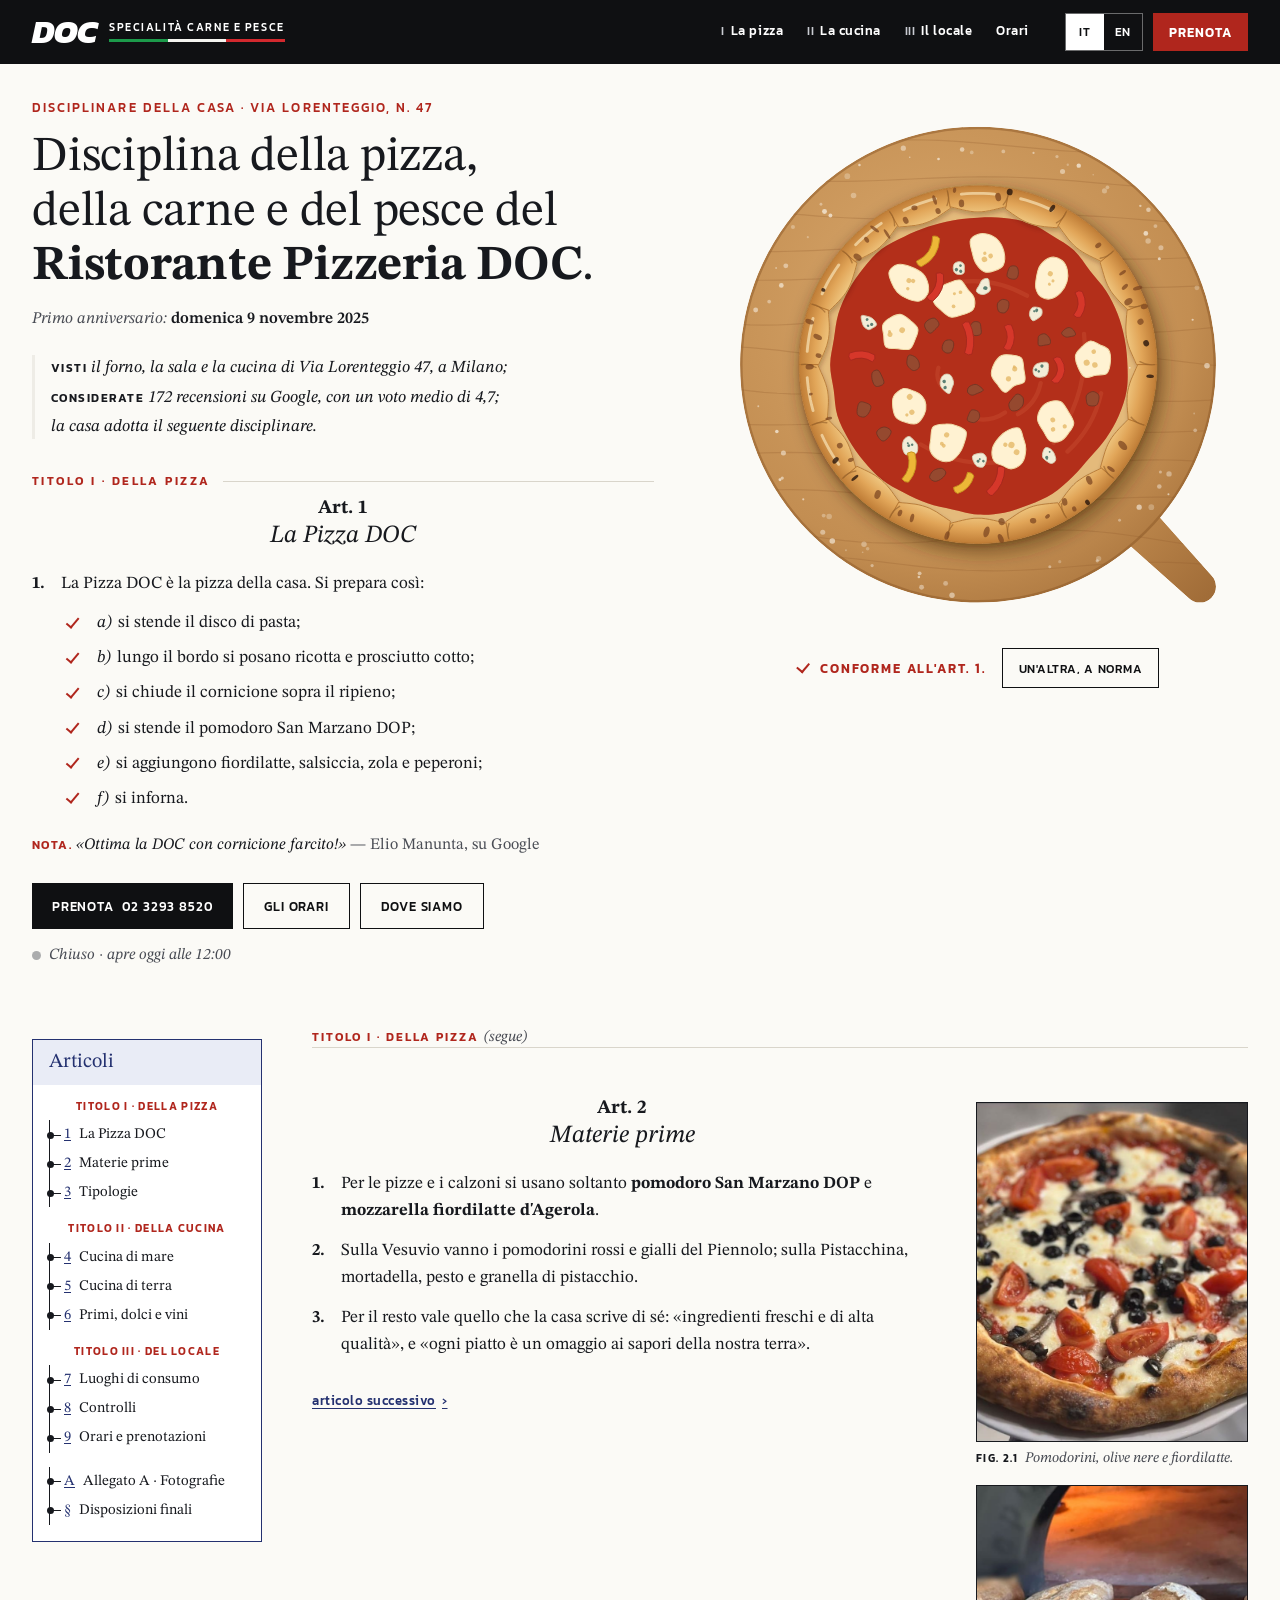
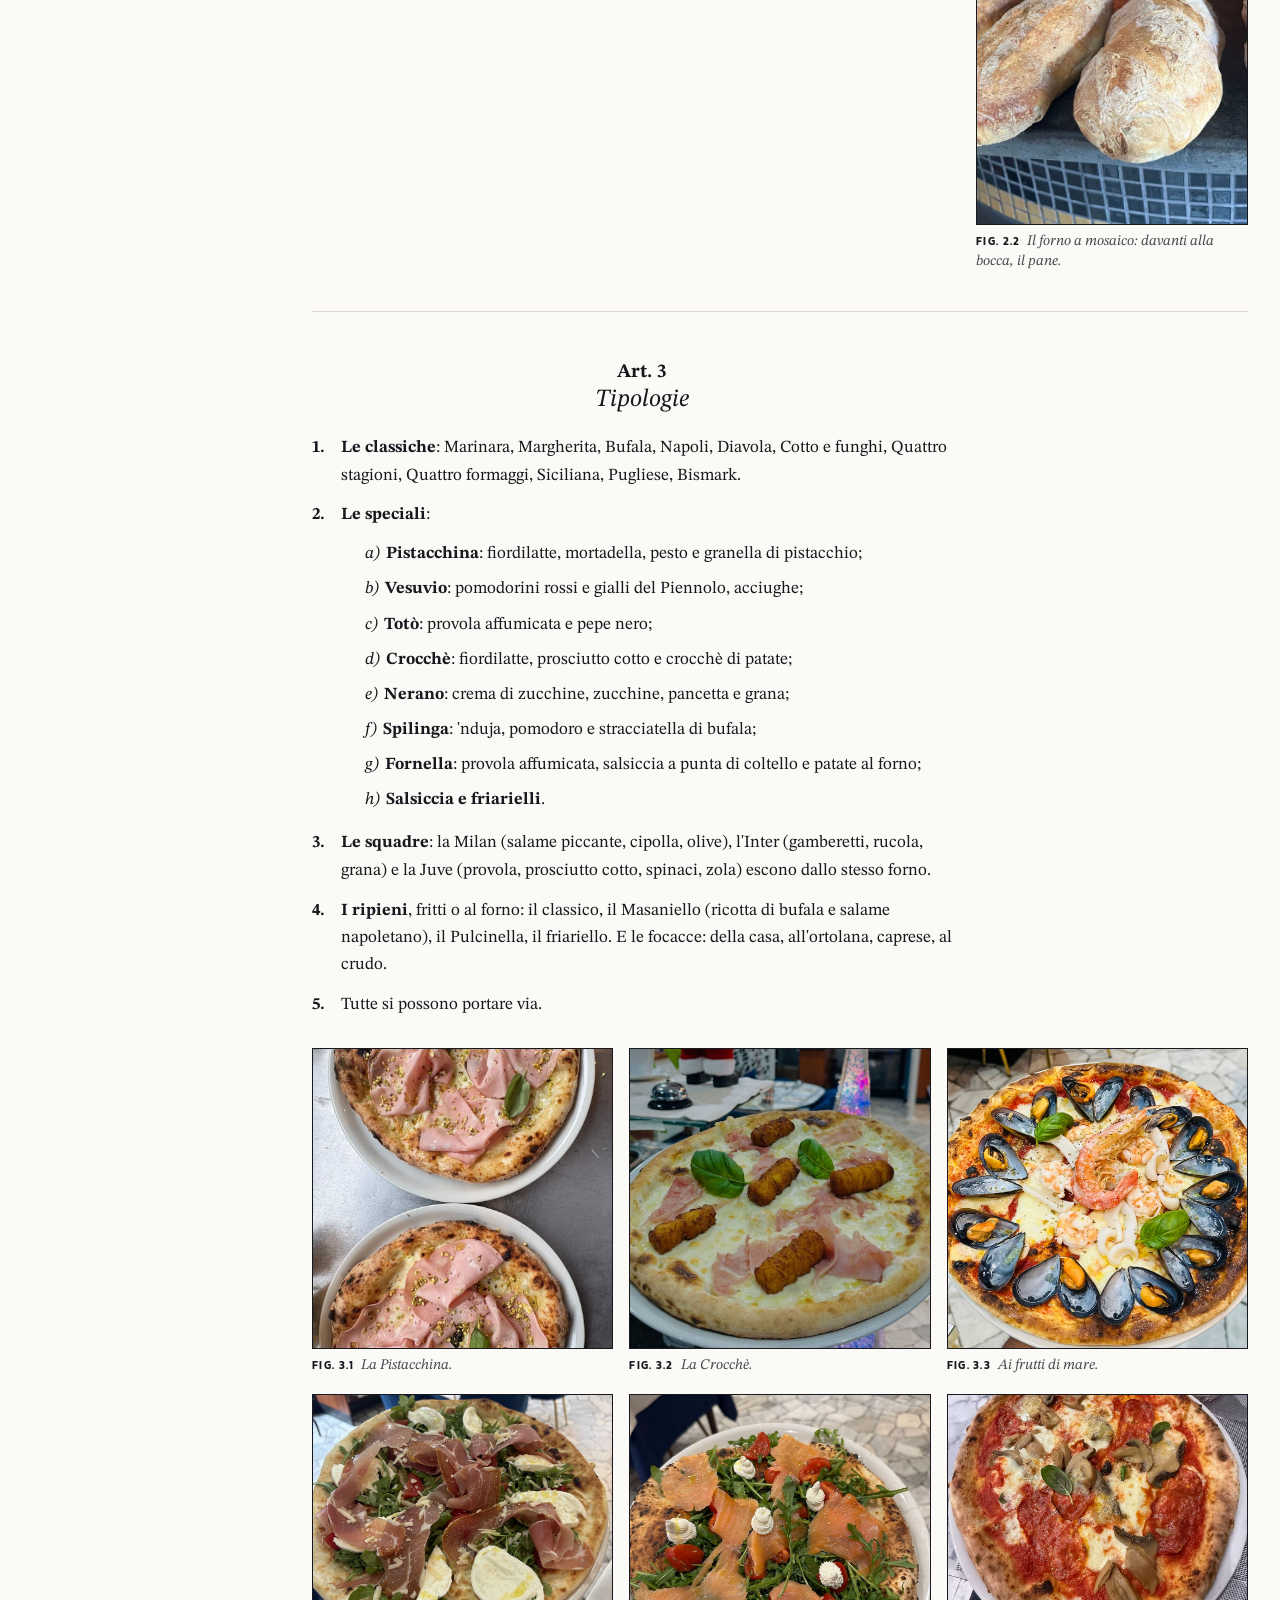
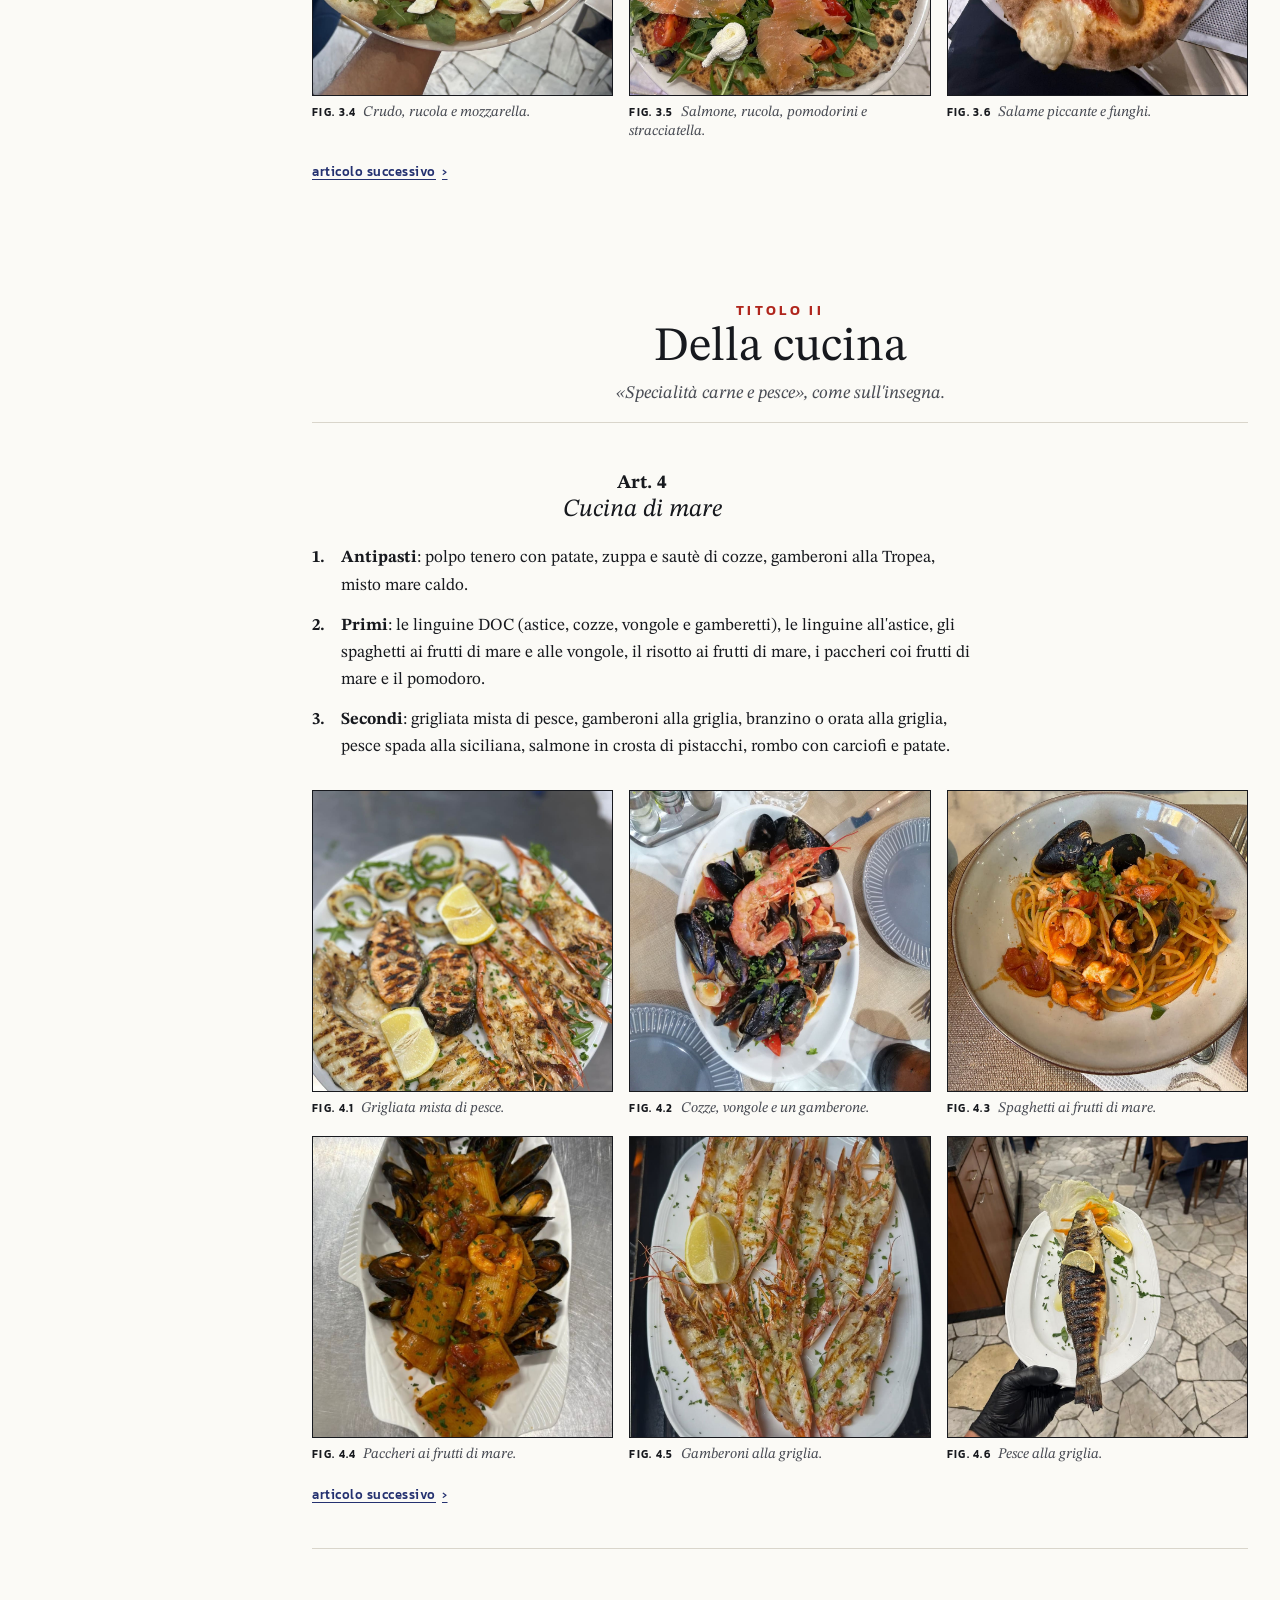
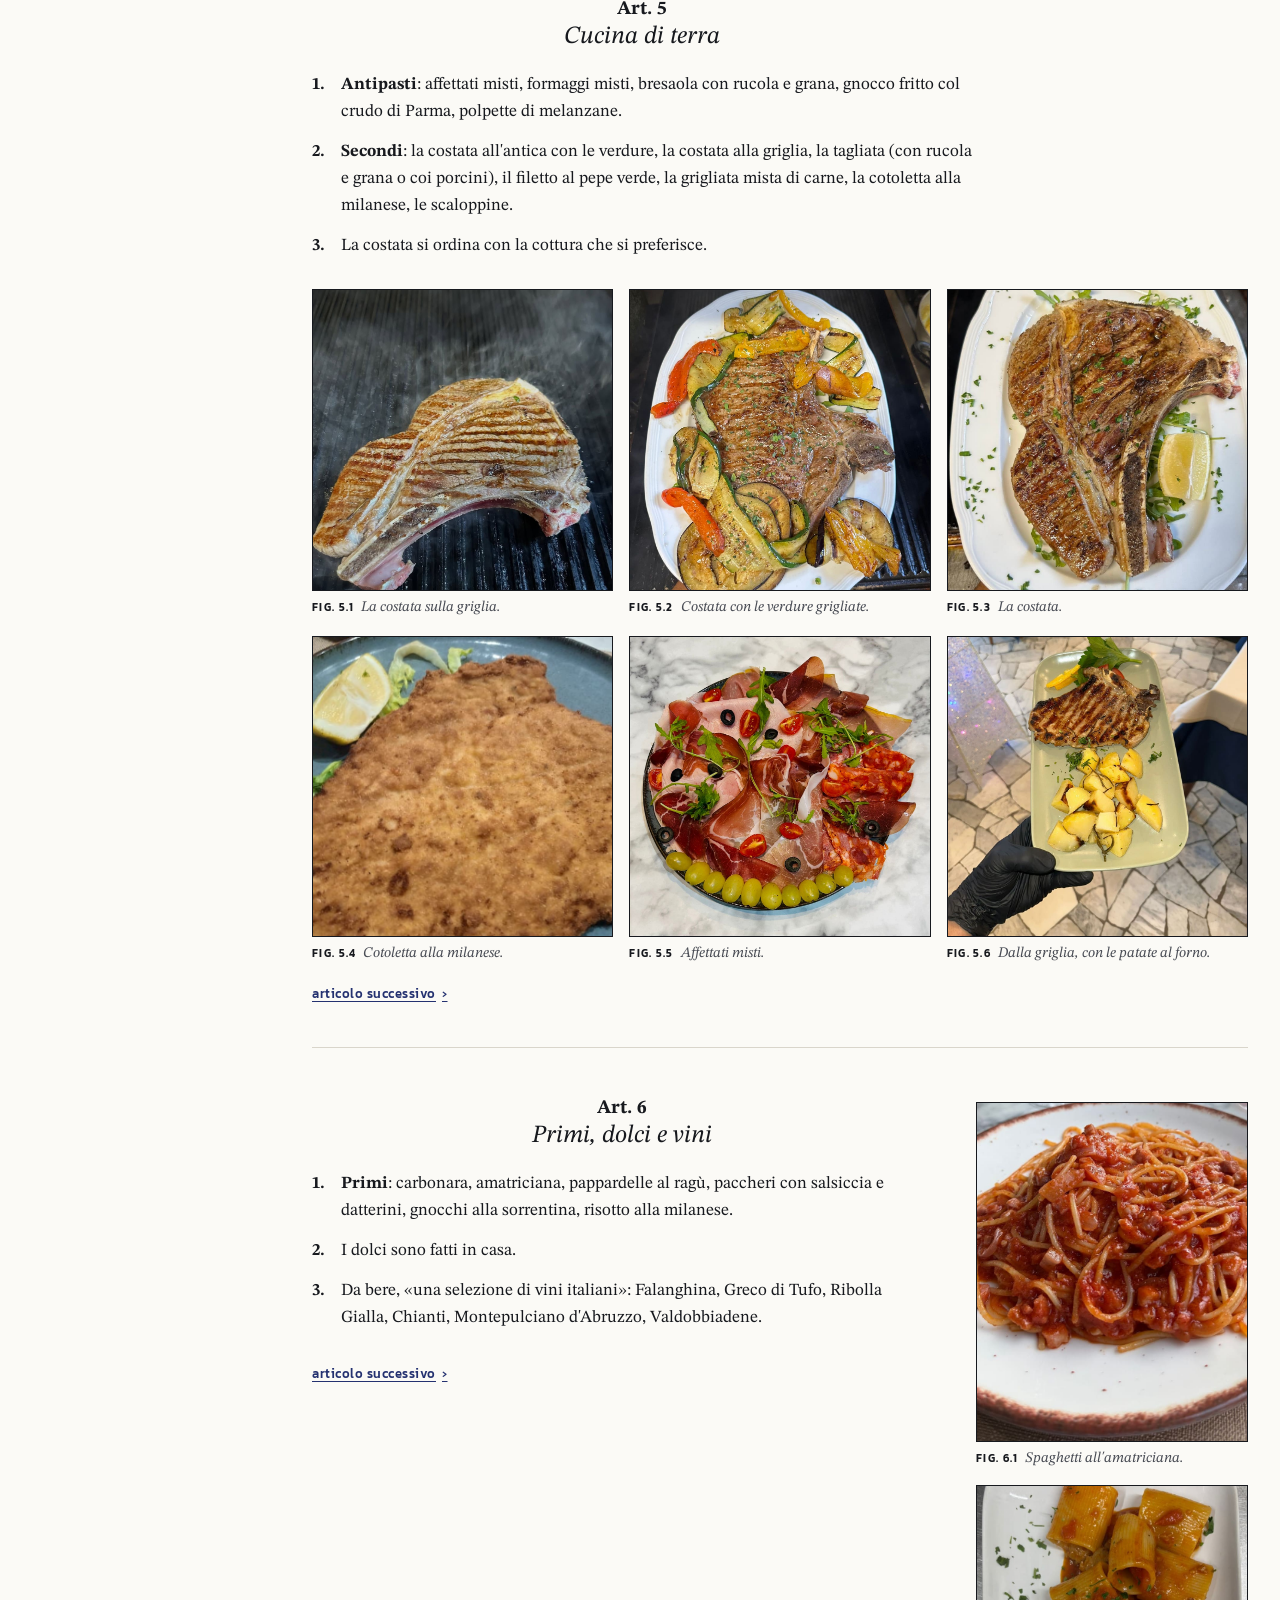
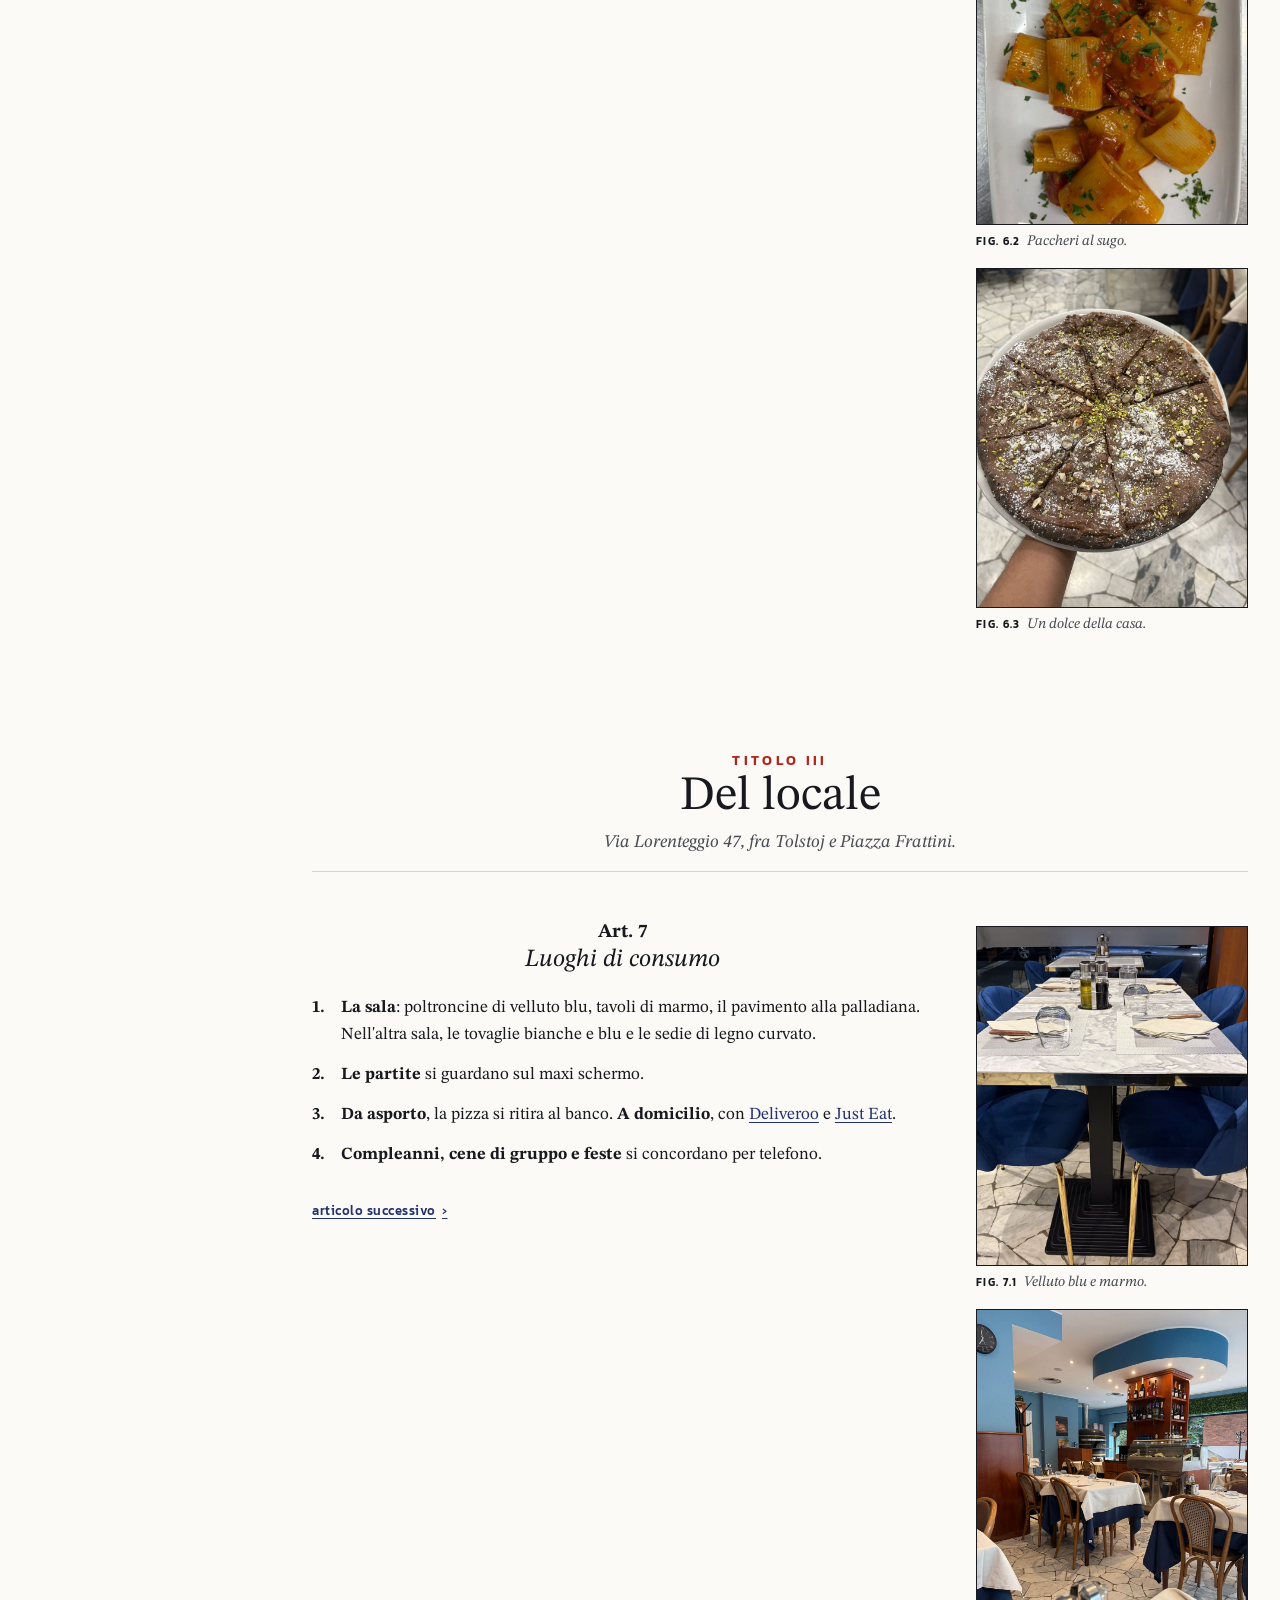
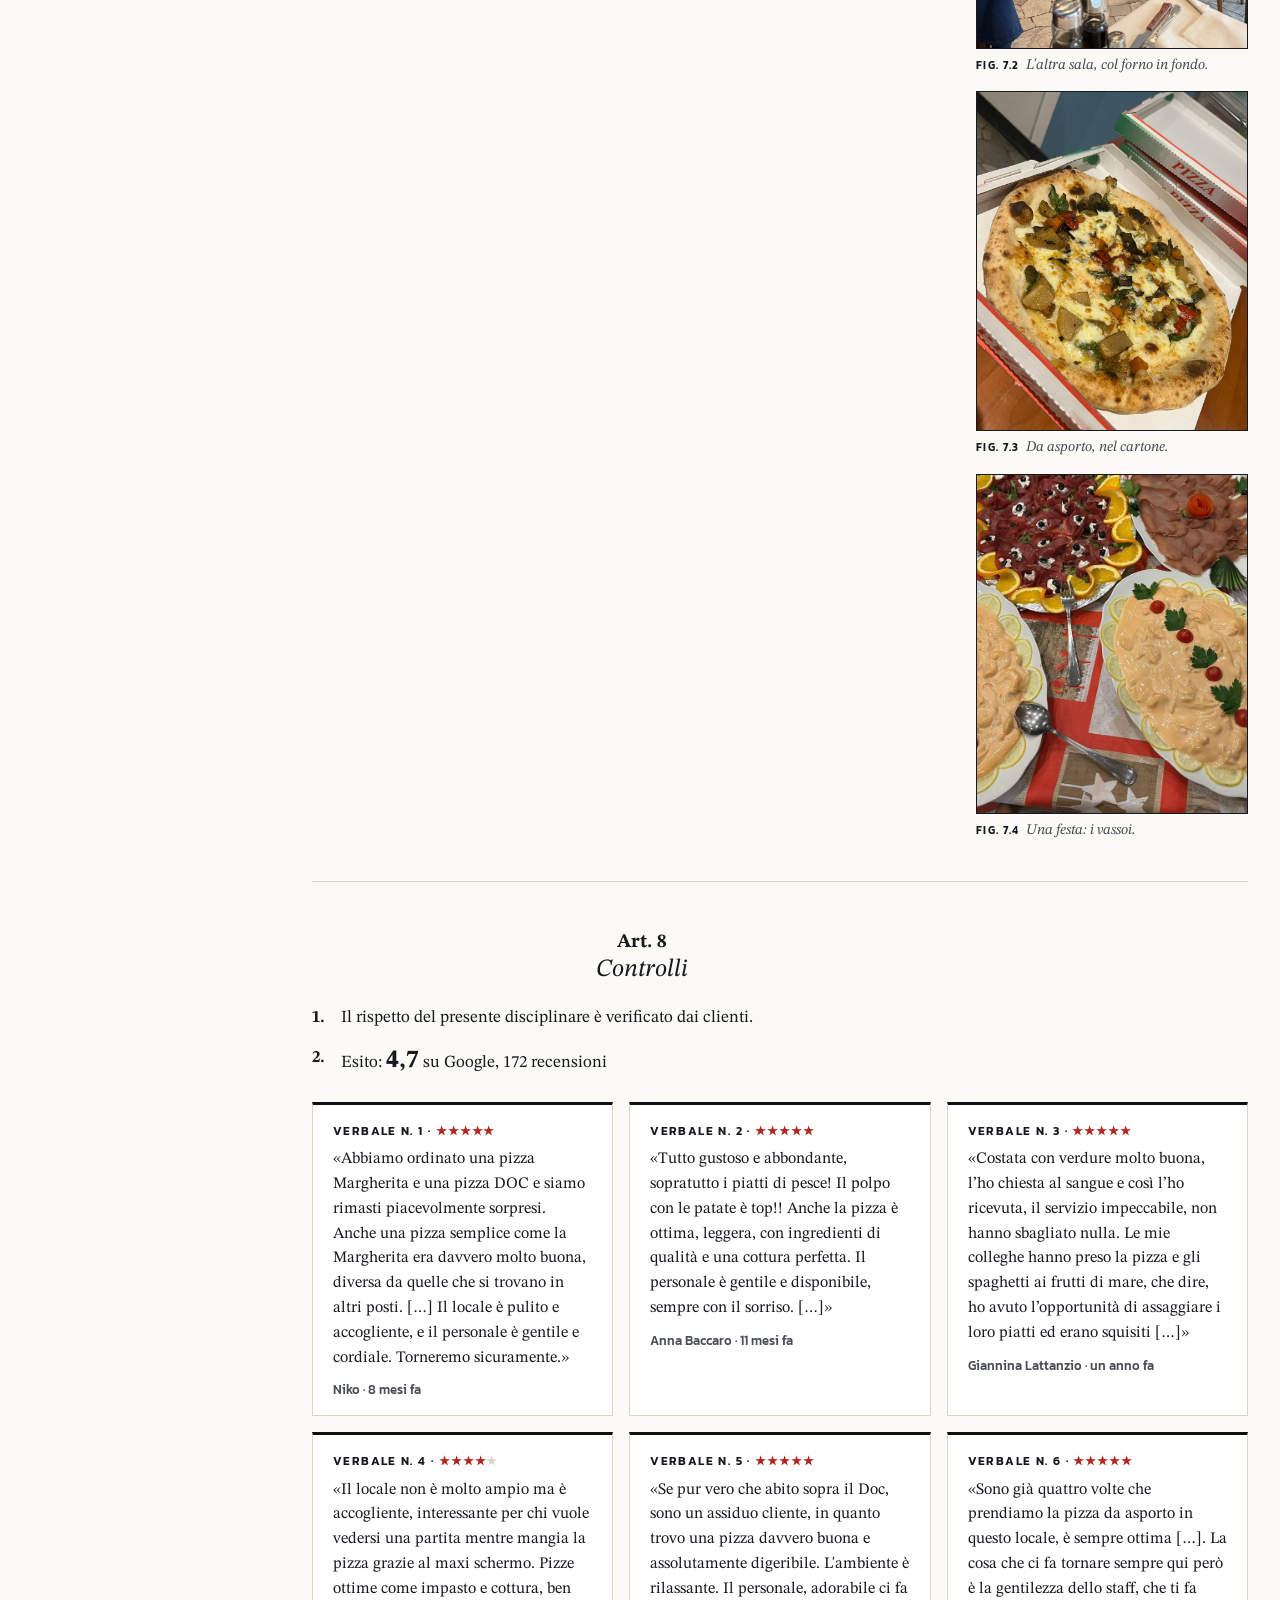
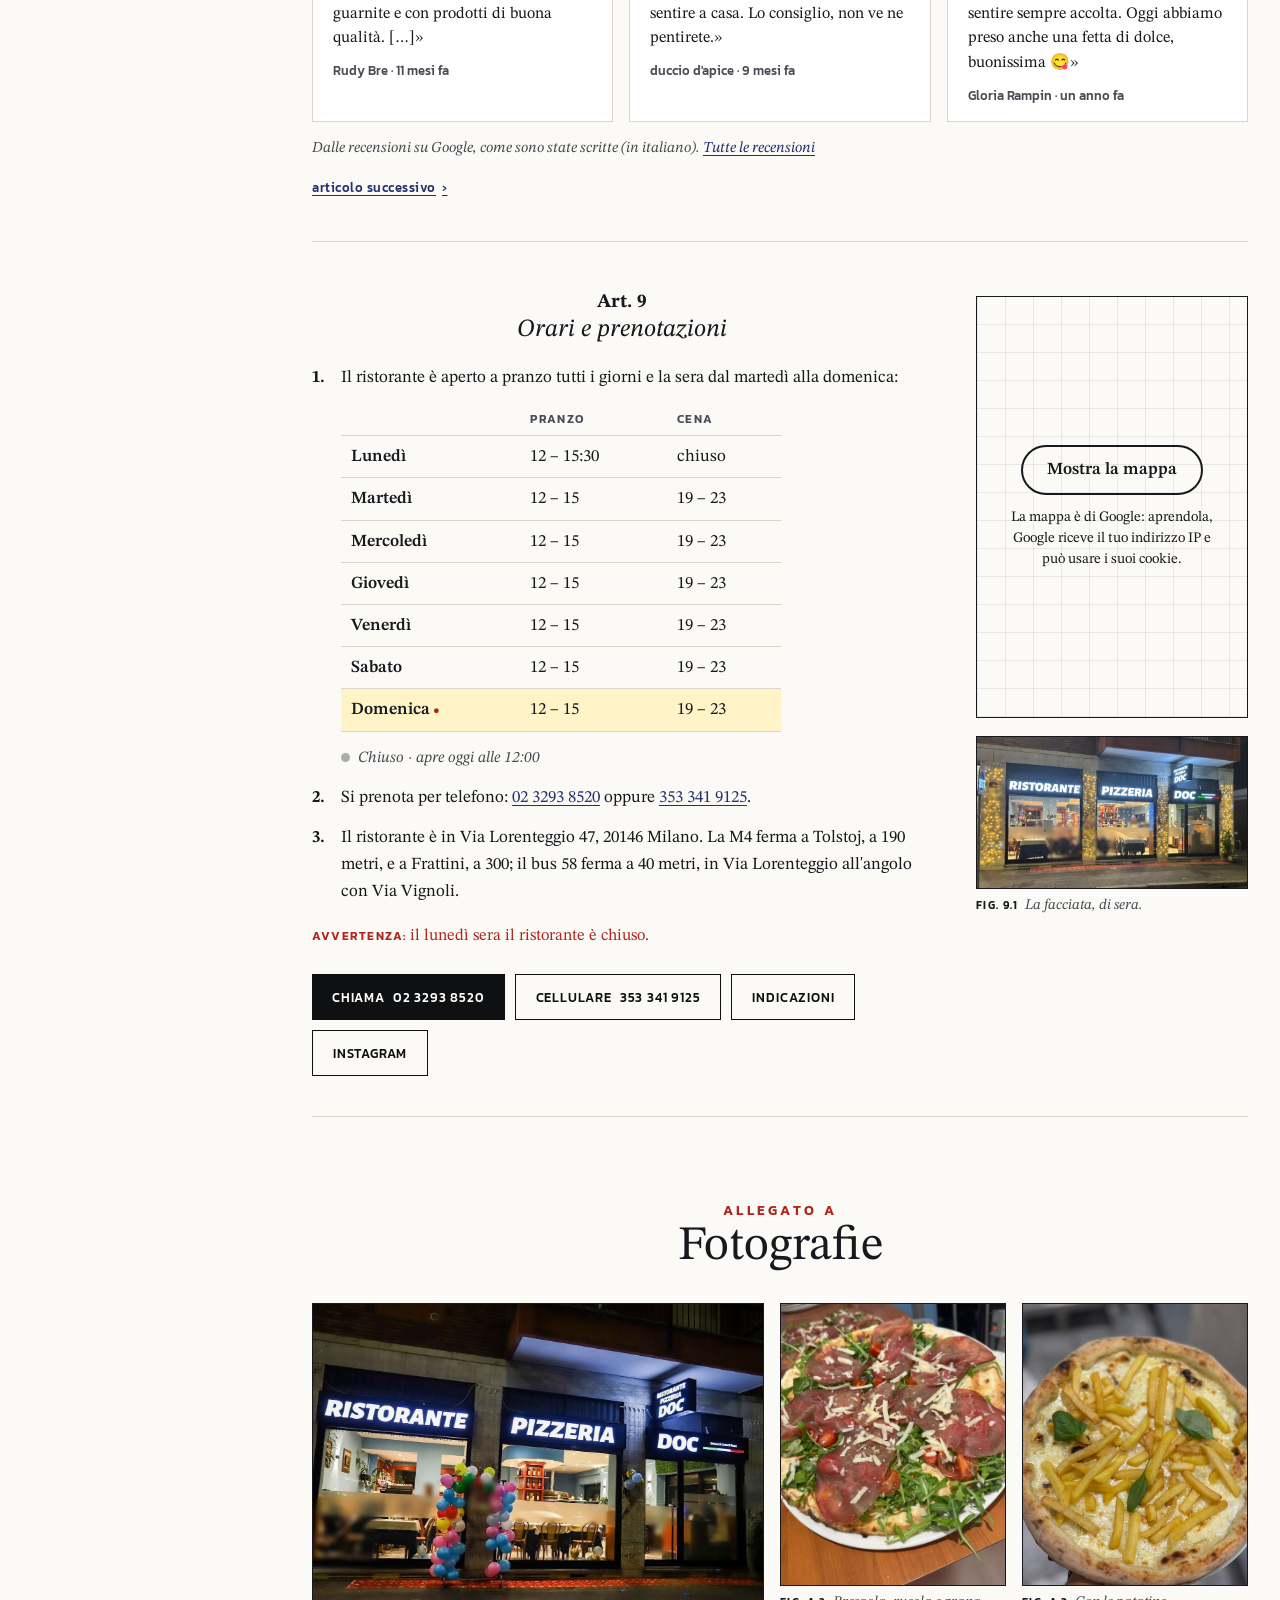
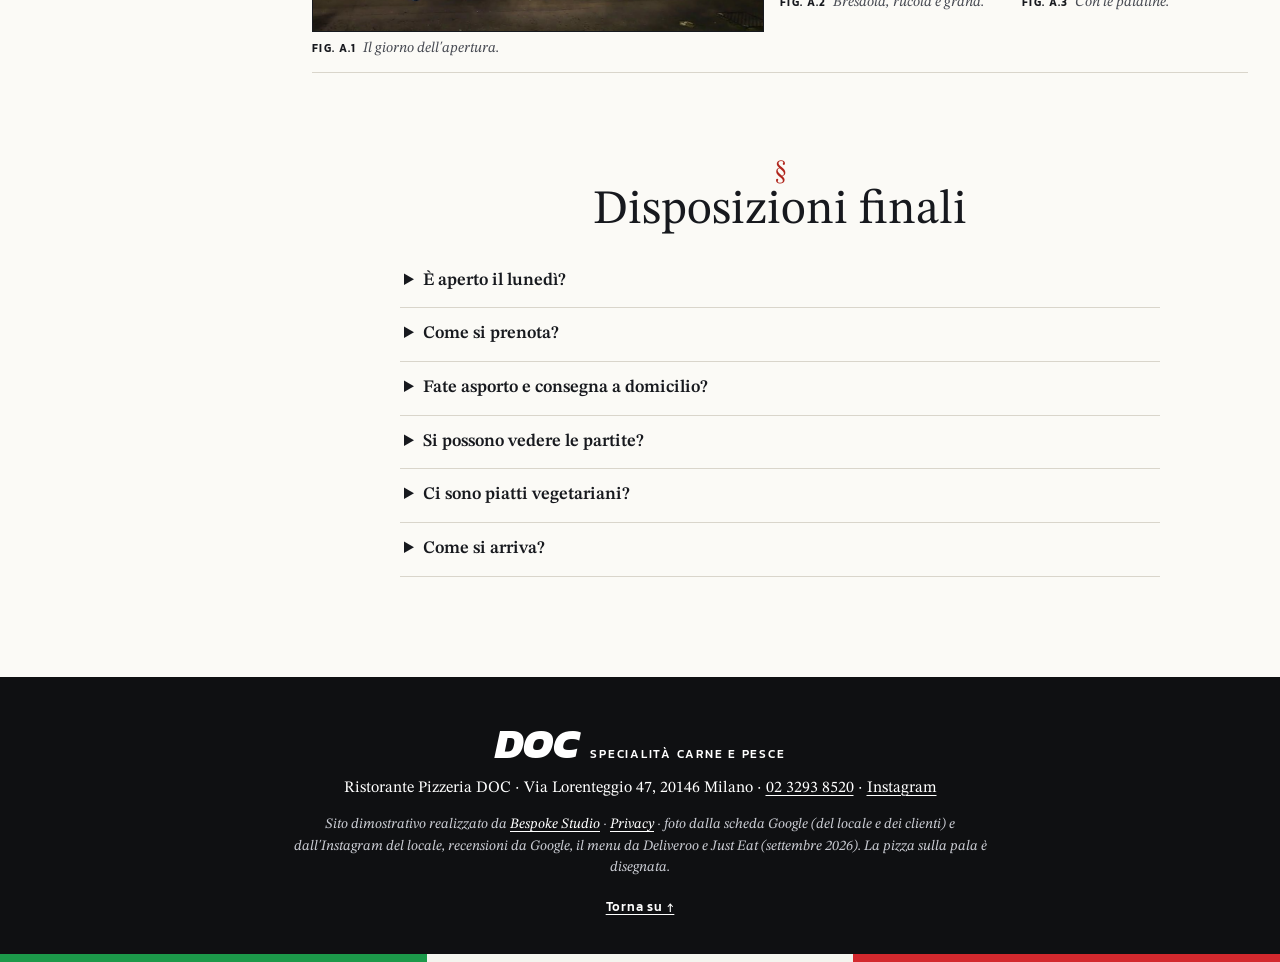
==== commit ee547866: "Privacy e pulizia: caratteri sul sito, mappa al clic, informativa, noindex - caratteri copiati nel s" ====
--- a/index.html
+++ b/index.html
@@ -3,6 +3,7 @@
 <head>
 <meta charset="utf-8">
 <meta name="viewport" content="width=device-width, initial-scale=1">
+<meta name="robots" content="noindex">
 <script>(function(){var r=document.documentElement;r.classList.remove('no-js');
 /* la firma: finché main.js non parte la pizza è il disco da stendere, coi lembi aperti; se il codice non arriva, dopo 2,5 s la pagina va allo stato finale */
 try{if(!matchMedia('(prefers-reduced-motion: reduce)').matches){r.classList.add('firma-attesa');window.__attesaPizza=setTimeout(function(){r.classList.remove('firma-attesa')},2500)}}catch(e){}})()</script>
@@ -20,15 +21,80 @@
 <link rel="icon" href="img/favicon.svg" type="image/svg+xml">
 <link rel="icon" href="img/favicon-32.png" sizes="32x32" type="image/png">
 <link rel="apple-touch-icon" href="img/apple-touch-icon.png">
-<link rel="preconnect" href="https://fonts.googleapis.com">
-<link rel="preconnect" href="https://fonts.gstatic.com" crossorigin>
-<link href="https://fonts.googleapis.com/css2?family=Kanit:ital,wght@0,400;0,500;0,600;1,700;1,800&amp;family=STIX+Two+Text:ital,wght@0,400;0,600;0,700;1,400;1,600&amp;display=swap" rel="stylesheet">
+<link rel="stylesheet" href="fonts/fonts.css?v=1">
 <link rel="stylesheet" href="css/styles.css?v=1">
 <script src="https://cdn.jsdelivr.net/npm/gsap@3.12.5/dist/gsap.min.js" defer></script>
 <script src="https://cdn.jsdelivr.net/npm/gsap@3.12.5/dist/ScrollTrigger.min.js" defer></script>
 <script src="js/main.js?v=1" defer></script>
 <script type="application/ld+json">
-{"@context":"https://schema.org","@type":"Restaurant","name":"Ristorante Pizzeria DOC","description":"Ristorante pizzeria in Via Lorenteggio 47 a Milano: pizze con pomodoro San Marzano DOP e fiordilatte d'Agerola, carne e pesce.","slogan":"Specialità carne e pesce","url":"https://rotenzark.github.io/pizzeria-doc-lorenteggio/","image":"https://rotenzark.github.io/pizzeria-doc-lorenteggio/img/og.jpg","telephone":"+39 02 3293 8520","servesCuisine":["Pizza","Italiana","Pesce","Carne"],"acceptsReservations":"True","priceRange":"€€","address":{"@type":"PostalAddress","streetAddress":"Via Lorenteggio 47","postalCode":"20146","addressLocality":"Milano","addressRegion":"MI","addressCountry":"IT"},"geo":{"@type":"GeoCoordinates","latitude":45.4528,"longitude":9.146},"openingHoursSpecification":[{"@type":"OpeningHoursSpecification","dayOfWeek":"Monday","opens":"12:00","closes":"15:30"},{"@type":"OpeningHoursSpecification","dayOfWeek":["Tuesday","Wednesday","Thursday","Friday","Saturday","Sunday"],"opens":"12:00","closes":"15:00"},{"@type":"OpeningHoursSpecification","dayOfWeek":["Tuesday","Wednesday","Thursday","Friday","Saturday","Sunday"],"opens":"19:00","closes":"23:00"}],"sameAs":["https://www.instagram.com/doc_ristorante_pizzeria/"],"aggregateRating":{"@type":"AggregateRating","ratingValue":"4.7","reviewCount":"172","bestRating":"5"}}
+{
+  "@context": "https://schema.org",
+  "@type": "Restaurant",
+  "name": "Ristorante Pizzeria DOC",
+  "description": "Ristorante pizzeria in Via Lorenteggio 47 a Milano: pizze con pomodoro San Marzano DOP e fiordilatte d'Agerola, carne e pesce.",
+  "slogan": "Specialità carne e pesce",
+  "url": "https://rotenzark.github.io/pizzeria-doc-lorenteggio/",
+  "image": "https://rotenzark.github.io/pizzeria-doc-lorenteggio/img/og.jpg",
+  "telephone": "+39 02 3293 8520",
+  "servesCuisine": [
+    "Pizza",
+    "Italiana",
+    "Pesce",
+    "Carne"
+  ],
+  "acceptsReservations": "True",
+  "priceRange": "€€",
+  "address": {
+    "@type": "PostalAddress",
+    "streetAddress": "Via Lorenteggio 47",
+    "postalCode": "20146",
+    "addressLocality": "Milano",
+    "addressRegion": "MI",
+    "addressCountry": "IT"
+  },
+  "geo": {
+    "@type": "GeoCoordinates",
+    "latitude": 45.4528,
+    "longitude": 9.146
+  },
+  "openingHoursSpecification": [
+    {
+      "@type": "OpeningHoursSpecification",
+      "dayOfWeek": "Monday",
+      "opens": "12:00",
+      "closes": "15:30"
+    },
+    {
+      "@type": "OpeningHoursSpecification",
+      "dayOfWeek": [
+        "Tuesday",
+        "Wednesday",
+        "Thursday",
+        "Friday",
+        "Saturday",
+        "Sunday"
+      ],
+      "opens": "12:00",
+      "closes": "15:00"
+    },
+    {
+      "@type": "OpeningHoursSpecification",
+      "dayOfWeek": [
+        "Tuesday",
+        "Wednesday",
+        "Thursday",
+        "Friday",
+        "Saturday",
+        "Sunday"
+      ],
+      "opens": "19:00",
+      "closes": "23:00"
+    }
+  ],
+  "sameAs": [
+    "https://www.instagram.com/doc_ristorante_pizzeria/"
+  ]
+}
 </script>
 <script type="application/ld+json">
 {"@context":"https://schema.org","@type":"FAQPage","mainEntity":[
@@ -428,7 +494,7 @@
           </div>
           <div class="articolo__margine">
             <div class="mappa reveal">
-              <iframe title="Mappa: Ristorante Pizzeria DOC, Via Lorenteggio 47, Milano" data-i18n-title="o.mappa" src="https://maps.google.com/maps?q=Ristorante%20Pizzeria%20DOC%2C%20Via%20Lorenteggio%2047%2C%20Milano&amp;z=16&amp;output=embed" width="600" height="420" loading="lazy" referrerpolicy="no-referrer-when-downgrade"></iframe>
+              <div class="mappa-clic" data-mappa-clic style="--mappa-h: 420px"><template><iframe title="Mappa: Ristorante Pizzeria DOC, Via Lorenteggio 47, Milano" data-i18n-title="o.mappa" src="https://maps.google.com/maps?q=Ristorante%20Pizzeria%20DOC%2C%20Via%20Lorenteggio%2047%2C%20Milano&amp;z=16&amp;output=embed" width="600" height="420" loading="lazy" referrerpolicy="no-referrer-when-downgrade"></iframe></template><div class="mappa-clic__velo"><a class="mappa-clic__btn" href="https://www.google.com/maps/search/?api=1&amp;query=Ristorante+Pizzeria+DOC+Via+Lorenteggio+47+Milano" target="_blank" rel="noopener">Mostra la mappa</a><p class="mappa-clic__nota">La mappa è di Google: aprendola, Google riceve il tuo indirizzo IP e può usare i suoi cookie.</p></div></div>
             </div>
             <figure class="fig reveal"><button type="button" class="foto" data-full="img/facciata.jpg" aria-label="Ingrandisci la foto" data-i18n-aria="m.ingrandisci"><img src="img/facciata.jpg" width="1600" height="888" alt="La facciata di sera: le insegne luminose RISTORANTE, PIZZERIA e DOC col tricolore, le luci di Natale sui pilastri." data-i18n-alt="a.facciata"></button><figcaption><span class="fig__n">Fig. 9.1</span> <span data-i18n="c.facciata">La facciata, di sera.</span></figcaption></figure>
           </div>
@@ -465,7 +531,7 @@
 <footer class="colophon">
   <p class="colophon__insegna"><span class="insegna__doc">DOC</span> <span class="colophon__spec" data-i18n="m.spec">Specialità carne e pesce</span></p>
   <p class="colophon__dove">Ristorante Pizzeria DOC · Via Lorenteggio 47, 20146 Milano · <a href="tel:+390232938520">02 3293 8520</a> · <a href="https://www.instagram.com/doc_ristorante_pizzeria/" target="_blank" rel="noopener">Instagram</a></p>
-  <p class="colophon__cred" data-i18n="z.cred">Sito dimostrativo realizzato da <a href="https://bespokestud.io" rel="noopener">Bespoke Studio</a> · foto dalla scheda Google (del locale e dei clienti) e dall'Instagram del locale, recensioni da Google, il menu da Deliveroo e Just Eat (settembre 2026). La pizza sulla pala è disegnata.</p>
+  <p class="colophon__cred" data-i18n="z.cred">Sito dimostrativo realizzato da <a href="https://bespokestud.io" rel="noopener">Bespoke Studio</a> · <a href="privacy.html">Privacy</a> · foto dalla scheda Google (del locale e dei clienti) e dall'Instagram del locale, recensioni da Google, il menu da Deliveroo e Just Eat (settembre 2026). La pizza sulla pala è disegnata.</p>
   <p><a class="colophon__su" href="#inizio" data-i18n="z.su">Torna su ↑</a></p>
   <div class="tricolore tricolore--fascia" aria-hidden="true"><i></i><i></i><i></i></div>
 </footer>
@@ -480,5 +546,6 @@
   <img id="lightboxImg" src="" alt="">
 </div>
 
+<script src="js/mappa-clic.js?v=1" defer></script>
 </body>
 </html>
--- a/fonts/fonts.css
+++ b/fonts/fonts.css
@@ -0,0 +1,451 @@
+/* Caratteri ospitati sul sito: nessuna richiesta a Google Fonts o Fontshare (giro privacy 1/10/2026). Licenze in LICENSE.txt. */
+/* thai */
+@font-face {
+  font-family: 'Kanit';
+  font-style: italic;
+  font-weight: 700;
+  font-display: swap;
+  src: url(kanit-v17-nKKS-Go6G5tXcraQI7mlZbdhMWJy.woff2) format('woff2');
+  unicode-range: U+02D7, U+0303, U+0331, U+0E01-0E5B, U+200C-200D, U+25CC;
+}
+/* vietnamese */
+@font-face {
+  font-family: 'Kanit';
+  font-style: italic;
+  font-weight: 700;
+  font-display: swap;
+  src: url(kanit-v17-nKKS-Go6G5tXcraQI7mlZaxhMWJy.woff2) format('woff2');
+  unicode-range: U+0102-0103, U+0110-0111, U+0128-0129, U+0168-0169, U+01A0-01A1, U+01AF-01B0, U+0300-0301, U+0303-0304, U+0308-0309, U+0323, U+0329, U+1EA0-1EF9, U+20AB;
+}
+/* latin-ext */
+@font-face {
+  font-family: 'Kanit';
+  font-style: italic;
+  font-weight: 700;
+  font-display: swap;
+  src: url(kanit-v17-nKKS-Go6G5tXcraQI7mlZa1hMWJy.woff2) format('woff2');
+  unicode-range: U+0100-02BA, U+02BD-02C5, U+02C7-02CC, U+02CE-02D7, U+02DD-02FF, U+0304, U+0308, U+0329, U+1D00-1DBF, U+1E00-1E9F, U+1EF2-1EFF, U+2020, U+20A0-20AB, U+20AD-20C0, U+2113, U+2C60-2C7F, U+A720-A7FF;
+}
+/* latin */
+@font-face {
+  font-family: 'Kanit';
+  font-style: italic;
+  font-weight: 700;
+  font-display: swap;
+  src: url(kanit-v17-nKKS-Go6G5tXcraQI7mlZaNhMQ.woff2) format('woff2');
+  unicode-range: U+0000-00FF, U+0131, U+0152-0153, U+02BB-02BC, U+02C6, U+02DA, U+02DC, U+0304, U+0308, U+0329, U+2000-206F, U+20AC, U+2122, U+2191, U+2193, U+2212, U+2215, U+FEFF, U+FFFD;
+}
+/* thai */
+@font-face {
+  font-family: 'Kanit';
+  font-style: italic;
+  font-weight: 800;
+  font-display: swap;
+  src: url(kanit-v17-nKKS-Go6G5tXcraQI6WmZbdhMWJy.woff2) format('woff2');
+  unicode-range: U+02D7, U+0303, U+0331, U+0E01-0E5B, U+200C-200D, U+25CC;
+}
+/* vietnamese */
+@font-face {
+  font-family: 'Kanit';
+  font-style: italic;
+  font-weight: 800;
+  font-display: swap;
+  src: url(kanit-v17-nKKS-Go6G5tXcraQI6WmZaxhMWJy.woff2) format('woff2');
+  unicode-range: U+0102-0103, U+0110-0111, U+0128-0129, U+0168-0169, U+01A0-01A1, U+01AF-01B0, U+0300-0301, U+0303-0304, U+0308-0309, U+0323, U+0329, U+1EA0-1EF9, U+20AB;
+}
+/* latin-ext */
+@font-face {
+  font-family: 'Kanit';
+  font-style: italic;
+  font-weight: 800;
+  font-display: swap;
+  src: url(kanit-v17-nKKS-Go6G5tXcraQI6WmZa1hMWJy.woff2) format('woff2');
+  unicode-range: U+0100-02BA, U+02BD-02C5, U+02C7-02CC, U+02CE-02D7, U+02DD-02FF, U+0304, U+0308, U+0329, U+1D00-1DBF, U+1E00-1E9F, U+1EF2-1EFF, U+2020, U+20A0-20AB, U+20AD-20C0, U+2113, U+2C60-2C7F, U+A720-A7FF;
+}
+/* latin */
+@font-face {
+  font-family: 'Kanit';
+  font-style: italic;
+  font-weight: 800;
+  font-display: swap;
+  src: url(kanit-v17-nKKS-Go6G5tXcraQI6WmZaNhMQ.woff2) format('woff2');
+  unicode-range: U+0000-00FF, U+0131, U+0152-0153, U+02BB-02BC, U+02C6, U+02DA, U+02DC, U+0304, U+0308, U+0329, U+2000-206F, U+20AC, U+2122, U+2191, U+2193, U+2212, U+2215, U+FEFF, U+FFFD;
+}
+/* thai */
+@font-face {
+  font-family: 'Kanit';
+  font-style: normal;
+  font-weight: 400;
+  font-display: swap;
+  src: url(kanit-v17-nKKZ-Go6G5tXcraBGwCYdA-a92208.woff2) format('woff2');
+  unicode-range: U+02D7, U+0303, U+0331, U+0E01-0E5B, U+200C-200D, U+25CC;
+}
+/* vietnamese */
+@font-face {
+  font-family: 'Kanit';
+  font-style: normal;
+  font-weight: 400;
+  font-display: swap;
+  src: url(kanit-v17-nKKZ-Go6G5tXcraaGwCYdA.woff2) format('woff2');
+  unicode-range: U+0102-0103, U+0110-0111, U+0128-0129, U+0168-0169, U+01A0-01A1, U+01AF-01B0, U+0300-0301, U+0303-0304, U+0308-0309, U+0323, U+0329, U+1EA0-1EF9, U+20AB;
+}
+/* latin-ext */
+@font-face {
+  font-family: 'Kanit';
+  font-style: normal;
+  font-weight: 400;
+  font-display: swap;
+  src: url(kanit-v17-nKKZ-Go6G5tXcrabGwCYdA-fd1ad7.woff2) format('woff2');
+  unicode-range: U+0100-02BA, U+02BD-02C5, U+02C7-02CC, U+02CE-02D7, U+02DD-02FF, U+0304, U+0308, U+0329, U+1D00-1DBF, U+1E00-1E9F, U+1EF2-1EFF, U+2020, U+20A0-20AB, U+20AD-20C0, U+2113, U+2C60-2C7F, U+A720-A7FF;
+}
+/* latin */
+@font-face {
+  font-family: 'Kanit';
+  font-style: normal;
+  font-weight: 400;
+  font-display: swap;
+  src: url(kanit-v17-nKKZ-Go6G5tXcraVGwA.woff2) format('woff2');
+  unicode-range: U+0000-00FF, U+0131, U+0152-0153, U+02BB-02BC, U+02C6, U+02DA, U+02DC, U+0304, U+0308, U+0329, U+2000-206F, U+20AC, U+2122, U+2191, U+2193, U+2212, U+2215, U+FEFF, U+FFFD;
+}
+/* thai */
+@font-face {
+  font-family: 'Kanit';
+  font-style: normal;
+  font-weight: 500;
+  font-display: swap;
+  src: url(kanit-v17-nKKU-Go6G5tXcr5mOBWzVaF5NQ.woff2) format('woff2');
+  unicode-range: U+02D7, U+0303, U+0331, U+0E01-0E5B, U+200C-200D, U+25CC;
+}
+/* vietnamese */
+@font-face {
+  font-family: 'Kanit';
+  font-style: normal;
+  font-weight: 500;
+  font-display: swap;
+  src: url(kanit-v17-nKKU-Go6G5tXcr5mOBWoVaF5NQ.woff2) format('woff2');
+  unicode-range: U+0102-0103, U+0110-0111, U+0128-0129, U+0168-0169, U+01A0-01A1, U+01AF-01B0, U+0300-0301, U+0303-0304, U+0308-0309, U+0323, U+0329, U+1EA0-1EF9, U+20AB;
+}
+/* latin-ext */
+@font-face {
+  font-family: 'Kanit';
+  font-style: normal;
+  font-weight: 500;
+  font-display: swap;
+  src: url(kanit-v17-nKKU-Go6G5tXcr5mOBWpVaF5NQ.woff2) format('woff2');
+  unicode-range: U+0100-02BA, U+02BD-02C5, U+02C7-02CC, U+02CE-02D7, U+02DD-02FF, U+0304, U+0308, U+0329, U+1D00-1DBF, U+1E00-1E9F, U+1EF2-1EFF, U+2020, U+20A0-20AB, U+20AD-20C0, U+2113, U+2C60-2C7F, U+A720-A7FF;
+}
+/* latin */
+@font-face {
+  font-family: 'Kanit';
+  font-style: normal;
+  font-weight: 500;
+  font-display: swap;
+  src: url(kanit-v17-nKKU-Go6G5tXcr5mOBWnVaE.woff2) format('woff2');
+  unicode-range: U+0000-00FF, U+0131, U+0152-0153, U+02BB-02BC, U+02C6, U+02DA, U+02DC, U+0304, U+0308, U+0329, U+2000-206F, U+20AC, U+2122, U+2191, U+2193, U+2212, U+2215, U+FEFF, U+FFFD;
+}
+/* thai */
+@font-face {
+  font-family: 'Kanit';
+  font-style: normal;
+  font-weight: 600;
+  font-display: swap;
+  src: url(kanit-v17-nKKU-Go6G5tXcr5KPxWzVaF5NQ.woff2) format('woff2');
+  unicode-range: U+02D7, U+0303, U+0331, U+0E01-0E5B, U+200C-200D, U+25CC;
+}
+/* vietnamese */
+@font-face {
+  font-family: 'Kanit';
+  font-style: normal;
+  font-weight: 600;
+  font-display: swap;
+  src: url(kanit-v17-nKKU-Go6G5tXcr5KPxWoVaF5NQ.woff2) format('woff2');
+  unicode-range: U+0102-0103, U+0110-0111, U+0128-0129, U+0168-0169, U+01A0-01A1, U+01AF-01B0, U+0300-0301, U+0303-0304, U+0308-0309, U+0323, U+0329, U+1EA0-1EF9, U+20AB;
+}
+/* latin-ext */
+@font-face {
+  font-family: 'Kanit';
+  font-style: normal;
+  font-weight: 600;
+  font-display: swap;
+  src: url(kanit-v17-nKKU-Go6G5tXcr5KPxWpVaF5NQ.woff2) format('woff2');
+  unicode-range: U+0100-02BA, U+02BD-02C5, U+02C7-02CC, U+02CE-02D7, U+02DD-02FF, U+0304, U+0308, U+0329, U+1D00-1DBF, U+1E00-1E9F, U+1EF2-1EFF, U+2020, U+20A0-20AB, U+20AD-20C0, U+2113, U+2C60-2C7F, U+A720-A7FF;
+}
+/* latin */
+@font-face {
+  font-family: 'Kanit';
+  font-style: normal;
+  font-weight: 600;
+  font-display: swap;
+  src: url(kanit-v17-nKKU-Go6G5tXcr5KPxWnVaE.woff2) format('woff2');
+  unicode-range: U+0000-00FF, U+0131, U+0152-0153, U+02BB-02BC, U+02C6, U+02DA, U+02DC, U+0304, U+0308, U+0329, U+2000-206F, U+20AC, U+2122, U+2191, U+2193, U+2212, U+2215, U+FEFF, U+FFFD;
+}
+/* cyrillic-ext */
+@font-face {
+  font-family: 'STIX Two Text';
+  font-style: italic;
+  font-weight: 400;
+  font-display: swap;
+  src: url(stixtwotext-v18-YA9Lr02F12Xkf5whdwKf11l0p7u8hNfUzdA.woff2) format('woff2');
+  unicode-range: U+0460-052F, U+1C80-1C8A, U+20B4, U+2DE0-2DFF, U+A640-A69F, U+FE2E-FE2F;
+}
+/* cyrillic */
+@font-face {
+  font-family: 'STIX Two Text';
+  font-style: italic;
+  font-weight: 400;
+  font-display: swap;
+  src: url(stixtwotext-v18-YA9Lr02F12Xkf5whdwKf11l0p7u8jdfUzdA.woff2) format('woff2');
+  unicode-range: U+0301, U+0400-045F, U+0490-0491, U+04B0-04B1, U+2116;
+}
+/* greek */
+@font-face {
+  font-family: 'STIX Two Text';
+  font-style: italic;
+  font-weight: 400;
+  font-display: swap;
+  src: url(stixtwotext-v18-YA9Lr02F12Xkf5whdwKf11l0p7u8itfUzdA.woff2) format('woff2');
+  unicode-range: U+0370-0377, U+037A-037F, U+0384-038A, U+038C, U+038E-03A1, U+03A3-03FF;
+}
+/* vietnamese */
+@font-face {
+  font-family: 'STIX Two Text';
+  font-style: italic;
+  font-weight: 400;
+  font-display: swap;
+  src: url(stixtwotext-v18-YA9Lr02F12Xkf5whdwKf11l0p7u8htfUzdA.woff2) format('woff2');
+  unicode-range: U+0102-0103, U+0110-0111, U+0128-0129, U+0168-0169, U+01A0-01A1, U+01AF-01B0, U+0300-0301, U+0303-0304, U+0308-0309, U+0323, U+0329, U+1EA0-1EF9, U+20AB;
+}
+/* latin-ext */
+@font-face {
+  font-family: 'STIX Two Text';
+  font-style: italic;
+  font-weight: 400;
+  font-display: swap;
+  src: url(stixtwotext-v18-YA9Lr02F12Xkf5whdwKf11l0p7u8h9fUzdA.woff2) format('woff2');
+  unicode-range: U+0100-02BA, U+02BD-02C5, U+02C7-02CC, U+02CE-02D7, U+02DD-02FF, U+0304, U+0308, U+0329, U+1D00-1DBF, U+1E00-1E9F, U+1EF2-1EFF, U+2020, U+20A0-20AB, U+20AD-20C0, U+2113, U+2C60-2C7F, U+A720-A7FF;
+}
+/* latin */
+@font-face {
+  font-family: 'STIX Two Text';
+  font-style: italic;
+  font-weight: 400;
+  font-display: swap;
+  src: url(stixtwotext-v18-YA9Lr02F12Xkf5whdwKf11l0p7u8idfU.woff2) format('woff2');
+  unicode-range: U+0000-00FF, U+0131, U+0152-0153, U+02BB-02BC, U+02C6, U+02DA, U+02DC, U+0304, U+0308, U+0329, U+2000-206F, U+20AC, U+2122, U+2191, U+2193, U+2212, U+2215, U+FEFF, U+FFFD;
+}
+/* cyrillic-ext */
+@font-face {
+  font-family: 'STIX Two Text';
+  font-style: italic;
+  font-weight: 600;
+  font-display: swap;
+  src: url(stixtwotext-v18-YA9Lr02F12Xkf5whdwKf11l0p7u8hNfUzdA.woff2) format('woff2');
+  unicode-range: U+0460-052F, U+1C80-1C8A, U+20B4, U+2DE0-2DFF, U+A640-A69F, U+FE2E-FE2F;
+}
+/* cyrillic */
+@font-face {
+  font-family: 'STIX Two Text';
+  font-style: italic;
+  font-weight: 600;
+  font-display: swap;
+  src: url(stixtwotext-v18-YA9Lr02F12Xkf5whdwKf11l0p7u8jdfUzdA.woff2) format('woff2');
+  unicode-range: U+0301, U+0400-045F, U+0490-0491, U+04B0-04B1, U+2116;
+}
+/* greek */
+@font-face {
+  font-family: 'STIX Two Text';
+  font-style: italic;
+  font-weight: 600;
+  font-display: swap;
+  src: url(stixtwotext-v18-YA9Lr02F12Xkf5whdwKf11l0p7u8itfUzdA.woff2) format('woff2');
+  unicode-range: U+0370-0377, U+037A-037F, U+0384-038A, U+038C, U+038E-03A1, U+03A3-03FF;
+}
+/* vietnamese */
+@font-face {
+  font-family: 'STIX Two Text';
+  font-style: italic;
+  font-weight: 600;
+  font-display: swap;
+  src: url(stixtwotext-v18-YA9Lr02F12Xkf5whdwKf11l0p7u8htfUzdA.woff2) format('woff2');
+  unicode-range: U+0102-0103, U+0110-0111, U+0128-0129, U+0168-0169, U+01A0-01A1, U+01AF-01B0, U+0300-0301, U+0303-0304, U+0308-0309, U+0323, U+0329, U+1EA0-1EF9, U+20AB;
+}
+/* latin-ext */
+@font-face {
+  font-family: 'STIX Two Text';
+  font-style: italic;
+  font-weight: 600;
+  font-display: swap;
+  src: url(stixtwotext-v18-YA9Lr02F12Xkf5whdwKf11l0p7u8h9fUzdA.woff2) format('woff2');
+  unicode-range: U+0100-02BA, U+02BD-02C5, U+02C7-02CC, U+02CE-02D7, U+02DD-02FF, U+0304, U+0308, U+0329, U+1D00-1DBF, U+1E00-1E9F, U+1EF2-1EFF, U+2020, U+20A0-20AB, U+20AD-20C0, U+2113, U+2C60-2C7F, U+A720-A7FF;
+}
+/* latin */
+@font-face {
+  font-family: 'STIX Two Text';
+  font-style: italic;
+  font-weight: 600;
+  font-display: swap;
+  src: url(stixtwotext-v18-YA9Lr02F12Xkf5whdwKf11l0p7u8idfU.woff2) format('woff2');
+  unicode-range: U+0000-00FF, U+0131, U+0152-0153, U+02BB-02BC, U+02C6, U+02DA, U+02DC, U+0304, U+0308, U+0329, U+2000-206F, U+20AC, U+2122, U+2191, U+2193, U+2212, U+2215, U+FEFF, U+FFFD;
+}
+/* cyrillic-ext */
+@font-face {
+  font-family: 'STIX Two Text';
+  font-style: normal;
+  font-weight: 400;
+  font-display: swap;
+  src: url(stixtwotext-v18-YA9Vr02F12Xkf5whdwKf11l0p7OMi8_Q.woff2) format('woff2');
+  unicode-range: U+0460-052F, U+1C80-1C8A, U+20B4, U+2DE0-2DFF, U+A640-A69F, U+FE2E-FE2F;
+}
+/* cyrillic */
+@font-face {
+  font-family: 'STIX Two Text';
+  font-style: normal;
+  font-weight: 400;
+  font-display: swap;
+  src: url(stixtwotext-v18-YA9Vr02F12Xkf5whdwKf11l0p7qMi8_Q.woff2) format('woff2');
+  unicode-range: U+0301, U+0400-045F, U+0490-0491, U+04B0-04B1, U+2116;
+}
+/* greek */
+@font-face {
+  font-family: 'STIX Two Text';
+  font-style: normal;
+  font-weight: 400;
+  font-display: swap;
+  src: url(stixtwotext-v18-YA9Vr02F12Xkf5whdwKf11l0p72Mi8_Q.woff2) format('woff2');
+  unicode-range: U+0370-0377, U+037A-037F, U+0384-038A, U+038C, U+038E-03A1, U+03A3-03FF;
+}
+/* vietnamese */
+@font-face {
+  font-family: 'STIX Two Text';
+  font-style: normal;
+  font-weight: 400;
+  font-display: swap;
+  src: url(stixtwotext-v18-YA9Vr02F12Xkf5whdwKf11l0p7GMi8_Q.woff2) format('woff2');
+  unicode-range: U+0102-0103, U+0110-0111, U+0128-0129, U+0168-0169, U+01A0-01A1, U+01AF-01B0, U+0300-0301, U+0303-0304, U+0308-0309, U+0323, U+0329, U+1EA0-1EF9, U+20AB;
+}
+/* latin-ext */
+@font-face {
+  font-family: 'STIX Two Text';
+  font-style: normal;
+  font-weight: 400;
+  font-display: swap;
+  src: url(stixtwotext-v18-YA9Vr02F12Xkf5whdwKf11l0p7CMi8_Q.woff2) format('woff2');
+  unicode-range: U+0100-02BA, U+02BD-02C5, U+02C7-02CC, U+02CE-02D7, U+02DD-02FF, U+0304, U+0308, U+0329, U+1D00-1DBF, U+1E00-1E9F, U+1EF2-1EFF, U+2020, U+20A0-20AB, U+20AD-20C0, U+2113, U+2C60-2C7F, U+A720-A7FF;
+}
+/* latin */
+@font-face {
+  font-family: 'STIX Two Text';
+  font-style: normal;
+  font-weight: 400;
+  font-display: swap;
+  src: url(stixtwotext-v18-YA9Vr02F12Xkf5whdwKf11l0p76Miw.woff2) format('woff2');
+  unicode-range: U+0000-00FF, U+0131, U+0152-0153, U+02BB-02BC, U+02C6, U+02DA, U+02DC, U+0304, U+0308, U+0329, U+2000-206F, U+20AC, U+2122, U+2191, U+2193, U+2212, U+2215, U+FEFF, U+FFFD;
+}
+/* cyrillic-ext */
+@font-face {
+  font-family: 'STIX Two Text';
+  font-style: normal;
+  font-weight: 600;
+  font-display: swap;
+  src: url(stixtwotext-v18-YA9Vr02F12Xkf5whdwKf11l0p7OMi8_Q.woff2) format('woff2');
+  unicode-range: U+0460-052F, U+1C80-1C8A, U+20B4, U+2DE0-2DFF, U+A640-A69F, U+FE2E-FE2F;
+}
+/* cyrillic */
+@font-face {
+  font-family: 'STIX Two Text';
+  font-style: normal;
+  font-weight: 600;
+  font-display: swap;
+  src: url(stixtwotext-v18-YA9Vr02F12Xkf5whdwKf11l0p7qMi8_Q.woff2) format('woff2');
+  unicode-range: U+0301, U+0400-045F, U+0490-0491, U+04B0-04B1, U+2116;
+}
+/* greek */
+@font-face {
+  font-family: 'STIX Two Text';
+  font-style: normal;
+  font-weight: 600;
+  font-display: swap;
+  src: url(stixtwotext-v18-YA9Vr02F12Xkf5whdwKf11l0p72Mi8_Q.woff2) format('woff2');
+  unicode-range: U+0370-0377, U+037A-037F, U+0384-038A, U+038C, U+038E-03A1, U+03A3-03FF;
+}
+/* vietnamese */
+@font-face {
+  font-family: 'STIX Two Text';
+  font-style: normal;
+  font-weight: 600;
+  font-display: swap;
+  src: url(stixtwotext-v18-YA9Vr02F12Xkf5whdwKf11l0p7GMi8_Q.woff2) format('woff2');
+  unicode-range: U+0102-0103, U+0110-0111, U+0128-0129, U+0168-0169, U+01A0-01A1, U+01AF-01B0, U+0300-0301, U+0303-0304, U+0308-0309, U+0323, U+0329, U+1EA0-1EF9, U+20AB;
+}
+/* latin-ext */
+@font-face {
+  font-family: 'STIX Two Text';
+  font-style: normal;
+  font-weight: 600;
+  font-display: swap;
+  src: url(stixtwotext-v18-YA9Vr02F12Xkf5whdwKf11l0p7CMi8_Q.woff2) format('woff2');
+  unicode-range: U+0100-02BA, U+02BD-02C5, U+02C7-02CC, U+02CE-02D7, U+02DD-02FF, U+0304, U+0308, U+0329, U+1D00-1DBF, U+1E00-1E9F, U+1EF2-1EFF, U+2020, U+20A0-20AB, U+20AD-20C0, U+2113, U+2C60-2C7F, U+A720-A7FF;
+}
+/* latin */
+@font-face {
+  font-family: 'STIX Two Text';
+  font-style: normal;
+  font-weight: 600;
+  font-display: swap;
+  src: url(stixtwotext-v18-YA9Vr02F12Xkf5whdwKf11l0p76Miw.woff2) format('woff2');
+  unicode-range: U+0000-00FF, U+0131, U+0152-0153, U+02BB-02BC, U+02C6, U+02DA, U+02DC, U+0304, U+0308, U+0329, U+2000-206F, U+20AC, U+2122, U+2191, U+2193, U+2212, U+2215, U+FEFF, U+FFFD;
+}
+/* cyrillic-ext */
+@font-face {
+  font-family: 'STIX Two Text';
+  font-style: normal;
+  font-weight: 700;
+  font-display: swap;
+  src: url(stixtwotext-v18-YA9Vr02F12Xkf5whdwKf11l0p7OMi8_Q.woff2) format('woff2');
+  unicode-range: U+0460-052F, U+1C80-1C8A, U+20B4, U+2DE0-2DFF, U+A640-A69F, U+FE2E-FE2F;
+}
+/* cyrillic */
+@font-face {
+  font-family: 'STIX Two Text';
+  font-style: normal;
+  font-weight: 700;
+  font-display: swap;
+  src: url(stixtwotext-v18-YA9Vr02F12Xkf5whdwKf11l0p7qMi8_Q.woff2) format('woff2');
+  unicode-range: U+0301, U+0400-045F, U+0490-0491, U+04B0-04B1, U+2116;
+}
+/* greek */
+@font-face {
+  font-family: 'STIX Two Text';
+  font-style: normal;
+  font-weight: 700;
+  font-display: swap;
+  src: url(stixtwotext-v18-YA9Vr02F12Xkf5whdwKf11l0p72Mi8_Q.woff2) format('woff2');
+  unicode-range: U+0370-0377, U+037A-037F, U+0384-038A, U+038C, U+038E-03A1, U+03A3-03FF;
+}
+/* vietnamese */
+@font-face {
+  font-family: 'STIX Two Text';
+  font-style: normal;
+  font-weight: 700;
+  font-display: swap;
+  src: url(stixtwotext-v18-YA9Vr02F12Xkf5whdwKf11l0p7GMi8_Q.woff2) format('woff2');
+  unicode-range: U+0102-0103, U+0110-0111, U+0128-0129, U+0168-0169, U+01A0-01A1, U+01AF-01B0, U+0300-0301, U+0303-0304, U+0308-0309, U+0323, U+0329, U+1EA0-1EF9, U+20AB;
+}
+/* latin-ext */
+@font-face {
+  font-family: 'STIX Two Text';
+  font-style: normal;
+  font-weight: 700;
+  font-display: swap;
+  src: url(stixtwotext-v18-YA9Vr02F12Xkf5whdwKf11l0p7CMi8_Q.woff2) format('woff2');
+  unicode-range: U+0100-02BA, U+02BD-02C5, U+02C7-02CC, U+02CE-02D7, U+02DD-02FF, U+0304, U+0308, U+0329, U+1D00-1DBF, U+1E00-1E9F, U+1EF2-1EFF, U+2020, U+20A0-20AB, U+20AD-20C0, U+2113, U+2C60-2C7F, U+A720-A7FF;
+}
+/* latin */
+@font-face {
+  font-family: 'STIX Two Text';
+  font-style: normal;
+  font-weight: 700;
+  font-display: swap;
+  src: url(stixtwotext-v18-YA9Vr02F12Xkf5whdwKf11l0p76Miw.woff2) format('woff2');
+  unicode-range: U+0000-00FF, U+0131, U+0152-0153, U+02BB-02BC, U+02C6, U+02DA, U+02DC, U+0304, U+0308, U+0329, U+2000-206F, U+20AC, U+2122, U+2191, U+2193, U+2212, U+2215, U+FEFF, U+FFFD;
+}
--- a/css/styles.css
+++ b/css/styles.css
@@ -320,3 +320,12 @@
   .indice-atto a[aria-current="true"] i { background: var(--blu); color: var(--bianco); padding: 0 4px; text-decoration: none; }
   .indice-atto__coda { margin-top: 14px !important; }
 }
+
+/*MAPPACLIC*/
+/* la mappa Google si carica solo al clic (giro privacy 1/10/2026) */
+.mappa-clic { display: flex; align-items: center; justify-content: center; width: 100%; height: 100%; min-height: var(--mappa-h, 320px); box-sizing: border-box; padding: 24px; text-align: center; background: repeating-linear-gradient(0deg, rgba(127, 127, 127, 0.14) 0 1px, transparent 1px 28px), repeating-linear-gradient(90deg, rgba(127, 127, 127, 0.14) 0 1px, transparent 1px 28px); }
+.mappa-clic__velo { display: flex; flex-direction: column; align-items: center; gap: 12px; max-width: 32em; }
+.mappa-clic__btn { display: inline-block; padding: 0.75em 1.4em; border: 2px solid currentColor; border-radius: 999px; color: inherit; font: inherit; font-weight: 600; line-height: 1.2; text-decoration: none; background: transparent; cursor: pointer; }
+.mappa-clic__btn:hover, .mappa-clic__btn:focus-visible { text-decoration: underline; }
+.mappa-clic__nota { margin: 0; font-size: 0.85em; line-height: 1.45; }
+/*/MAPPACLIC*/
